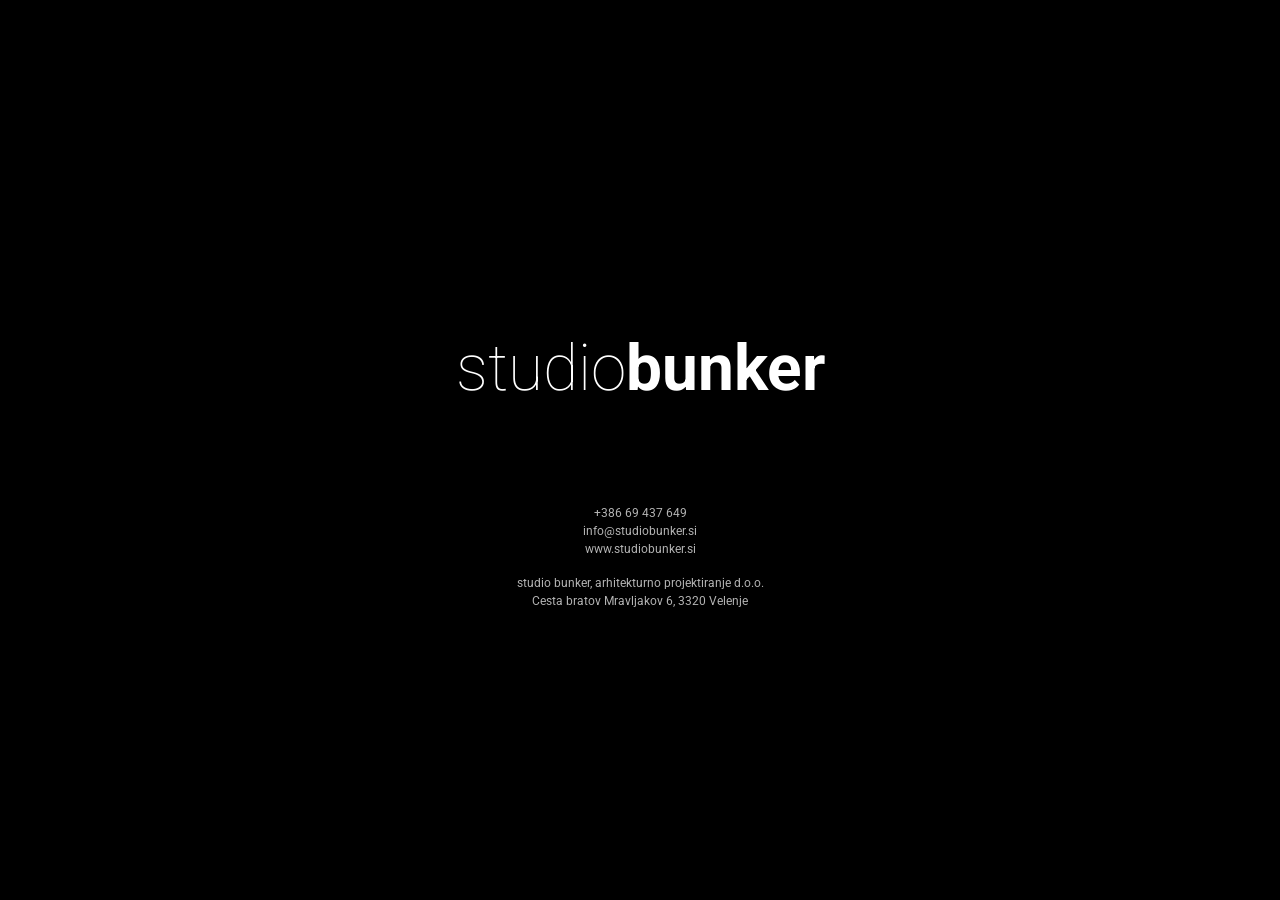
==== index.html @ 1db241db "Update index.html" ====
<!DOCTYPE html>
<html lang="en">
<head>
    <meta charset="UTF-8">
    <meta name="viewport" content="width=device-width, initial-scale=1.0">
    <title>Studio Bunker</title>
    <link href="https://fonts.googleapis.com/css2?family=Roboto:wght@100;400;700&display=swap" rel="stylesheet">
    <style>
        body {
            background-color: black;
            color: white;
            font-family: 'Roboto', sans-serif;
            font-size: 14px;
            margin: 0;
            padding: 0;
            display: flex;
            justify-content: center;
            align-items: center;
            height: 100vh;
            text-align: center;
        }

        .container {
            max-width: 400px;
        }

        h1 {
            font-weight: 100;
            font-size: 64px; /* Doubled in size */
            margin-bottom: 100px; /* Extra spacing */
        }

        .bunker {
            font-weight: 700;
        }

        .contact, .footer {
            font-weight: 400;
            font-size: 12px; /* Smaller text */
            opacity: 0.7; /* Subtle, uniform look */
        }

        .contact div, .footer div {
            margin: 4px 0;
        }
    </style>
</head>
<body>
    <div class="container">
        <h1>studio<span class="bunker">bunker</span></h1>

        <div class="contact">
            <div>+386 69 437 649</div>
            <div>info@studiobunker.si</div>
            <div>www.studiobunker.si</div>
        </div>

        <div class="footer" style="margin-top: 20px;">
            <div>studio bunker, arhitekturno projektiranje d.o.o.</div>
            <div>Cesta bratov Mravljakov 6, 3320 Velenje</div>
        </div>
    </div>
</body>
</html>
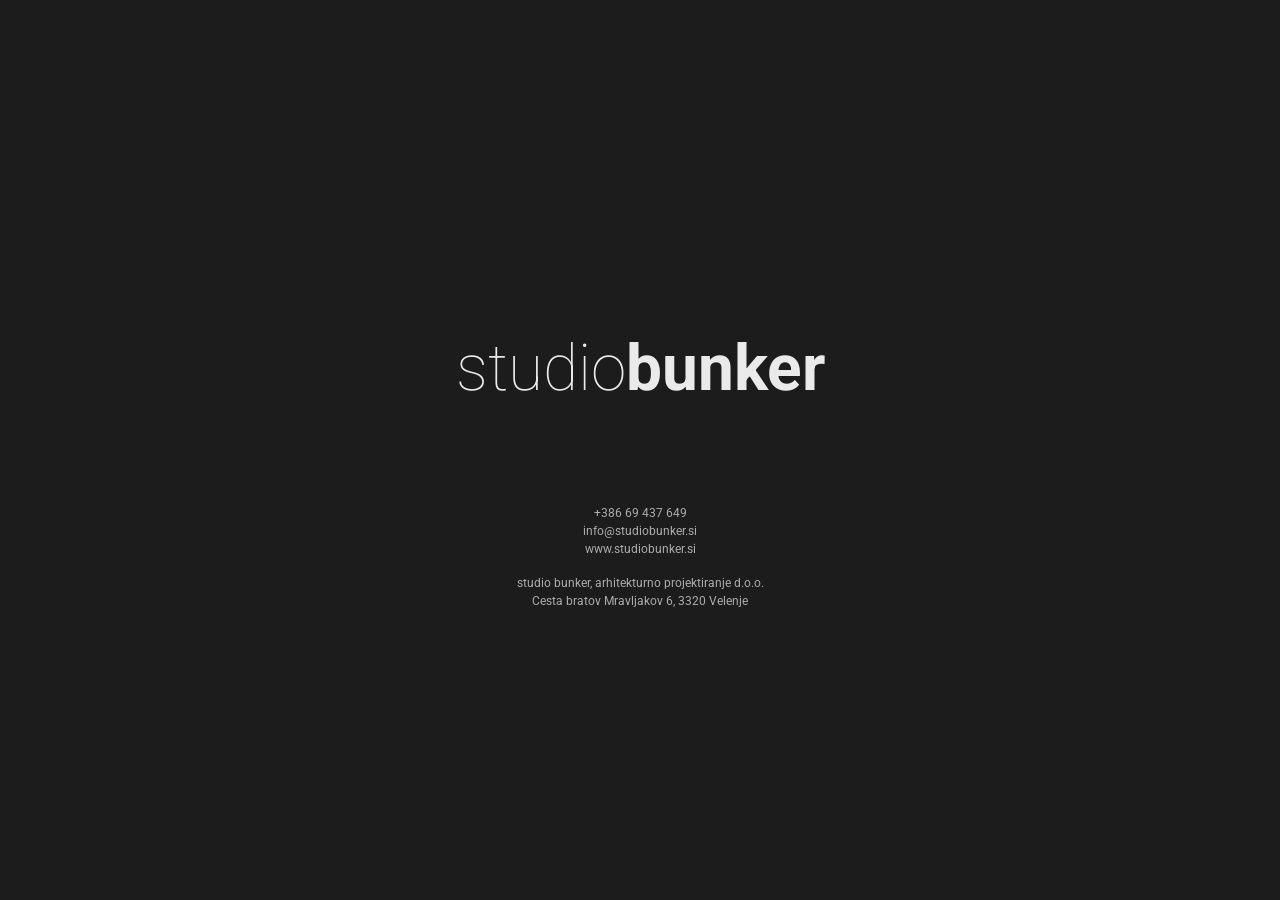
==== commit 1049d39c: "Update index.html" ====
--- a/index.html
+++ b/index.html
@@ -7,8 +7,6 @@
     <link href="https://fonts.googleapis.com/css2?family=Roboto:wght@100;400;700&display=swap" rel="stylesheet">
     <style>
         body {
-            background-color: black;
-            color: white;
             font-family: 'Roboto', sans-serif;
             font-size: 14px;
             margin: 0;
@@ -18,46 +16,95 @@
             align-items: center;
             height: 100vh;
             text-align: center;
+            animation: fadeIn 1.5s ease-in;
+        }
+
+        @keyframes fadeIn {
+            from { opacity: 0; }
+            to { opacity: 1; }
+        }
+
+        @keyframes fadeInDelayed {
+            from { opacity: 0; }
+            to { opacity: 1; }
         }
 
         .container {
+            max-width: 90vw;
             max-width: 400px;
         }
 
         h1 {
             font-weight: 100;
-            font-size: 64px; /* Doubled in size */
-            margin-bottom: 100px; /* Extra spacing */
+            font-size: 64px;
+            margin-bottom: 100px;
         }
 
         .bunker {
             font-weight: 700;
         }
 
+        .content {
+            animation: fadeInDelayed 1.5s ease-in;
+            animation-delay: 0.5s;
+            opacity: 0;
+            animation-fill-mode: forwards;
+        }
+
         .contact, .footer {
             font-weight: 400;
-            font-size: 12px; /* Smaller text */
-            opacity: 0.7; /* Subtle, uniform look */
+            font-size: 12px;
+            opacity: 0.7;
         }
 
         .contact div, .footer div {
             margin: 4px 0;
         }
+
+        a {
+            text-decoration: none;
+        }
+
+        a:hover {
+            text-decoration: underline;
+        }
     </style>
+    <script>
+        document.addEventListener("DOMContentLoaded", function() {
+            const colorPairs = [
+                { bg: "#31473A", text: "#EDF4F2" },
+                { bg: "#00246B", text: "#CADCFC" },
+                { bg: "#000000", text: "#ffffff" },
+                { bg: "#5BA683", text: "#F2F2F2" },
+                { bg: "#1C1C1C", text: "#EAEAEA" },
+                { bg: "#3A3A3A", text: "#D8C3A5" },
+                { bg: "#1E3D59", text: "#F5F0E1" },
+                { bg: "#A9BCD0", text: "#373F51" },
+                { bg: "#2D3142", text: "#BFC0C0" }
+            ];
+            
+            const selectedPair = colorPairs[Math.floor(Math.random() * colorPairs.length)];
+            document.body.style.backgroundColor = selectedPair.bg;
+            document.body.style.color = selectedPair.text;
+            document.querySelectorAll("a").forEach(link => link.style.color = selectedPair.text);
+        });
+    </script>
 </head>
 <body>
     <div class="container">
         <h1>studio<span class="bunker">bunker</span></h1>
 
-        <div class="contact">
-            <div>+386 69 437 649</div>
-            <div>info@studiobunker.si</div>
-            <div>www.studiobunker.si</div>
-        </div>
+        <div class="content">
+            <div class="contact">
+                <div><a href="tel:+38669437649">+386 69 437 649</a></div>
+                <div><a href="mailto:info@studiobunker.si">info@studiobunker.si</a></div>
+                <div><a href="https://www.studiobunker.si" target="_blank">www.studiobunker.si</a></div>
+            </div>
 
-        <div class="footer" style="margin-top: 20px;">
-            <div>studio bunker, arhitekturno projektiranje d.o.o.</div>
-            <div>Cesta bratov Mravljakov 6, 3320 Velenje</div>
+            <div class="footer" style="margin-top: 20px;">
+                <div>studio bunker, arhitekturno projektiranje d.o.o.</div>
+                <div>Cesta bratov Mravljakov 6, 3320 Velenje</div>
+            </div>
         </div>
     </div>
 </body>
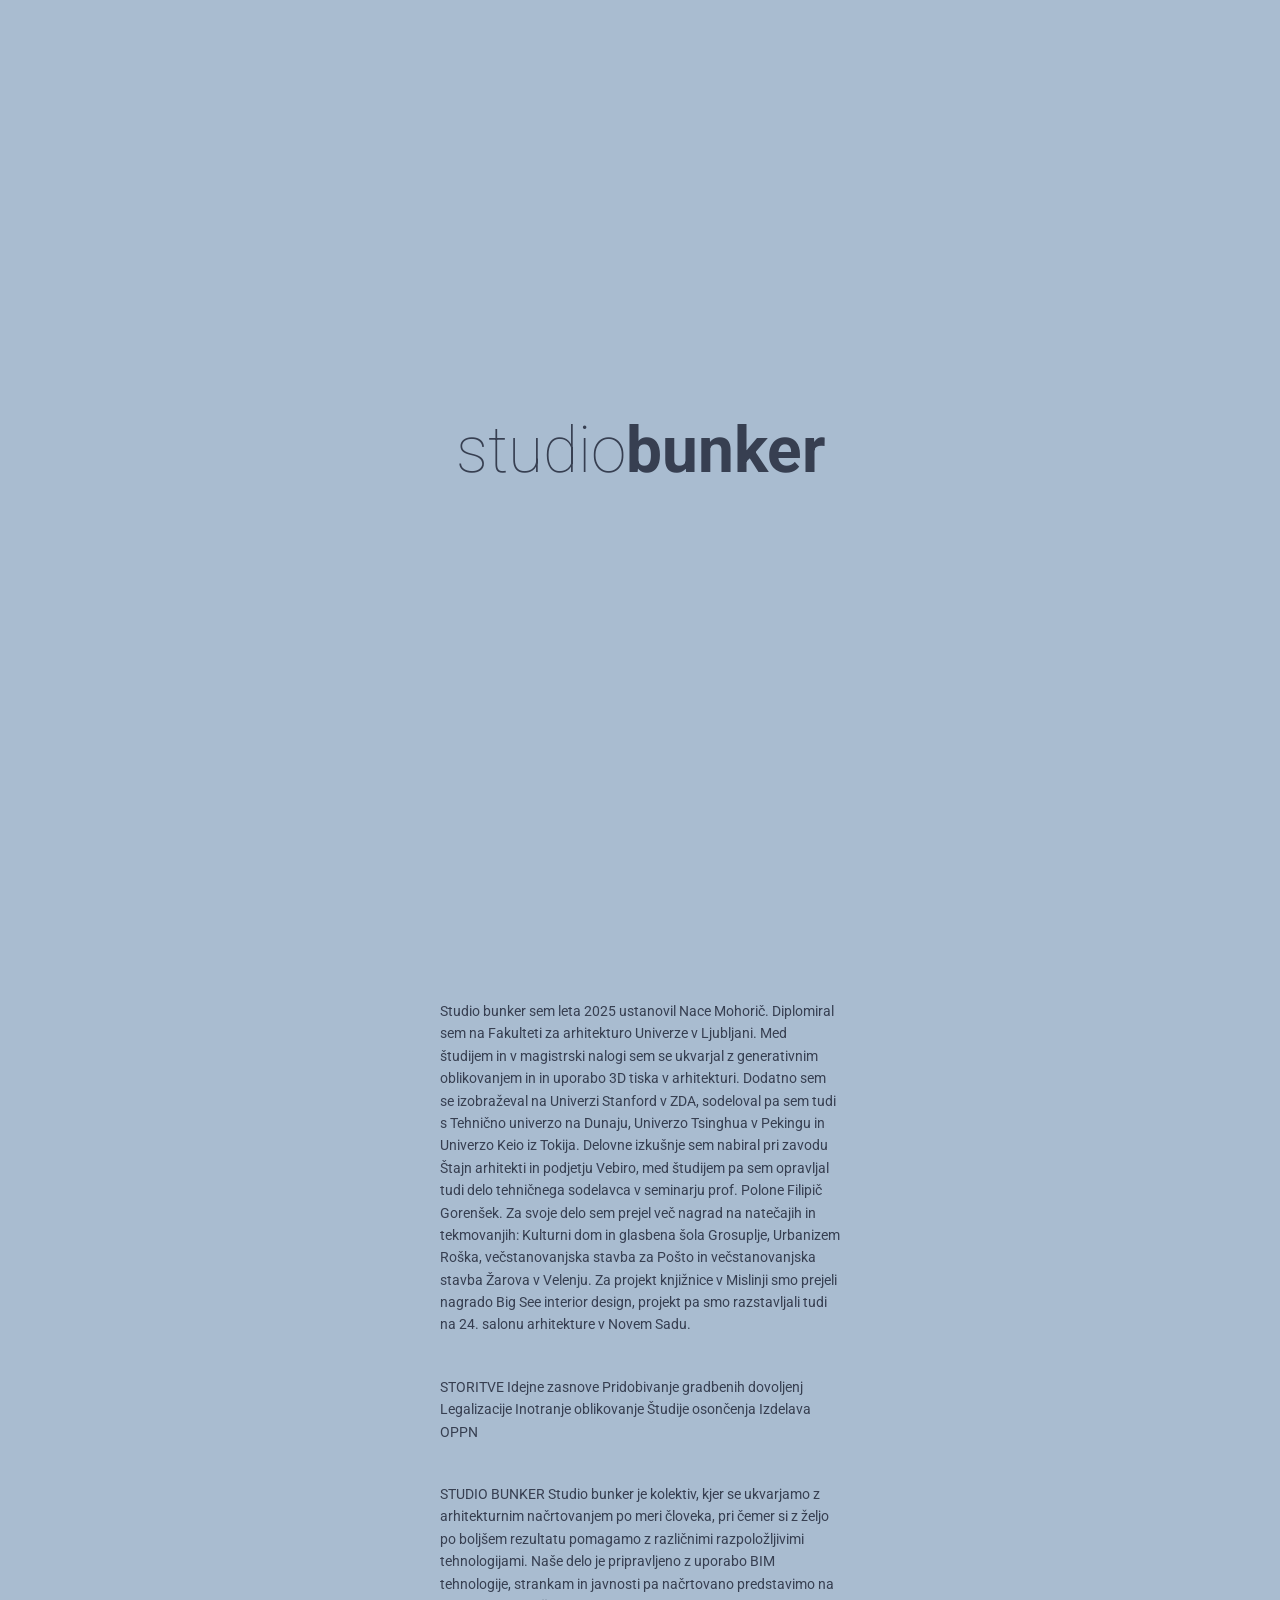
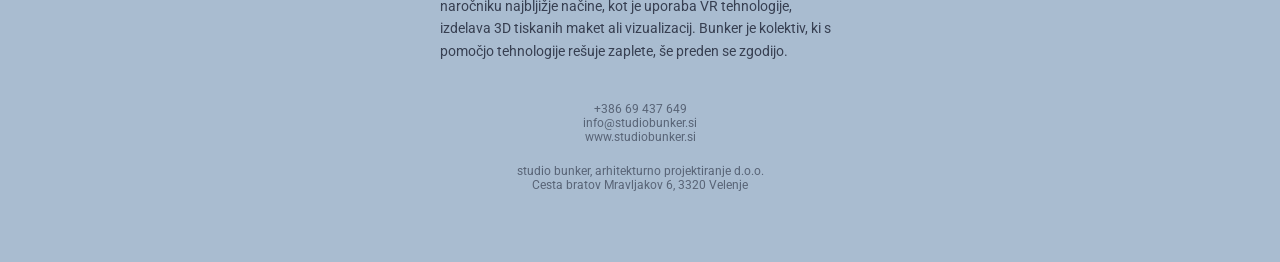
==== commit b7b352ef: "Update index.html" ====
--- a/index.html
+++ b/index.html
@@ -1,111 +1,183 @@
 <!DOCTYPE html>
 <html lang="en">
 <head>
-    <meta charset="UTF-8">
-    <meta name="viewport" content="width=device-width, initial-scale=1.0">
-    <title>Studio Bunker</title>
-    <link href="https://fonts.googleapis.com/css2?family=Roboto:wght@100;400;700&display=swap" rel="stylesheet">
-    <style>
-        body {
-            font-family: 'Roboto', sans-serif;
-            font-size: 14px;
-            margin: 0;
-            padding: 0;
-            display: flex;
-            justify-content: center;
-            align-items: center;
-            height: 100vh;
-            text-align: center;
-            animation: fadeIn 1.5s ease-in;
-        }
+  <meta charset="UTF-8" />
+  <meta name="viewport" content="width=device-width, initial-scale=1.0"/>
+  <title>Studio Bunker</title>
+  <link href="https://fonts.googleapis.com/css2?family=Roboto:wght@100;400;700&display=swap" rel="stylesheet">
+  <style>
+    body {
+      font-family: 'Roboto', sans-serif;
+      font-size: 14px;
+      margin: 0;
+      padding: 0;
+      background: #000;
+      color: #fff;
+    }
 
-        @keyframes fadeIn {
-            from { opacity: 0; }
-            to { opacity: 1; }
-        }
+    .hero {
+      height: 100vh;
+      display: flex;
+      justify-content: center;
+      align-items: center;
+      text-align: center;
+      animation: fadeIn 1.5s ease-in;
+    }
 
-        @keyframes fadeInDelayed {
-            from { opacity: 0; }
-            to { opacity: 1; }
-        }
+    @keyframes fadeIn {
+      from { opacity: 0; }
+      to { opacity: 1; }
+    }
 
-        .container {
-            max-width: 90vw;
-            max-width: 400px;
-        }
+    h1 {
+      font-weight: 100;
+      font-size: 64px;
+      margin: 0;
+    }
 
-        h1 {
-            font-weight: 100;
-            font-size: 64px;
-            margin-bottom: 100px;
-        }
+    .bunker {
+      font-weight: 700;
+    }
 
-        .bunker {
-            font-weight: 700;
-        }
+    .content {
+      padding: 60px 20px;
+      text-align: center;
+      animation: fadeInDelayed 1.5s ease-in;
+      animation-delay: 0.5s;
+      opacity: 0;
+      animation-fill-mode: forwards;
+    }
 
-        .content {
-            animation: fadeInDelayed 1.5s ease-in;
-            animation-delay: 0.5s;
-            opacity: 0;
-            animation-fill-mode: forwards;
-        }
+    @keyframes fadeInDelayed {
+      from { opacity: 0; }
+      to { opacity: 1; }
+    }
 
-        .contact, .footer {
-            font-weight: 400;
-            font-size: 12px;
-            opacity: 0.7;
-        }
+    .paragraph-container {
+      max-width: 400px;
+      margin: 40px auto;
+      text-align: left;
+      color: inherit;
+      line-height: 1.6;
+    }
 
-        .contact div, .footer div {
-            margin: 4px 0;
-        }
+    .contact, .footer {
+      font-weight: 400;
+      font-size: 12px;
+      opacity: 0.7;
+      margin: 10px 0;
+    }
 
-        a {
-            text-decoration: none;
-        }
+    a {
+      text-decoration: none;
+    }
 
-        a:hover {
-            text-decoration: underline;
-        }
-    </style>
-    <script>
-        document.addEventListener("DOMContentLoaded", function() {
-            const colorPairs = [
-                { bg: "#31473A", text: "#EDF4F2" },
-                { bg: "#00246B", text: "#CADCFC" },
-                { bg: "#000000", text: "#ffffff" },
-                { bg: "#5BA683", text: "#F2F2F2" },
-                { bg: "#1C1C1C", text: "#EAEAEA" },
-                { bg: "#3A3A3A", text: "#D8C3A5" },
-                { bg: "#1E3D59", text: "#F5F0E1" },
-                { bg: "#A9BCD0", text: "#373F51" },
-                { bg: "#2D3142", text: "#BFC0C0" }
-            ];
-            
-            const selectedPair = colorPairs[Math.floor(Math.random() * colorPairs.length)];
-            document.body.style.backgroundColor = selectedPair.bg;
-            document.body.style.color = selectedPair.text;
-            document.querySelectorAll("a").forEach(link => link.style.color = selectedPair.text);
-        });
-    </script>
+    a:hover {
+      text-decoration: underline;
+    }
+
+    /* Scroll-to-top button */
+    .scroll-top {
+      position: fixed;
+      top: 20px;
+      right: 20px;
+      width: 20px;
+      height: 20px;
+      background-color: white;
+      border-radius: 50%;
+      cursor: pointer;
+      display: none;
+      z-index: 1000;
+    }
+  </style>
+  <script>
+    document.addEventListener("DOMContentLoaded", function() {
+      const colorPairs = [
+        { bg: "#31473A", text: "#EDF4F2" },
+        { bg: "#00246B", text: "#CADCFC" },
+        { bg: "#000000", text: "#ffffff" },
+        { bg: "#5BA683", text: "#F2F2F2" },
+        { bg: "#1C1C1C", text: "#EAEAEA" },
+        { bg: "#3A3A3A", text: "#D8C3A5" },
+        { bg: "#1E3D59", text: "#F5F0E1" },
+        { bg: "#A9BCD0", text: "#373F51" },
+        { bg: "#2D3142", text: "#BFC0C0" }
+      ];
+
+      const selectedPair = colorPairs[Math.floor(Math.random() * colorPairs.length)];
+      document.body.style.backgroundColor = selectedPair.bg;
+      document.body.style.color = selectedPair.text;
+      document.querySelectorAll("a").forEach(link => link.style.color = selectedPair.text);
+    });
+
+    window.addEventListener('scroll', function () {
+      const scrollBtn = document.querySelector('.scroll-top');
+      if (window.scrollY > 100) {
+        scrollBtn.style.display = 'block';
+      } else {
+        scrollBtn.style.display = 'none';
+      }
+    });
+
+    function scrollToTop() {
+      window.scrollTo({ top: 0, behavior: 'smooth' });
+    }
+  </script>
 </head>
 <body>
-    <div class="container">
-        <h1>studio<span class="bunker">bunker</span></h1>
+  <section class="hero">
+    <h1>studio<span class="bunker">bunker</span></h1>
+  </section>
 
-        <div class="content">
-            <div class="contact">
-                <div><a href="tel:+38669437649">+386 69 437 649</a></div>
-                <div><a href="mailto:info@studiobunker.si">info@studiobunker.si</a></div>
-                <div><a href="https://www.studiobunker.si" target="_blank">www.studiobunker.si</a></div>
-            </div>
+  <section class="content">
+    <div class="paragraph-container">
+      <p>
+        Studio bunker sem leta 2025 ustanovil Nace Mohorič. Diplomiral sem na Fakulteti za arhitekturo Univerze v Ljubljani. Med študijem in v magistrski nalogi sem se ukvarjal z generativnim oblikovanjem in in uporabo 3D tiska v arhitekturi. Dodatno sem se izobraževal na Univerzi Stanford v ZDA, sodeloval pa sem tudi s Tehnično univerzo na Dunaju, Univerzo Tsinghua v Pekingu in Univerzo Keio iz Tokija.
+Delovne izkušnje sem nabiral pri zavodu Štajn arhitekti in podjetju Vebiro, med študijem pa sem opravljal tudi delo tehničnega sodelavca v seminarju prof. Polone Filipič Gorenšek.
 
-            <div class="footer" style="margin-top: 20px;">
-                <div>studio bunker, arhitekturno projektiranje d.o.o.</div>
-                <div>Cesta bratov Mravljakov 6, 3320 Velenje</div>
-            </div>
-        </div>
+Za svoje delo sem prejel več nagrad na natečajih in tekmovanjih: Kulturni dom in glasbena šola Grosuplje, Urbanizem Roška, večstanovanjska stavba za Pošto in večstanovanjska stavba Žarova v Velenju. Za projekt knjižnice v Mislinji smo prejeli nagrado Big See interior design, projekt pa smo  razstavljali tudi na 24. salonu arhitekture v Novem Sadu.
+
+      </p>
     </div>
+      
+ <div class="paragraph-container">
+      <p>
+        STORITVE
+Idejne zasnove
+Pridobivanje gradbenih dovoljenj
+Legalizacije
+Inotranje oblikovanje
+Študije osončenja
+Izdelava OPPN
+
+        
+      </p>
+    </div>
+    <div class="paragraph-container">
+      <p>
+        STUDIO BUNKER
+
+Studio bunker je kolektiv, kjer se ukvarjamo z arhitekturnim načrtovanjem po meri človeka, pri čemer si z željo po boljšem rezultatu pomagamo z različnimi razpoložljivimi tehnologijami.
+
+Naše delo je pripravljeno z uporabo BIM tehnologije, strankam in javnosti pa načrtovano predstavimo na naročniku najbljižje načine, kot je uporaba VR tehnologije, izdelava 3D tiskanih maket ali vizualizacij.
+Bunker je kolektiv, ki s pomočjo tehnologije rešuje zaplete, še preden se zgodijo.
+
+      </p>
+    </div>
+
+    <div class="contact">
+      <div><a href="tel:+38669437649">+386 69 437 649</a></div>
+      <div><a href="mailto:info@studiobunker.si">info@studiobunker.si</a></div>
+      <div><a href="https://www.studiobunker.si" target="_blank">www.studiobunker.si</a></div>
+    </div>
+
+    <div class="footer" style="margin-top: 20px;">
+      <div>studio bunker, arhitekturno projektiranje d.o.o.</div>
+      <div>Cesta bratov Mravljakov 6, 3320 Velenje</div>
+    </div>
+  </section>
+
+  <div class="scroll-top" onclick="scrollToTop()"></div>
 </body>
 </html>
+
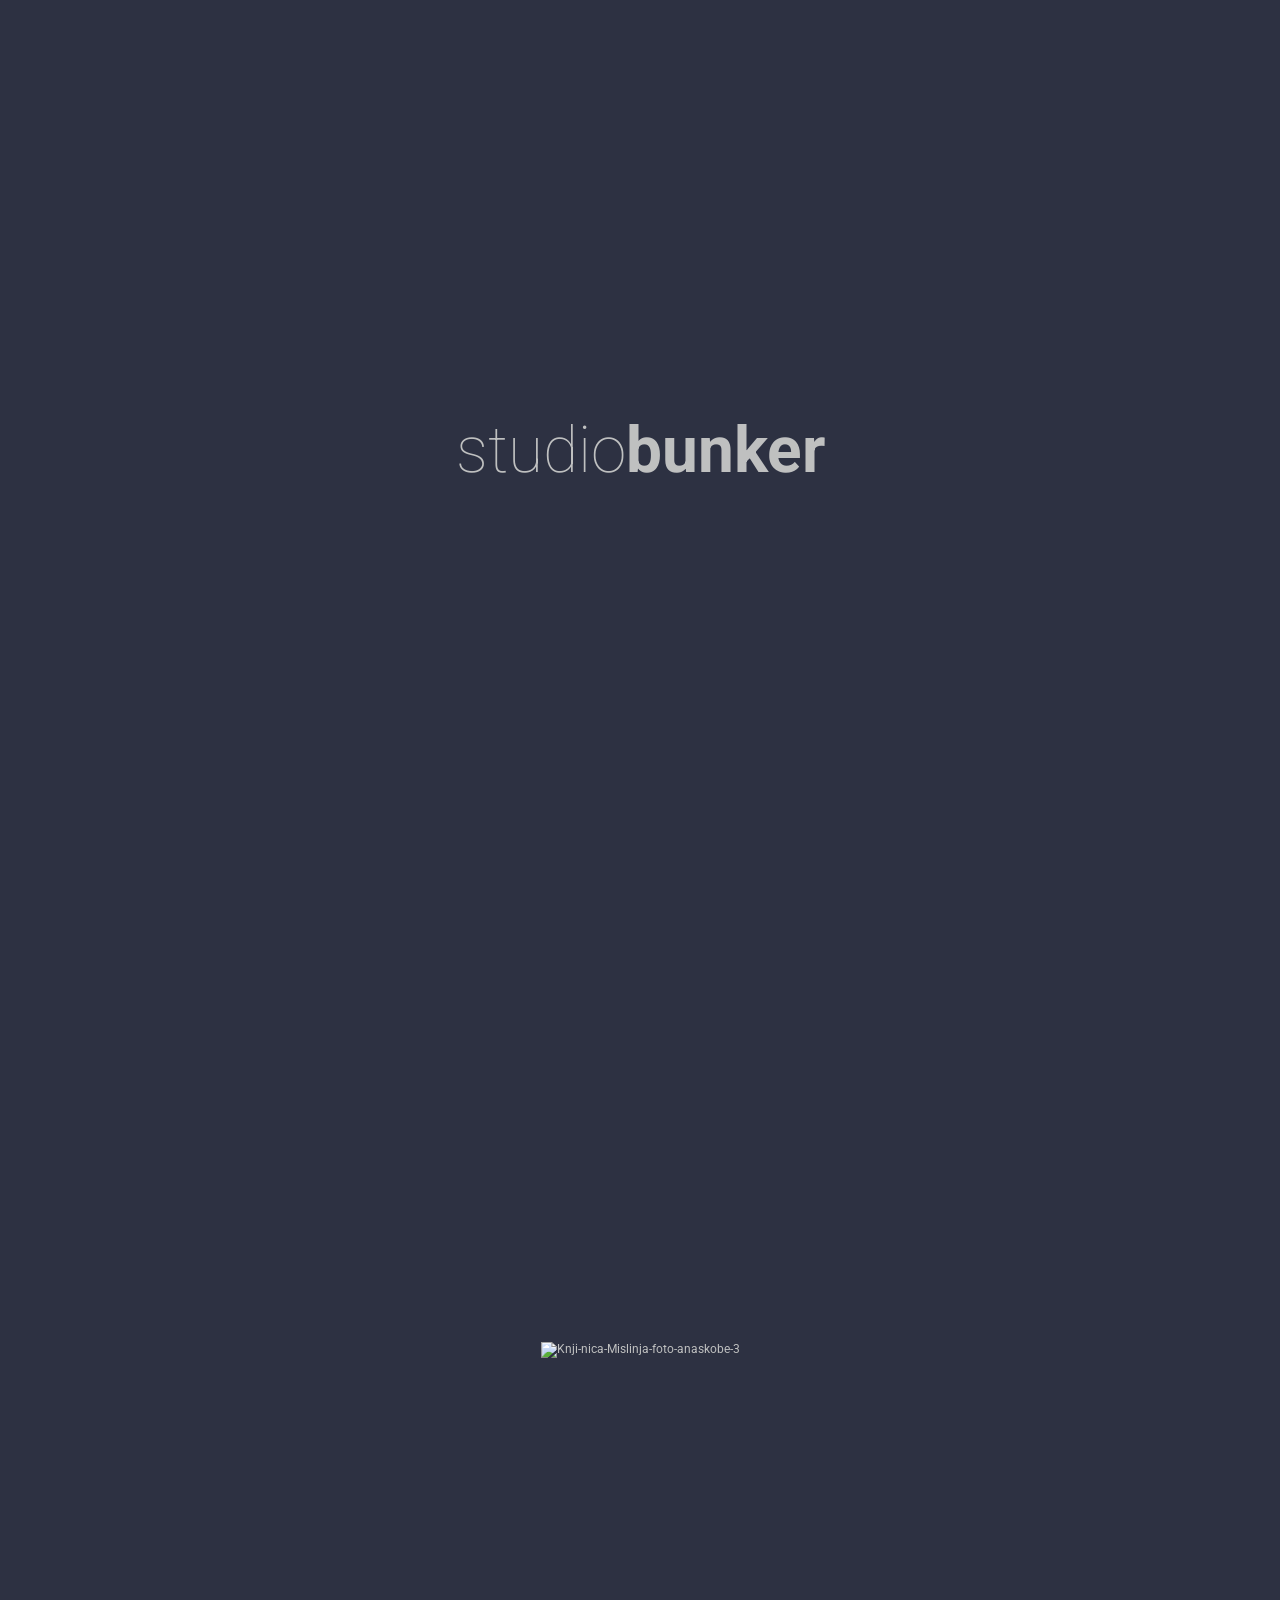
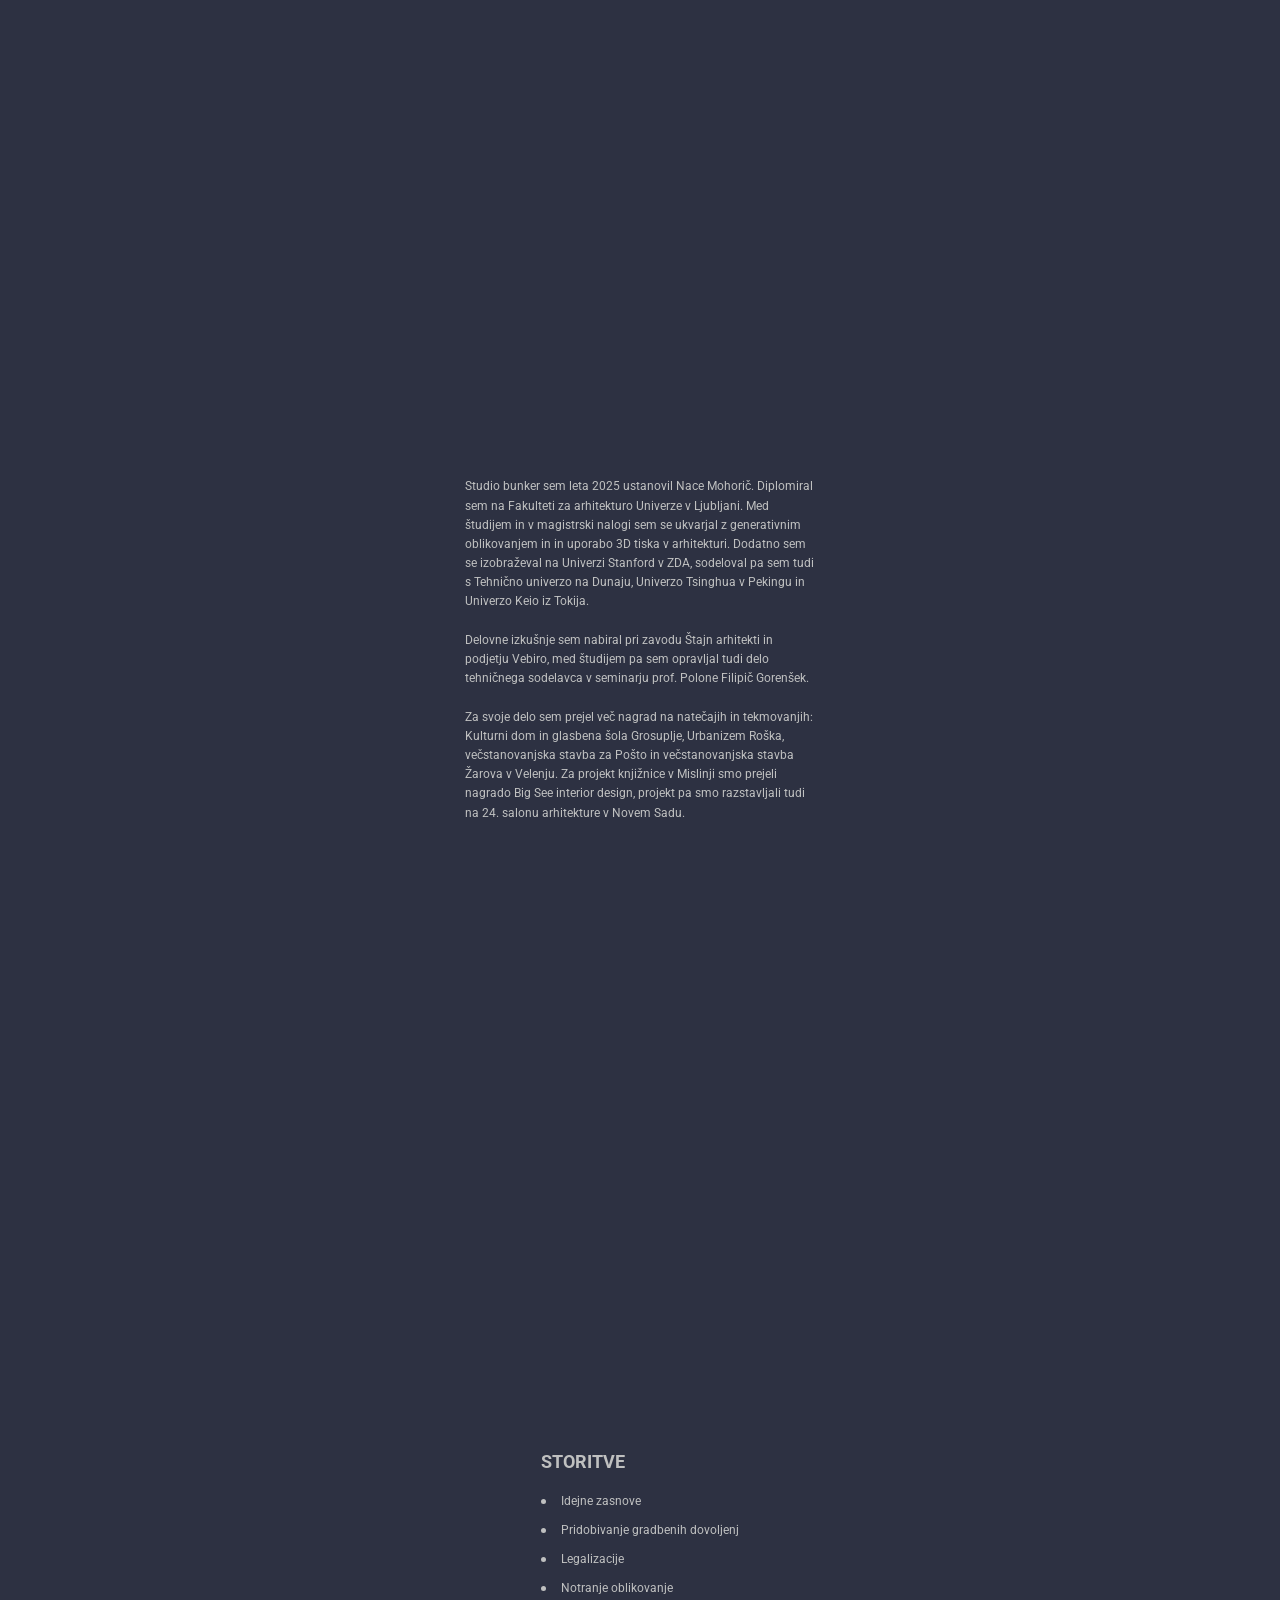
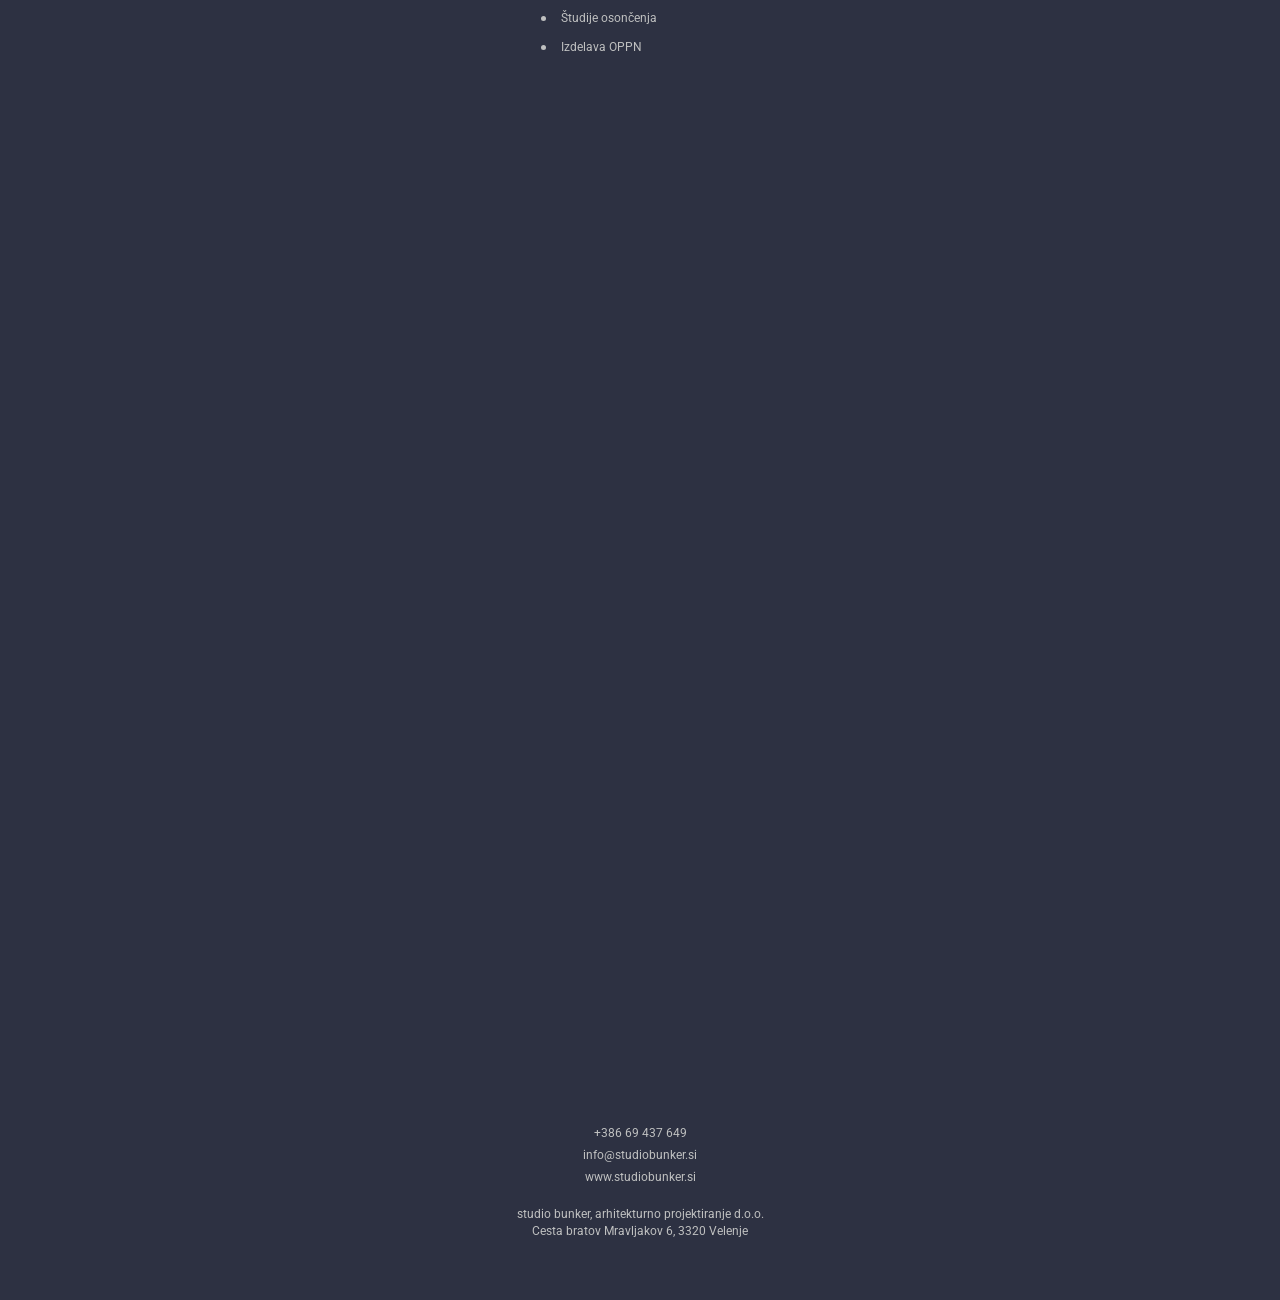
==== commit afbdeb9e: "Update index.html" ====
--- a/index.html
+++ b/index.html
@@ -2,13 +2,13 @@
 <html lang="en">
 <head>
   <meta charset="UTF-8" />
-  <meta name="viewport" content="width=device-width, initial-scale=1.0"/>
+  <meta name="viewport" content="width=device-width, initial-scale=1" />
   <title>Studio Bunker</title>
-  <link href="https://fonts.googleapis.com/css2?family=Roboto:wght@100;400;700&display=swap" rel="stylesheet">
+  <link href="https://fonts.googleapis.com/css2?family=Roboto:wght@100;400;700&display=swap" rel="stylesheet" />
   <style>
     body {
       font-family: 'Roboto', sans-serif;
-      font-size: 14px;
+      font-size: 12px;
       margin: 0;
       padding: 0;
       background: #000;
@@ -39,12 +39,77 @@
       font-weight: 700;
     }
 
+    .paragraph-section {
+      height: 100vh;
+      display: flex;
+      justify-content: center;
+      align-items: center;
+      padding: 0 20px;
+      box-sizing: border-box;
+    }
+
+    .paragraph-container {
+      max-width: 350px;
+      text-align: left;
+      line-height: 1.6;
+      margin: 0 auto;
+    }
+
+    .services-list {
+      list-style: none;
+      padding-left: 0;
+      margin: 0;
+      color: inherit;
+      text-align: left;
+    }
+
+    .services-list li {
+      margin-bottom: 10px;
+      position: relative;
+      padding-left: 20px;
+    }
+
+    .services-list li::before {
+      content: "";
+      position: absolute;
+      left: 0;
+      top: 7px;
+      width: 5px;
+      height: 5px;
+      border-radius: 50%;
+      background-color: currentColor;
+    }
+
+    .image-container {
+      height: 100vh;
+      display: flex;
+      justify-content: center;
+      align-items: center;
+      padding: 0 20px;
+      box-sizing: border-box;
+      text-align: center;
+    }
+
+    .image-container img {
+      max-width: 500px;
+      max-height: 60vh;
+      width: auto;
+      height: auto;
+      object-fit: contain;
+      border-radius: 0px;
+    }
+
+    /* Kontaktna sekcija v stilu iz tvoje datoteke */
     .content {
-      padding: 60px 20px;
+      padding: 60px 20px 40px;
       text-align: center;
+      max-width: 500px;
+      margin: 0 auto;
+      font-weight: 400;
+      font-size: 12px;
+      opacity: 0.7;
       animation: fadeInDelayed 1.5s ease-in;
       animation-delay: 0.5s;
-      opacity: 0;
       animation-fill-mode: forwards;
     }
 
@@ -53,23 +118,30 @@
       to { opacity: 1; }
     }
 
-    .paragraph-container {
-      max-width: 400px;
-      margin: 40px auto;
-      text-align: left;
+    .contact {
+      margin: 20px 0 10px;
+      line-height: 1.5;
+    }
+
+    .contact a {
       color: inherit;
-      line-height: 1.6;
-    }
-
-    .contact, .footer {
-      font-weight: 400;
-      font-size: 12px;
-      opacity: 0.7;
-      margin: 10px 0;
+      text-decoration: none;
+      display: block;
+      margin: 4px 0;
+    }
+
+    .contact a:hover {
+      text-decoration: underline;
+    }
+
+    .footer {
+      margin-top: 20px;
+      line-height: 1.4;
     }
 
     a {
       text-decoration: none;
+      color: inherit;
     }
 
     a:hover {
@@ -83,7 +155,7 @@
       right: 20px;
       width: 20px;
       height: 20px;
-      background-color: white;
+      background-color: currentColor;
       border-radius: 50%;
       cursor: pointer;
       display: none;
@@ -129,53 +201,56 @@
     <h1>studio<span class="bunker">bunker</span></h1>
   </section>
 
-  <section class="content">
+
+ <section class="image-container">
+    <img src="https://i.ibb.co/cGPVMd1/Knji-nica-Mislinja-foto-anaskobe-3.jpg" alt="Knji-nica-Mislinja-foto-anaskobe-3" border="0">
+  </section>
+
+  <section class="paragraph-section">
     <div class="paragraph-container">
       <p>
-        Studio bunker sem leta 2025 ustanovil Nace Mohorič. Diplomiral sem na Fakulteti za arhitekturo Univerze v Ljubljani. Med študijem in v magistrski nalogi sem se ukvarjal z generativnim oblikovanjem in in uporabo 3D tiska v arhitekturi. Dodatno sem se izobraževal na Univerzi Stanford v ZDA, sodeloval pa sem tudi s Tehnično univerzo na Dunaju, Univerzo Tsinghua v Pekingu in Univerzo Keio iz Tokija.
-Delovne izkušnje sem nabiral pri zavodu Štajn arhitekti in podjetju Vebiro, med študijem pa sem opravljal tudi delo tehničnega sodelavca v seminarju prof. Polone Filipič Gorenšek.
-
-Za svoje delo sem prejel več nagrad na natečajih in tekmovanjih: Kulturni dom in glasbena šola Grosuplje, Urbanizem Roška, večstanovanjska stavba za Pošto in večstanovanjska stavba Žarova v Velenju. Za projekt knjižnice v Mislinji smo prejeli nagrado Big See interior design, projekt pa smo  razstavljali tudi na 24. salonu arhitekture v Novem Sadu.
-
+        Studio bunker sem leta 2025 ustanovil Nace Mohorič. Diplomiral sem na Fakulteti za arhitekturo Univerze v Ljubljani. Med študijem in v magistrski nalogi sem se ukvarjal z generativnim oblikovanjem in in uporabo 3D tiska v arhitekturi. Dodatno sem se izobraževal na Univerzi Stanford v ZDA, sodeloval pa sem tudi s Tehnično univerzo na Dunaju, Univerzo Tsinghua v Pekingu in Univerzo Keio iz Tokija.<br><br>
+        Delovne izkušnje sem nabiral pri zavodu Štajn arhitekti in podjetju Vebiro, med študijem pa sem opravljal tudi delo tehničnega sodelavca v seminarju prof. Polone Filipič Gorenšek.<br><br>
+        Za svoje delo sem prejel več nagrad na natečajih in tekmovanjih: Kulturni dom in glasbena šola Grosuplje, Urbanizem Roška, večstanovanjska stavba za Pošto in večstanovanjska stavba Žarova v Velenju. Za projekt knjižnice v Mislinji smo prejeli nagrado Big See interior design, projekt pa smo razstavljali tudi na 24. salonu arhitekture v Novem Sadu.
       </p>
     </div>
-      
- <div class="paragraph-container">
-      <p>
-        STORITVE
-Idejne zasnove
-Pridobivanje gradbenih dovoljenj
-Legalizacije
-Inotranje oblikovanje
-Študije osončenja
-Izdelava OPPN
-
-        
-      </p>
+  </section>
+
+
+  <section class="paragraph-section">
+    <div class="paragraph-container">
+      <h2>STORITVE</h2>
+      <ul class="services-list">
+        <li>Idejne zasnove</li>
+        <li>Pridobivanje gradbenih dovoljenj</li>
+        <li>Legalizacije</li>
+        <li>Notranje oblikovanje</li>
+        <li>Študije osončenja</li>
+        <li>Izdelava OPPN</li>
+      </ul>
     </div>
-    <div class="paragraph-container">
-      <p>
-        STUDIO BUNKER
-
-Studio bunker je kolektiv, kjer se ukvarjamo z arhitekturnim načrtovanjem po meri človeka, pri čemer si z željo po boljšem rezultatu pomagamo z različnimi razpoložljivimi tehnologijami.
-
-Naše delo je pripravljeno z uporabo BIM tehnologije, strankam in javnosti pa načrtovano predstavimo na naročniku najbljižje načine, kot je uporaba VR tehnologije, izdelava 3D tiskanih maket ali vizualizacij.
-Bunker je kolektiv, ki s pomočjo tehnologije rešuje zaplete, še preden se zgodijo.
-
-      </p>
+  </section>
+
+ 
+
+ 
+
+<section class="paragraph-section contact-section" style="display: flex; justify-content: center; align-items: flex-end; padding: 0 20px 20px; height: 100vh; box-sizing: border-box; text-align: center;">
+  <div class="paragraph-container">
+    <div class="content">
+      <div class="contact">
+        <a href="tel:+38669437649">+386 69 437 649</a>
+        <a href="mailto:info@studiobunker.si">info@studiobunker.si</a>
+        <a href="https://www.studiobunker.si" target="_blank" rel="noopener noreferrer">www.studiobunker.si</a>
+      </div>
+      <div class="footer">
+        <div>studio bunker, arhitekturno projektiranje d.o.o.</div>
+        <div>Cesta bratov Mravljakov 6, 3320 Velenje</div>
+      </div>
     </div>
-
-    <div class="contact">
-      <div><a href="tel:+38669437649">+386 69 437 649</a></div>
-      <div><a href="mailto:info@studiobunker.si">info@studiobunker.si</a></div>
-      <div><a href="https://www.studiobunker.si" target="_blank">www.studiobunker.si</a></div>
-    </div>
-
-    <div class="footer" style="margin-top: 20px;">
-      <div>studio bunker, arhitekturno projektiranje d.o.o.</div>
-      <div>Cesta bratov Mravljakov 6, 3320 Velenje</div>
-    </div>
-  </section>
+  </div>
+</section>
+
 
   <div class="scroll-top" onclick="scrollToTop()"></div>
 </body>
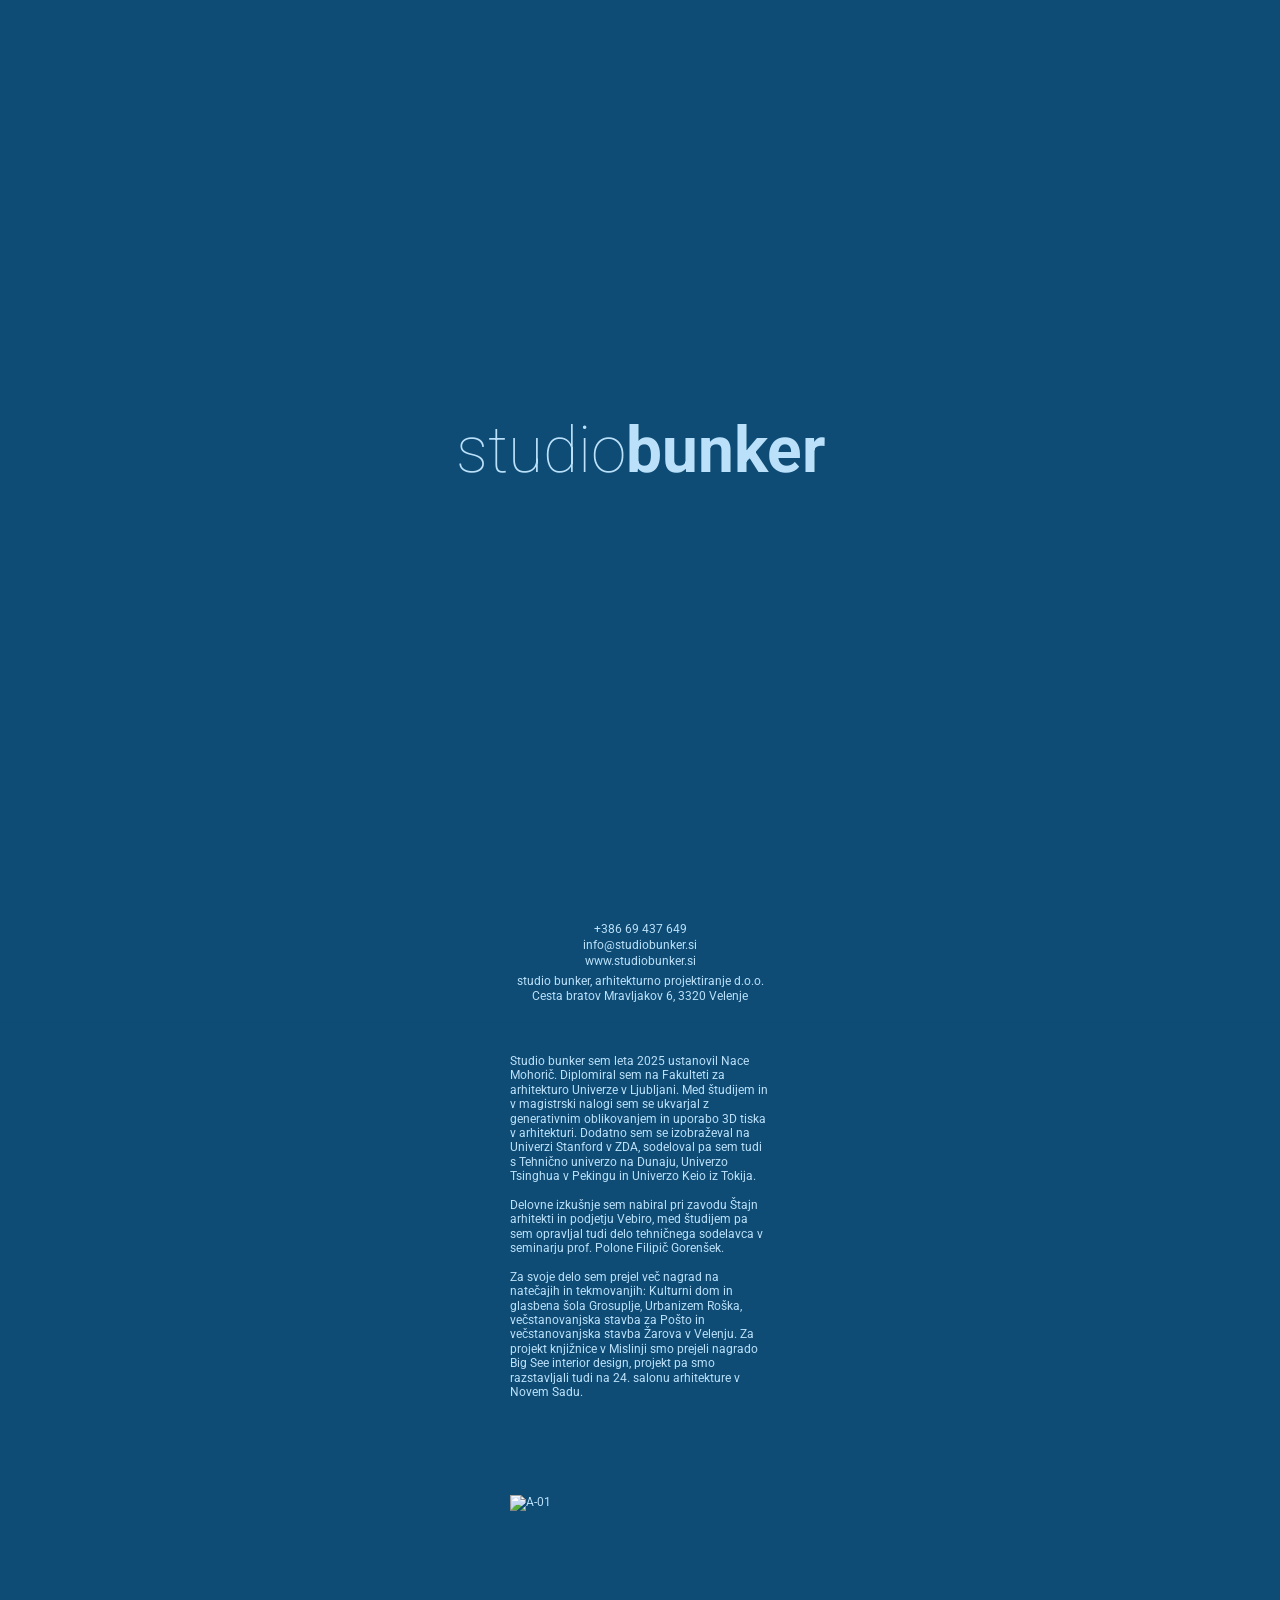
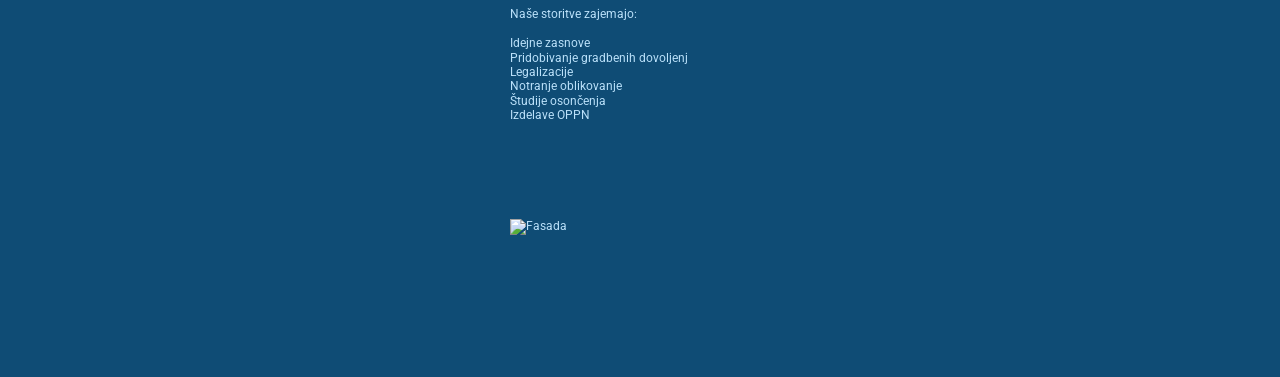
==== commit 557e3f78: "Update index.html" ====
--- a/index.html
+++ b/index.html
@@ -10,7 +10,7 @@
       font-family: 'Roboto', sans-serif;
       font-size: 12px;
       margin: 0;
-      padding: 0;
+      padding: 0 0 100px;
       background: #000;
       color: #fff;
     }
@@ -39,20 +39,21 @@
       font-weight: 700;
     }
 
-    .paragraph-section {
-      height: 100vh;
+    /* Updated content-section and image-section */
+    .content-section,
+    .image-section {
       display: flex;
-      justify-content: center;
-      align-items: center;
-      padding: 0 20px;
+      flex-direction: column;
+      padding: 42px 20px; /* 30% less than 60px */
       box-sizing: border-box;
-    }
-
-    .paragraph-container {
-      max-width: 350px;
+      max-width: 300px;
+      margin: 0 auto;
+    }
+
+    .content-box {
+      max-width: 100%;
       text-align: left;
-      line-height: 1.6;
-      margin: 0 auto;
+      line-height: 1.2;
     }
 
     .services-list {
@@ -80,54 +81,38 @@
       background-color: currentColor;
     }
 
-    .image-container {
-      height: 100vh;
-      display: flex;
-      justify-content: center;
-      align-items: center;
-      padding: 0 20px;
-      box-sizing: border-box;
-      text-align: center;
-    }
-
-    .image-container img {
-      max-width: 500px;
-      max-height: 60vh;
-      width: auto;
+    .image-section img {
+      max-width: 300px;
       height: auto;
       object-fit: contain;
-      border-radius: 0px;
-    }
-
-    /* Kontaktna sekcija v stilu iz tvoje datoteke */
-    .content {
-      padding: 60px 20px 40px;
+      display: block;
+      margin: 0;
+    }
+
+    .contact-bar {
+      position: fixed;
+      bottom: 0;
+      left: 0;
+      right: 0;
+      padding: 20px;
       text-align: center;
-      max-width: 500px;
-      margin: 0 auto;
       font-weight: 400;
       font-size: 12px;
-      opacity: 0.7;
-      animation: fadeInDelayed 1.5s ease-in;
-      animation-delay: 0.5s;
-      animation-fill-mode: forwards;
-    }
-
-    @keyframes fadeInDelayed {
-      from { opacity: 0; }
-      to { opacity: 1; }
-    }
-
-    .contact {
-      margin: 20px 0 10px;
-      line-height: 1.5;
+      transform: translateY(100%);
+      transition: transform 0.4s ease-out;
+      z-index: 100;
+      color: inherit;
+    }
+
+    .contact-bar.visible {
+      transform: translateY(0%);
     }
 
     .contact a {
       color: inherit;
       text-decoration: none;
       display: block;
-      margin: 4px 0;
+      margin: 2px 0;
     }
 
     .contact a:hover {
@@ -135,20 +120,10 @@
     }
 
     .footer {
-      margin-top: 20px;
-      line-height: 1.4;
-    }
-
-    a {
-      text-decoration: none;
-      color: inherit;
-    }
-
-    a:hover {
-      text-decoration: underline;
-    }
-
-    /* Scroll-to-top button */
+      margin-top: 6px;
+      line-height: 1.2;
+    }
+
     .scroll-top {
       position: fixed;
       top: 20px;
@@ -161,34 +136,61 @@
       display: none;
       z-index: 1000;
     }
+
+    a {
+      text-decoration: none;
+      color: inherit;
+    }
+
+    a:hover {
+      text-decoration: underline;
+    }
   </style>
   <script>
-    document.addEventListener("DOMContentLoaded", function() {
+    document.addEventListener("DOMContentLoaded", function () {
       const colorPairs = [
         { bg: "#31473A", text: "#EDF4F2" },
-        { bg: "#00246B", text: "#CADCFC" },
-        { bg: "#000000", text: "#ffffff" },
-        { bg: "#5BA683", text: "#F2F2F2" },
-        { bg: "#1C1C1C", text: "#EAEAEA" },
-        { bg: "#3A3A3A", text: "#D8C3A5" },
-        { bg: "#1E3D59", text: "#F5F0E1" },
-        { bg: "#A9BCD0", text: "#373F51" },
-        { bg: "#2D3142", text: "#BFC0C0" }
+  { bg: "#00246B", text: "#CADCFC" },
+  { bg: "#000000", text: "#ffffff" },
+  { bg: "#5BA683", text: "#F2F2F2" },
+  { bg: "#1C1C1C", text: "#EAEAEA" },
+  { bg: "#3A3A3A", text: "#D8C3A5" },
+  { bg: "#1E3D59", text: "#F5F0E1" },
+  { bg: "#A9BCD0", text: "#373F51" },
+  { bg: "#2D3142", text: "#BFC0C0" },
+
+  // New modern 2025 color combos:
+  { bg: "#1B1B2F", text: "#E0E1DD" },       // Deep Indigo + Off-white
+  { bg: "#FF6F61", text: "#2B2D42" },       // Coral Red + Dark Slate
+  { bg: "#0F4C75", text: "#BBE1FA" },       // Rich Blue + Soft Sky Blue
+  { bg: "#F0EDEE", text: "#6B4226" },       // Soft Pinkish White + Warm Brown
+  { bg: "#0B3954", text: "#FFD662" },       // Dark Teal + Vibrant Yellow
+  { bg: "#222831", text: "#00ADB5" },       // Charcoal Black + Bright Cyan
+  { bg: "#F2A365", text: "#16213E" },       // Warm Orange + Navy Blue
+  { bg: "#121212", text: "#BB86FC" },       // Almost Black + Lavender Purple
+  { bg: "#264653", text: "#E9C46A" },       // Deep Teal Blue + Soft Gold
+  { bg: "#FFE156", text: "#6A0572" }
       ];
 
       const selectedPair = colorPairs[Math.floor(Math.random() * colorPairs.length)];
       document.body.style.backgroundColor = selectedPair.bg;
       document.body.style.color = selectedPair.text;
       document.querySelectorAll("a").forEach(link => link.style.color = selectedPair.text);
+      document.querySelector('.contact-bar').style.backgroundColor = selectedPair.bg;
     });
 
     window.addEventListener('scroll', function () {
       const scrollBtn = document.querySelector('.scroll-top');
-      if (window.scrollY > 100) {
-        scrollBtn.style.display = 'block';
+      const contactBar = document.querySelector('.contact-bar');
+      const heroSection = document.querySelector('.hero');
+
+      if (window.scrollY > heroSection.offsetHeight) {
+        contactBar.classList.add('visible');
       } else {
-        scrollBtn.style.display = 'none';
+        contactBar.classList.remove('visible');
       }
+
+      scrollBtn.style.display = window.scrollY > 100 ? 'block' : 'none';
     });
 
     function scrollToTop() {
@@ -197,62 +199,60 @@
   </script>
 </head>
 <body>
+
   <section class="hero">
     <h1>studio<span class="bunker">bunker</span></h1>
   </section>
 
-
- <section class="image-container">
-    <img src="https://i.ibb.co/cGPVMd1/Knji-nica-Mislinja-foto-anaskobe-3.jpg" alt="Knji-nica-Mislinja-foto-anaskobe-3" border="0">
-  </section>
-
-  <section class="paragraph-section">
-    <div class="paragraph-container">
+  <section class="image-section">
+    <img src="https://i.ibb.co/cGPVMd1/Knji-nica-Mislinja-foto-anaskobe-3.jpg" alt="Knjižnica Mislinja">
+  </section>
+
+  <section class="content-section">
+    <div class="content-box">
       <p>
-        Studio bunker sem leta 2025 ustanovil Nace Mohorič. Diplomiral sem na Fakulteti za arhitekturo Univerze v Ljubljani. Med študijem in v magistrski nalogi sem se ukvarjal z generativnim oblikovanjem in in uporabo 3D tiska v arhitekturi. Dodatno sem se izobraževal na Univerzi Stanford v ZDA, sodeloval pa sem tudi s Tehnično univerzo na Dunaju, Univerzo Tsinghua v Pekingu in Univerzo Keio iz Tokija.<br><br>
+        Studio bunker sem leta 2025 ustanovil Nace Mohorič. Diplomiral sem na Fakulteti za arhitekturo Univerze v Ljubljani. Med študijem in v magistrski nalogi sem se ukvarjal z generativnim oblikovanjem in uporabo 3D tiska v arhitekturi. Dodatno sem se izobraževal na Univerzi Stanford v ZDA, sodeloval pa sem tudi s Tehnično univerzo na Dunaju, Univerzo Tsinghua v Pekingu in Univerzo Keio iz Tokija.<br><br>
         Delovne izkušnje sem nabiral pri zavodu Štajn arhitekti in podjetju Vebiro, med študijem pa sem opravljal tudi delo tehničnega sodelavca v seminarju prof. Polone Filipič Gorenšek.<br><br>
         Za svoje delo sem prejel več nagrad na natečajih in tekmovanjih: Kulturni dom in glasbena šola Grosuplje, Urbanizem Roška, večstanovanjska stavba za Pošto in večstanovanjska stavba Žarova v Velenju. Za projekt knjižnice v Mislinji smo prejeli nagrado Big See interior design, projekt pa smo razstavljali tudi na 24. salonu arhitekture v Novem Sadu.
       </p>
     </div>
   </section>
 
-
-  <section class="paragraph-section">
-    <div class="paragraph-container">
-      <h2>STORITVE</h2>
-      <ul class="services-list">
-        <li>Idejne zasnove</li>
-        <li>Pridobivanje gradbenih dovoljenj</li>
-        <li>Legalizacije</li>
-        <li>Notranje oblikovanje</li>
-        <li>Študije osončenja</li>
-        <li>Izdelava OPPN</li>
-      </ul>
-    </div>
-  </section>
-
- 
-
- 
-
-<section class="paragraph-section contact-section" style="display: flex; justify-content: center; align-items: flex-end; padding: 0 20px 20px; height: 100vh; box-sizing: border-box; text-align: center;">
-  <div class="paragraph-container">
-    <div class="content">
-      <div class="contact">
-        <a href="tel:+38669437649">+386 69 437 649</a>
-        <a href="mailto:info@studiobunker.si">info@studiobunker.si</a>
-        <a href="https://www.studiobunker.si" target="_blank" rel="noopener noreferrer">www.studiobunker.si</a>
-      </div>
-      <div class="footer">
-        <div>studio bunker, arhitekturno projektiranje d.o.o.</div>
-        <div>Cesta bratov Mravljakov 6, 3320 Velenje</div>
-      </div>
+  <section class="image-section">
+   <img src="https://i.ibb.co/4gZYRWDD/A-01.jpg" alt="A-01" border="0">
+  </section>
+
+  <section class="content-section">
+    <div class="content-box">
+      <p>
+        Naše storitve zajemajo: <br><br>
+        Idejne zasnove<br>
+        Pridobivanje gradbenih dovoljenj <br>
+        Legalizacije <br>
+        Notranje oblikovanje <br>
+        Študije osončenja<br>
+        Izdelave OPPN
+      </p>
+    </div>
+  </section>
+
+  <section class="image-section">
+   <img src="https://i.ibb.co/mVqNq0rZ/Fasada.jpg" alt="Fasada" border="0">
+  </section>
+
+  <div class="contact-bar">
+    <div class="contact">
+      <a href="tel:+38669437649">+386 69 437 649</a>
+      <a href="mailto:info@studiobunker.si">info@studiobunker.si</a>
+      <a href="https://www.studiobunker.si" target="_blank" rel="noopener noreferrer">www.studiobunker.si</a>
+    </div>
+    <div class="footer">
+      <div>studio bunker, arhitekturno projektiranje d.o.o.</div>
+      <div>Cesta bratov Mravljakov 6, 3320 Velenje</div>
     </div>
   </div>
-</section>
-
 
   <div class="scroll-top" onclick="scrollToTop()"></div>
+
 </body>
 </html>
-
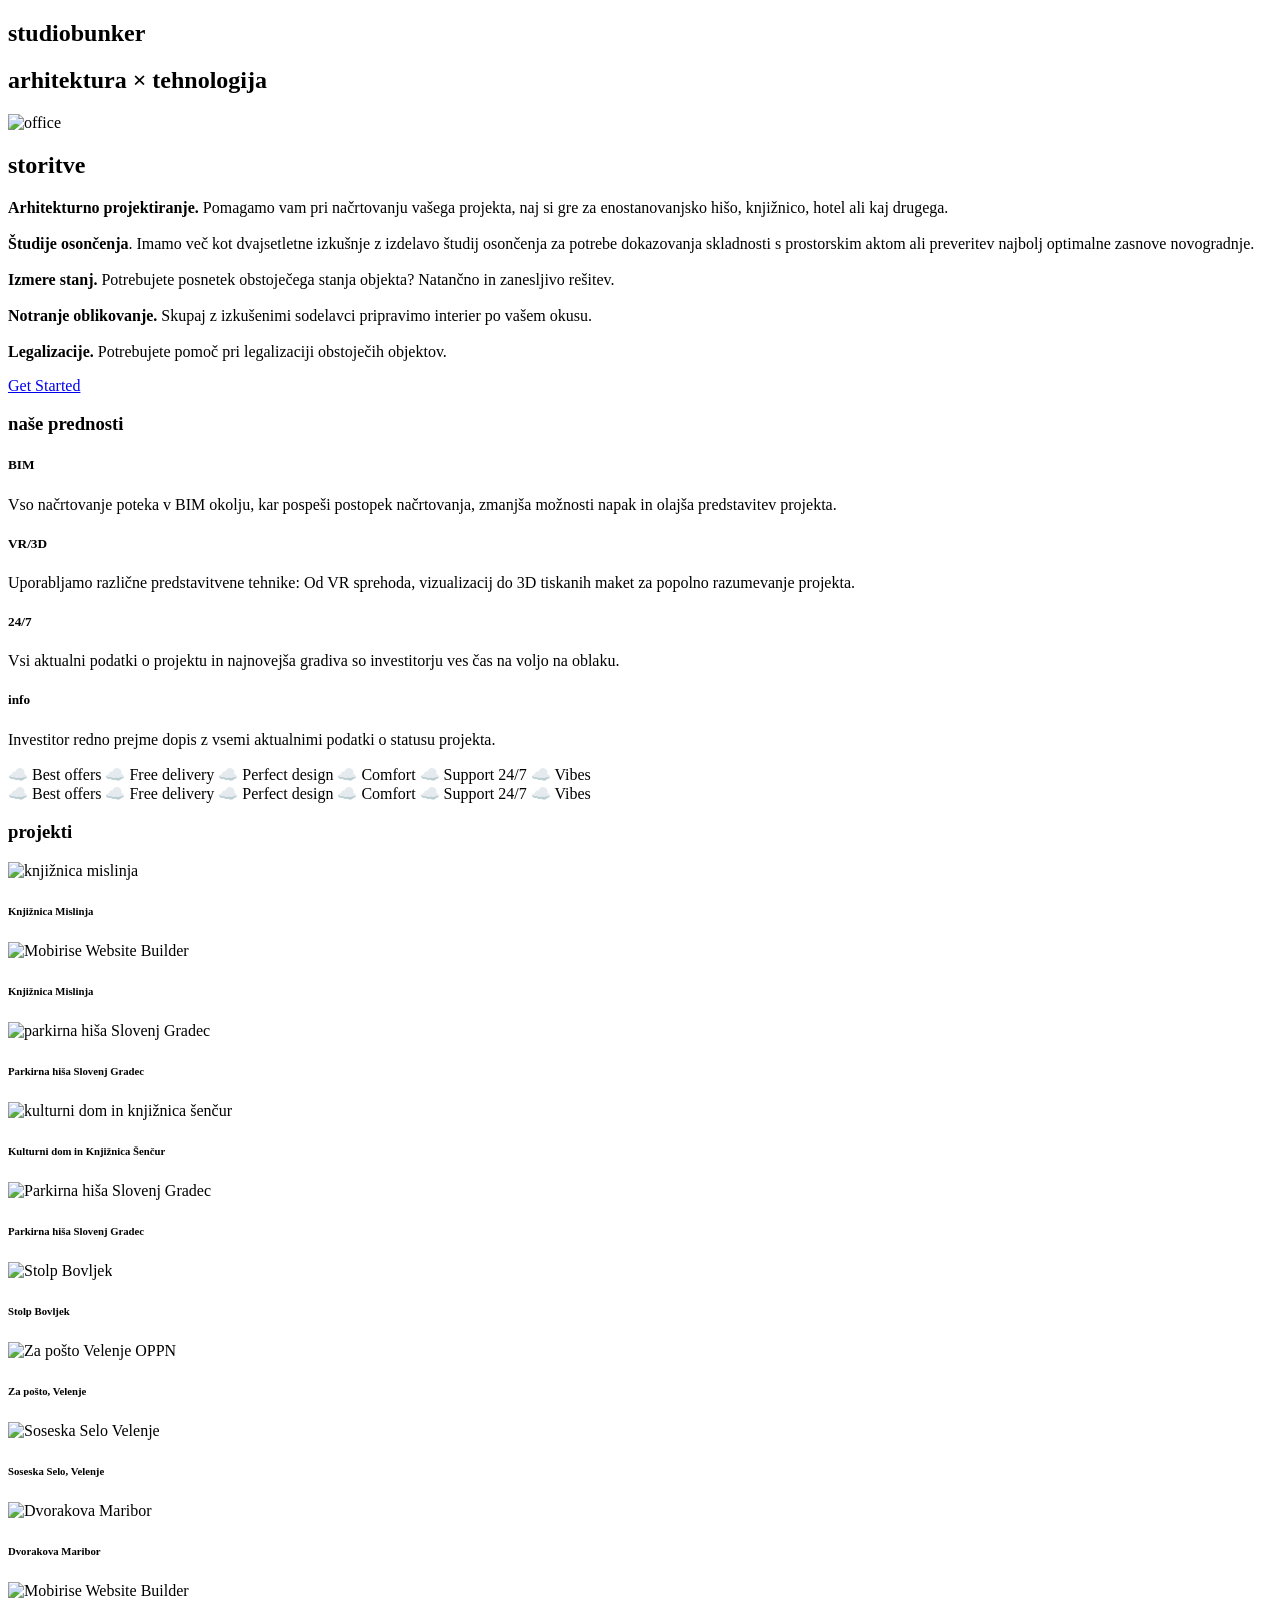
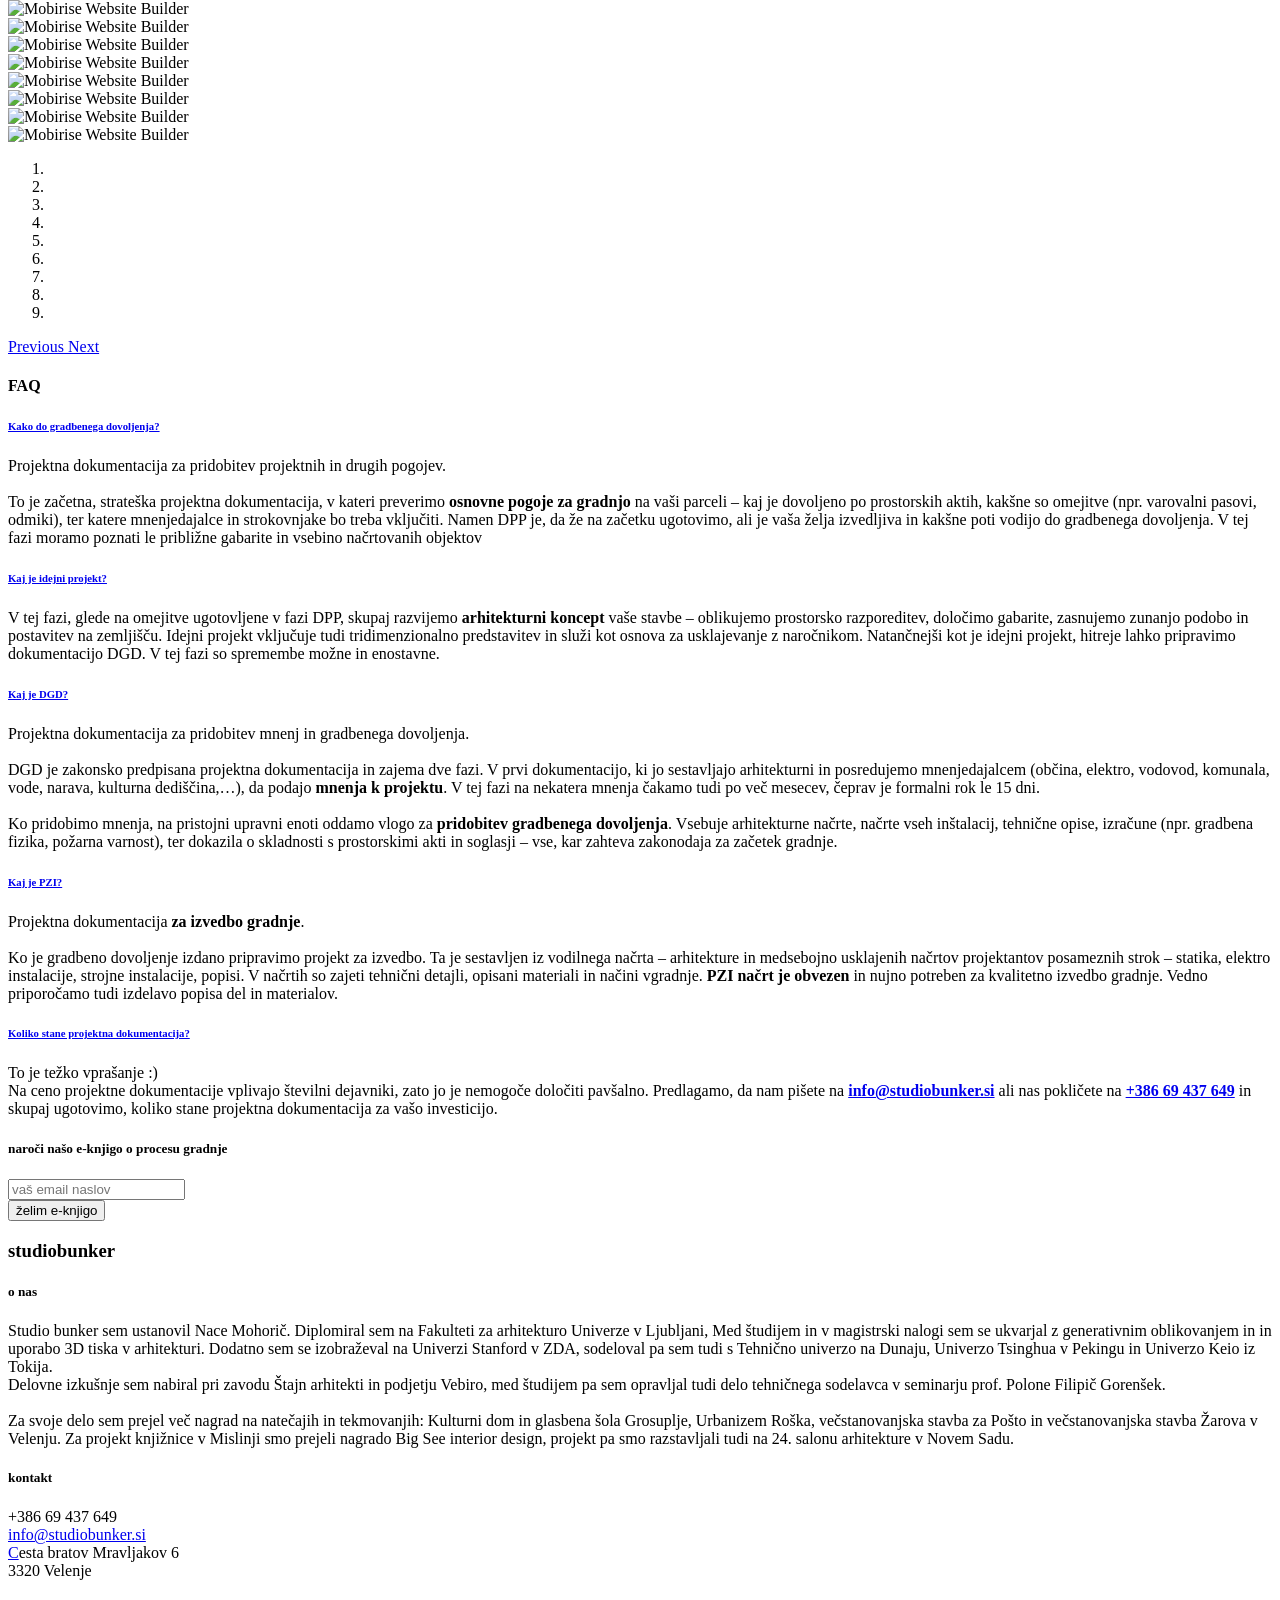
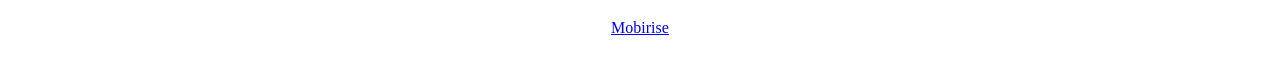
==== commit e7a74a59: "Add files via upload" ====
--- a/index.html
+++ b/index.html
@@ -1,258 +1,488 @@
 <!DOCTYPE html>
-<html lang="en">
+<html  >
 <head>
-  <meta charset="UTF-8" />
-  <meta name="viewport" content="width=device-width, initial-scale=1" />
-  <title>Studio Bunker</title>
-  <link href="https://fonts.googleapis.com/css2?family=Roboto:wght@100;400;700&display=swap" rel="stylesheet" />
-  <style>
-    body {
-      font-family: 'Roboto', sans-serif;
-      font-size: 12px;
-      margin: 0;
-      padding: 0 0 100px;
-      background: #000;
-      color: #fff;
-    }
-
-    .hero {
-      height: 100vh;
-      display: flex;
-      justify-content: center;
-      align-items: center;
-      text-align: center;
-      animation: fadeIn 1.5s ease-in;
-    }
-
-    @keyframes fadeIn {
-      from { opacity: 0; }
-      to { opacity: 1; }
-    }
-
-    h1 {
-      font-weight: 100;
-      font-size: 64px;
-      margin: 0;
-    }
-
-    .bunker {
-      font-weight: 700;
-    }
-
-    /* Updated content-section and image-section */
-    .content-section,
-    .image-section {
-      display: flex;
-      flex-direction: column;
-      padding: 42px 20px; /* 30% less than 60px */
-      box-sizing: border-box;
-      max-width: 300px;
-      margin: 0 auto;
-    }
-
-    .content-box {
-      max-width: 100%;
-      text-align: left;
-      line-height: 1.2;
-    }
-
-    .services-list {
-      list-style: none;
-      padding-left: 0;
-      margin: 0;
-      color: inherit;
-      text-align: left;
-    }
-
-    .services-list li {
-      margin-bottom: 10px;
-      position: relative;
-      padding-left: 20px;
-    }
-
-    .services-list li::before {
-      content: "";
-      position: absolute;
-      left: 0;
-      top: 7px;
-      width: 5px;
-      height: 5px;
-      border-radius: 50%;
-      background-color: currentColor;
-    }
-
-    .image-section img {
-      max-width: 300px;
-      height: auto;
-      object-fit: contain;
-      display: block;
-      margin: 0;
-    }
-
-    .contact-bar {
-      position: fixed;
-      bottom: 0;
-      left: 0;
-      right: 0;
-      padding: 20px;
-      text-align: center;
-      font-weight: 400;
-      font-size: 12px;
-      transform: translateY(100%);
-      transition: transform 0.4s ease-out;
-      z-index: 100;
-      color: inherit;
-    }
-
-    .contact-bar.visible {
-      transform: translateY(0%);
-    }
-
-    .contact a {
-      color: inherit;
-      text-decoration: none;
-      display: block;
-      margin: 2px 0;
-    }
-
-    .contact a:hover {
-      text-decoration: underline;
-    }
-
-    .footer {
-      margin-top: 6px;
-      line-height: 1.2;
-    }
-
-    .scroll-top {
-      position: fixed;
-      top: 20px;
-      right: 20px;
-      width: 20px;
-      height: 20px;
-      background-color: currentColor;
-      border-radius: 50%;
-      cursor: pointer;
-      display: none;
-      z-index: 1000;
-    }
-
-    a {
-      text-decoration: none;
-      color: inherit;
-    }
-
-    a:hover {
-      text-decoration: underline;
-    }
-  </style>
-  <script>
-    document.addEventListener("DOMContentLoaded", function () {
-      const colorPairs = [
-        { bg: "#31473A", text: "#EDF4F2" },
-  { bg: "#00246B", text: "#CADCFC" },
-  { bg: "#000000", text: "#ffffff" },
-  { bg: "#5BA683", text: "#F2F2F2" },
-  { bg: "#1C1C1C", text: "#EAEAEA" },
-  { bg: "#3A3A3A", text: "#D8C3A5" },
-  { bg: "#1E3D59", text: "#F5F0E1" },
-  { bg: "#A9BCD0", text: "#373F51" },
-  { bg: "#2D3142", text: "#BFC0C0" },
-
-  // New modern 2025 color combos:
-  { bg: "#1B1B2F", text: "#E0E1DD" },       // Deep Indigo + Off-white
-  { bg: "#FF6F61", text: "#2B2D42" },       // Coral Red + Dark Slate
-  { bg: "#0F4C75", text: "#BBE1FA" },       // Rich Blue + Soft Sky Blue
-  { bg: "#F0EDEE", text: "#6B4226" },       // Soft Pinkish White + Warm Brown
-  { bg: "#0B3954", text: "#FFD662" },       // Dark Teal + Vibrant Yellow
-  { bg: "#222831", text: "#00ADB5" },       // Charcoal Black + Bright Cyan
-  { bg: "#F2A365", text: "#16213E" },       // Warm Orange + Navy Blue
-  { bg: "#121212", text: "#BB86FC" },       // Almost Black + Lavender Purple
-  { bg: "#264653", text: "#E9C46A" },       // Deep Teal Blue + Soft Gold
-  { bg: "#FFE156", text: "#6A0572" }
-      ];
-
-      const selectedPair = colorPairs[Math.floor(Math.random() * colorPairs.length)];
-      document.body.style.backgroundColor = selectedPair.bg;
-      document.body.style.color = selectedPair.text;
-      document.querySelectorAll("a").forEach(link => link.style.color = selectedPair.text);
-      document.querySelector('.contact-bar').style.backgroundColor = selectedPair.bg;
-    });
-
-    window.addEventListener('scroll', function () {
-      const scrollBtn = document.querySelector('.scroll-top');
-      const contactBar = document.querySelector('.contact-bar');
-      const heroSection = document.querySelector('.hero');
-
-      if (window.scrollY > heroSection.offsetHeight) {
-        contactBar.classList.add('visible');
-      } else {
-        contactBar.classList.remove('visible');
-      }
-
-      scrollBtn.style.display = window.scrollY > 100 ? 'block' : 'none';
-    });
-
-    function scrollToTop() {
-      window.scrollTo({ top: 0, behavior: 'smooth' });
-    }
-  </script>
+  <!-- Site made with Mobirise Website Builder v6.0.5, https://mobirise.com -->
+  <meta charset="UTF-8">
+  <meta http-equiv="X-UA-Compatible" content="IE=edge">
+  <meta name="generator" content="Mobirise v6.0.5, mobirise.com">
+  <meta name="viewport" content="width=device-width, initial-scale=1, minimum-scale=1">
+  <link rel="shortcut icon" href="assets/images/modra.png" type="image/x-icon">
+  <meta name="description" content="">
+  
+  
+  <title>Home</title>
+  <link rel="stylesheet" href="assets/web/assets/mobirise-icons2/mobirise2.css">
+  <link rel="stylesheet" href="assets/bootstrap/css/bootstrap.min.css">
+  <link rel="stylesheet" href="assets/bootstrap/css/bootstrap-grid.min.css">
+  <link rel="stylesheet" href="assets/bootstrap/css/bootstrap-reboot.min.css">
+  <link rel="stylesheet" href="assets/animatecss/animate.css">
+  <link rel="stylesheet" href="assets/theme/css/style.css">
+  <link rel="stylesheet" href="assets/gallery/style.css">
+  <link rel="preload" href="https://fonts.googleapis.com/css?family=Roboto:100,200,300,400,500,600,700,800,900,100i,200i,300i,400i,500i,600i,700i,800i,900i&display=swap" as="style" onload="this.onload=null;this.rel='stylesheet'">
+  <noscript><link rel="stylesheet" href="https://fonts.googleapis.com/css?family=Roboto:100,200,300,400,500,600,700,800,900,100i,200i,300i,400i,500i,600i,700i,800i,900i&display=swap"></noscript>
+  <link rel="preload" as="style" href="assets/mobirise/css/mbr-additional.css?v=5nTvOt"><link rel="stylesheet" href="assets/mobirise/css/mbr-additional.css?v=5nTvOt" type="text/css">
+
+  
+  
+  
 </head>
 <body>
-
-  <section class="hero">
-    <h1>studio<span class="bunker">bunker</span></h1>
-  </section>
-
-  <section class="image-section">
-    <img src="https://i.ibb.co/cGPVMd1/Knji-nica-Mislinja-foto-anaskobe-3.jpg" alt="Knjižnica Mislinja">
-  </section>
-
-  <section class="content-section">
-    <div class="content-box">
-      <p>
-        Studio bunker sem leta 2025 ustanovil Nace Mohorič. Diplomiral sem na Fakulteti za arhitekturo Univerze v Ljubljani. Med študijem in v magistrski nalogi sem se ukvarjal z generativnim oblikovanjem in uporabo 3D tiska v arhitekturi. Dodatno sem se izobraževal na Univerzi Stanford v ZDA, sodeloval pa sem tudi s Tehnično univerzo na Dunaju, Univerzo Tsinghua v Pekingu in Univerzo Keio iz Tokija.<br><br>
-        Delovne izkušnje sem nabiral pri zavodu Štajn arhitekti in podjetju Vebiro, med študijem pa sem opravljal tudi delo tehničnega sodelavca v seminarju prof. Polone Filipič Gorenšek.<br><br>
-        Za svoje delo sem prejel več nagrad na natečajih in tekmovanjih: Kulturni dom in glasbena šola Grosuplje, Urbanizem Roška, večstanovanjska stavba za Pošto in večstanovanjska stavba Žarova v Velenju. Za projekt knjižnice v Mislinji smo prejeli nagrado Big See interior design, projekt pa smo razstavljali tudi na 24. salonu arhitekture v Novem Sadu.
-      </p>
-    </div>
-  </section>
-
-  <section class="image-section">
-   <img src="https://i.ibb.co/4gZYRWDD/A-01.jpg" alt="A-01" border="0">
-  </section>
-
-  <section class="content-section">
-    <div class="content-box">
-      <p>
-        Naše storitve zajemajo: <br><br>
-        Idejne zasnove<br>
-        Pridobivanje gradbenih dovoljenj <br>
-        Legalizacije <br>
-        Notranje oblikovanje <br>
-        Študije osončenja<br>
-        Izdelave OPPN
-      </p>
-    </div>
-  </section>
-
-  <section class="image-section">
-   <img src="https://i.ibb.co/mVqNq0rZ/Fasada.jpg" alt="Fasada" border="0">
-  </section>
-
-  <div class="contact-bar">
-    <div class="contact">
-      <a href="tel:+38669437649">+386 69 437 649</a>
-      <a href="mailto:info@studiobunker.si">info@studiobunker.si</a>
-      <a href="https://www.studiobunker.si" target="_blank" rel="noopener noreferrer">www.studiobunker.si</a>
-    </div>
-    <div class="footer">
-      <div>studio bunker, arhitekturno projektiranje d.o.o.</div>
-      <div>Cesta bratov Mravljakov 6, 3320 Velenje</div>
+  
+  <section data-bs-version="5.1" class="header09 startm5 cid-v2naPAvtfB mbr-fullscreen" id="header09-0">	
+    
+	
+	
+	<div class="container-fluid">
+		<div class="row">
+			<div class="content-wrap col-12 col-md-8">
+				<h1 class="mbr-section-title mbr-fonts-style mbr-white mb-4 display-1">studio<strong>bunker</strong></h1>
+				<h2 class="mbr-section-title mbr-fonts-style mbr-white mb-4 display-7">
+					arhitektura × tehnologija</h2>
+				
+				
+			</div>
+		</div>
+	</div>
+</section>
+
+<section data-bs-version="5.1" class="start article4 cid-v2QM1m1Ras mbr-fullscreen" id="article04-p">
+	
+
+	
+	
+
+	<div class="container">
+		<div class="row justify-content-center">
+			<div class="col-12 col-md-12 col-lg-6 image-wrapper">
+				<img class="w-100" src="assets/images/pexels-thirdman-5584052.jpg" alt="office">
+			</div>
+			<div class="col-12 col-md-12 col-lg">
+				<div class="text-wrapper align-left">
+					<h1 class="mbr-section-title mbr-fonts-style mb-4 display-2"><strong>storitve</strong></h1>
+					<p class="mbr-text mbr-fonts-style mb-4 display-7"><strong>
+						Arhitekturno projektiranje.</strong> Pomagamo vam pri načrtovanju vašega projekta, naj si gre za enostanovanjsko hišo, knjižnico, hotel ali kaj drugega.<br><br><strong>Študije osončenja</strong>. Imamo več kot dvajsetletne izkušnje z izdelavo študij osončenja za potrebe dokazovanja skladnosti s prostorskim aktom ali preveritev najbolj optimalne zasnove novogradnje.<br><br><strong>Izmere stanj.</strong> Potrebujete posnetek obstoječega stanja objekta? Natančno in zanesljivo rešitev.<br><br><strong>Notranje oblikovanje.</strong> Skupaj z izkušenimi sodelavci pripravimo interier po vašem okusu.<br><br><strong>Legalizacije.</strong> Potrebujete pomoč pri legalizaciji obstoječih objektov.&nbsp;<br>
+					</p>
+					<div class="mbr-section-btn mt-3">
+						<a class="btn btn-lg btn-success-outline display-7" href="https://mobiri.se">Get Started</a>
+					</div>
+				</div>
+			</div>
+		</div>
+	</div>
+</section>
+
+<section data-bs-version="5.1" class="features10 cid-v2PXae1UaM" id="features010-6">
+  
+
+  
+  
+  <div class="container">
+    <div class="row justify-content-center mb-5">
+      <div class="col-12 mb-0 content-head">
+        <h3 class="mbr-section-title mbr-fonts-style align-center display-2"><strong>naše prednosti</strong></h3>
+        
+      </div>
+    </div>
+    <div class="row">
+      <div class="item features-without-image col-12 col-md-6 col-lg-3">
+        <div class="item-wrapper">
+          <div class="card-box align-left">
+            <div class="iconfont-wrapper mb-3">
+              <span class="mbr-iconfont mobi-mbri-home mobi-mbri"></span>
+            </div>
+            <h5 class="card-title mbr-fonts-style display-5"><strong>BIM</strong></h5>
+            <p class="card-text mbr-fonts-style mb-3 display-7">
+              Vso načrtovanje poteka v BIM okolju, kar pospeši postopek načrtovanja, zmanjša možnosti napak in olajša predstavitev projekta.</p>
+            
+          </div>
+        </div>
+      </div>
+      <div class="item features-without-image col-12 col-md-6 col-lg-3">
+        <div class="item-wrapper">
+          <div class="card-box align-left">
+            <div class="iconfont-wrapper mb-3">
+              <span class="mbr-iconfont mobi-mbri-preview mobi-mbri"></span>
+            </div>
+            <h5 class="card-title mbr-fonts-style display-5">
+              <strong>VR/3D</strong></h5>
+            <p class="card-text mbr-fonts-style mb-3 display-7">
+              Uporabljamo različne predstavitvene tehnike: Od VR sprehoda, vizualizacij do 3D tiskanih maket za popolno razumevanje projekta.</p>
+            
+          </div>
+        </div>
+      </div>
+      <div class="item features-without-image col-12 col-md-6 col-lg-3">
+        <div class="item-wrapper">
+          <div class="card-box align-left">
+            <div class="iconfont-wrapper mb-3">
+              <span class="mbr-iconfont mobi-mbri-cloud mobi-mbri"></span>
+            </div>
+            <h5 class="card-title mbr-fonts-style display-5"><strong>24/7</strong></h5>
+            <p class="card-text mbr-fonts-style mb-3 display-7">
+              Vsi aktualni podatki o projektu in najnovejša gradiva so investitorju ves čas na voljo na oblaku.</p>
+            
+          </div>
+        </div>
+      </div><div class="item features-without-image col-12 col-md-6 col-lg-3">
+        <div class="item-wrapper">
+          <div class="card-box align-left">
+            <div class="iconfont-wrapper mb-3">
+              <span class="mbr-iconfont mobi-mbri-bulleted-list mobi-mbri"></span>
+            </div>
+            <h5 class="card-title mbr-fonts-style display-5"><strong>info</strong></h5>
+            <p class="card-text mbr-fonts-style mb-3 display-7">
+              Investitor redno prejme dopis z vsemi aktualnimi podatki o statusu projekta.</p>
+            
+          </div>
+        </div>
+      </div>
     </div>
   </div>
-
-  <div class="scroll-top" onclick="scrollToTop()"></div>
-
-</body>
-</html>
+</section>
+
+<section data-bs-version="5.1" class="gallery10 cid-v2Q709KH3J" id="gallery10-e">
+  
+
+
+  <div class="container-fluid">
+
+      <div class="loop-container">
+        <div class="item display-2" data-linewords="BIM × VR × 3D × 24/7 × BIM × VR × 3D × 24/7 × BIM × VR × 3D × 24/7 × BIM × VR × 3D × 24/7 × BIM × VR × 3D × 24/7 × BIM × VR × 3D × 24/7 ×" data-direction="1" data-speed="0.09">☁️ Best offers ☁️ Free delivery ☁️ Perfect design ☁️ Comfort ☁️ Support 24/7 ☁️ Vibes</div>
+        <div class="item display-2" data-linewords="BIM × VR × 3D × 24/7 × BIM × VR × 3D × 24/7 × BIM × VR × 3D × 24/7 × BIM × VR × 3D × 24/7 × BIM × VR × 3D × 24/7 × BIM × VR × 3D × 24/7 ×" data-direction="1" data-speed="0.09">☁️ Best offers ☁️ Free delivery ☁️ Perfect design ☁️ Comfort ☁️ Support 24/7 ☁️ Vibes</div>
+      </div>
+    
+  </div>
+</section>
+
+<section data-bs-version="5.1" class="gallery1 mbr-gallery cid-v2Q4SMvjcx" id="gallery02-d">   
+    
+    
+
+    <div class="container">
+        <div class="row justify-content-center">
+            <div class="col-12 content-head">
+                <div class="mbr-section-head mb-5">
+                    <h3 class="mbr-section-title mbr-fonts-style align-center m-0 display-2"><strong>projekti</strong></h3>
+                    
+                </div>
+            </div>
+        </div>
+        <div class="row mbr-gallery mbr-masonry" data-masonry="{&quot;percentPosition&quot;: true }">
+            <div class="col-12 col-md-6 col-lg-6 item gallery-image active">
+                <div class="item-wrapper" data-toggle="modal" data-bs-toggle="modal" data-target="#v2QQ7N3ENE-modal" data-bs-target="#v2QQ7N3ENE-modal">
+                    <img class="w-100" src="assets/images/library20mislinja20-20biro20bunker20204-1920x1080.jpg" alt="knjižnica mislinja" data-slide-to="0" data-bs-slide-to="0" data-target="#lb-v2QQ7N3ENE" data-bs-target="#lb-v2QQ7N3ENE">
+                    <div class="icon-wrapper">
+                        <span class="mobi-mbri mobi-mbri-search mbr-iconfont mbr-iconfont-btn"></span>
+                    </div>
+                </div>
+                <h6 class="mbr-item-subtitle mbr-fonts-style align-center mb-0 mt-3 display-7">Knjižnica Mislinja</h6>
+            </div>
+            
+            <div class="col-12 col-md-6 col-lg-6 item gallery-image">
+                <div class="item-wrapper" data-toggle="modal" data-bs-toggle="modal" data-target="#v2QQ7N3ENE-modal" data-bs-target="#v2QQ7N3ENE-modal">
+                    <img class="w-100" src="assets/images/library20mislinja20-20biro20bunker20206-1158x651.jpeg" alt="Mobirise Website Builder" data-slide-to="1" data-bs-slide-to="1" data-target="#lb-v2QQ7N3ENE" data-bs-target="#lb-v2QQ7N3ENE">
+                    <div class="icon-wrapper">
+                        <span class="mobi-mbri mobi-mbri-search mbr-iconfont mbr-iconfont-btn"></span>
+                    </div>
+                </div>
+                <h6 class="mbr-item-subtitle mbr-fonts-style align-center mb-0 mt-3 display-7">Knjižnica Mislinja</h6>
+            </div><div class="col-12 col-md-6 col-lg-6 item gallery-image">
+                <div class="item-wrapper" data-toggle="modal" data-bs-toggle="modal" data-target="#v2QQ7N3ENE-modal" data-bs-target="#v2QQ7N3ENE-modal">
+                    <img class="w-100" src="assets/images/vhod-1920x1080.jpg" alt="parkirna hiša Slovenj Gradec" data-slide-to="2" data-bs-slide-to="2" data-target="#lb-v2QQ7N3ENE" data-bs-target="#lb-v2QQ7N3ENE">
+                    <div class="icon-wrapper">
+                        <span class="mobi-mbri mobi-mbri-search mbr-iconfont mbr-iconfont-btn"></span>
+                    </div>
+                </div>
+                <h6 class="mbr-item-subtitle mbr-fonts-style align-center mb-0 mt-3 display-7">Parkirna hiša Slovenj Gradec</h6>
+            </div>
+            <div class="col-12 col-md-6 col-lg-6 item gallery-image">
+                <div class="item-wrapper" data-toggle="modal" data-bs-toggle="modal" data-target="#v2QQ7N3ENE-modal" data-bs-target="#v2QQ7N3ENE-modal">
+                    <img class="w-100" src="assets/images/aks-1158x651.png" alt="kulturni dom in knjižnica šenčur" data-slide-to="3" data-bs-slide-to="3" data-target="#lb-v2QQ7N3ENE" data-bs-target="#lb-v2QQ7N3ENE">
+                    <div class="icon-wrapper">
+                        <span class="mobi-mbri mobi-mbri-search mbr-iconfont mbr-iconfont-btn"></span>
+                    </div>
+                </div>
+                <h6 class="mbr-item-subtitle mbr-fonts-style align-center mb-0 mt-3 display-7">Kulturni dom in Knjižnica Šenčur</h6>
+            </div><div class="col-12 col-md-6 col-lg-6 item gallery-image">
+                <div class="item-wrapper" data-toggle="modal" data-bs-toggle="modal" data-target="#v2QQ7N3ENE-modal" data-bs-target="#v2QQ7N3ENE-modal">
+                    <img class="w-100" src="assets/images/fasada-1920x1080.jpeg" alt="Parkirna hiša Slovenj Gradec" data-slide-to="4" data-bs-slide-to="4" data-target="#lb-v2QQ7N3ENE" data-bs-target="#lb-v2QQ7N3ENE">
+                    <div class="icon-wrapper">
+                        <span class="mobi-mbri mobi-mbri-search mbr-iconfont mbr-iconfont-btn"></span>
+                    </div>
+                </div>
+                <h6 class="mbr-item-subtitle mbr-fonts-style align-center mb-0 mt-3 display-7">Parkirna hiša Slovenj Gradec</h6>
+            </div><div class="col-12 col-md-6 col-lg-6 item gallery-image">
+                <div class="item-wrapper" data-toggle="modal" data-bs-toggle="modal" data-target="#v2QQ7N3ENE-modal" data-bs-target="#v2QQ7N3ENE-modal">
+                    <img class="w-100" src="assets/images/aks-1920x1080.jpeg" alt="Stolp Bovljek" data-slide-to="5" data-bs-slide-to="5" data-target="#lb-v2QQ7N3ENE" data-bs-target="#lb-v2QQ7N3ENE">
+                    <div class="icon-wrapper">
+                        <span class="mobi-mbri mobi-mbri-search mbr-iconfont mbr-iconfont-btn"></span>
+                    </div>
+                </div>
+                <h6 class="mbr-item-subtitle mbr-fonts-style align-center mb-0 mt-3 display-7">Stolp Bovljek</h6>
+            </div><div class="col-12 col-md-6 col-lg-6 item gallery-image">
+                <div class="item-wrapper" data-toggle="modal" data-bs-toggle="modal" data-target="#v2QQ7N3ENE-modal" data-bs-target="#v2QQ7N3ENE-modal">
+                    <img class="w-100" src="assets/images/a-1-1158x651.jpg" alt="Za pošto Velenje OPPN" data-slide-to="6" data-bs-slide-to="6" data-target="#lb-v2QQ7N3ENE" data-bs-target="#lb-v2QQ7N3ENE">
+                    <div class="icon-wrapper">
+                        <span class="mobi-mbri mobi-mbri-search mbr-iconfont mbr-iconfont-btn"></span>
+                    </div>
+                </div>
+                <h6 class="mbr-item-subtitle mbr-fonts-style align-center mb-0 mt-3 display-7">Za pošto, Velenje</h6>
+            </div><div class="col-12 col-md-6 col-lg-6 item gallery-image">
+                <div class="item-wrapper" data-toggle="modal" data-bs-toggle="modal" data-target="#v2QQ7N3ENE-modal" data-bs-target="#v2QQ7N3ENE-modal">
+                    <img class="w-100" src="assets/images/pogled20dron-1-2000x1125.jpg" alt="Soseska Selo Velenje" data-slide-to="7" data-bs-slide-to="7" data-target="#lb-v2QQ7N3ENE" data-bs-target="#lb-v2QQ7N3ENE">
+                    <div class="icon-wrapper">
+                        <span class="mobi-mbri mobi-mbri-search mbr-iconfont mbr-iconfont-btn"></span>
+                    </div>
+                </div>
+                <h6 class="mbr-item-subtitle mbr-fonts-style align-center mb-0 mt-3 display-7">Soseska Selo, Velenje</h6>
+            </div>
+            
+            <div class="col-12 col-md-6 col-lg-6 item gallery-image">
+                <div class="item-wrapper" data-toggle="modal" data-bs-toggle="modal" data-target="#v2QQ7N3ENE-modal" data-bs-target="#v2QQ7N3ENE-modal">
+                    <img class="w-100" src="assets/images/f5-2-1158x651.jpg" alt="Dvorakova Maribor" data-slide-to="8" data-bs-slide-to="8" data-target="#lb-v2QQ7N3ENE" data-bs-target="#lb-v2QQ7N3ENE">
+                    <div class="icon-wrapper">
+                        <span class="mobi-mbri mobi-mbri-search mbr-iconfont mbr-iconfont-btn"></span>
+                    </div>
+                </div>
+                <h6 class="mbr-item-subtitle mbr-fonts-style align-center mb-0 mt-3 display-7">Dvorakova Maribor</h6>
+            </div>
+            
+        </div>
+
+        <div class="modal mbr-slider" tabindex="-1" role="dialog" aria-hidden="true" id="v2QQ7N3ENE-modal">
+            <div class="modal-dialog" role="document">
+                <div class="modal-content">
+                    <div class="modal-body">
+                        <div class="carousel slide carousel-fade" id="lb-v2QQ7N3ENE" data-interval="8000" data-bs-interval="8000">
+                            <div class="carousel-inner">
+                                <div class="carousel-item active">
+                                    <img class="d-block w-100" src="assets/images/library20mislinja20-20biro20bunker20204-1920x1080.jpg" alt="Mobirise Website Builder">
+                                </div>
+                                
+                                <div class="carousel-item">
+                                    <img class="d-block w-100" src="assets/images/library20mislinja20-20biro20bunker20206-1158x651.jpeg" alt="Mobirise Website Builder">
+                                </div><div class="carousel-item">
+                                    <img class="d-block w-100" src="assets/images/vhod-1920x1080.jpg" alt="Mobirise Website Builder">
+                                </div>
+                                <div class="carousel-item">
+                                    <img class="d-block w-100" src="assets/images/aks-1158x651.png" alt="Mobirise Website Builder">
+                                </div><div class="carousel-item">
+                                    <img class="d-block w-100" src="assets/images/fasada-1920x1080.jpeg" alt="Mobirise Website Builder">
+                                </div><div class="carousel-item">
+                                    <img class="d-block w-100" src="assets/images/aks-1920x1080.jpeg" alt="Mobirise Website Builder">
+                                </div><div class="carousel-item">
+                                    <img class="d-block w-100" src="assets/images/a-1-1158x651.jpg" alt="Mobirise Website Builder">
+                                </div><div class="carousel-item">
+                                    <img class="d-block w-100" src="assets/images/pogled20dron-1-2000x1125.jpg" alt="Mobirise Website Builder">
+                                </div>
+                                
+                                <div class="carousel-item">
+                                    <img class="d-block w-100" src="assets/images/f5-2-1158x651.jpg" alt="Mobirise Website Builder">
+                                </div>
+                                
+                            </div>
+                            <ol class="carousel-indicators">
+                                <li data-slide-to="0" data-bs-slide-to="0" class="active" data-target="#lb-v2QQ7N3ENE" data-bs-target="#lb-v2QQ7N3ENE"></li>
+                                <li data-slide-to="1" data-bs-slide-to="1" data-target="#lb-v2QQ7N3ENE" data-bs-target="#lb-v2QQ7N3ENE"></li>
+                                <li data-slide-to="2" data-bs-slide-to="2" data-target="#lb-v2QQ7N3ENE" data-bs-target="#lb-v2QQ7N3ENE"></li>
+                                <li data-slide-to="3" data-bs-slide-to="3" data-target="#lb-v2QQ7N3ENE" data-bs-target="#lb-v2QQ7N3ENE"></li>
+                                <li data-slide-to="4" data-bs-slide-to="4" data-target="#lb-v2QQ7N3ENE" data-bs-target="#lb-v2QQ7N3ENE"></li><li data-slide-to="5" data-bs-slide-to="5" data-target="#lb-v2QQ7N3ENE" data-bs-target="#lb-v2QQ7N3ENE"></li><li data-slide-to="6" data-bs-slide-to="6" data-target="#lb-v2QQ7N3ENE" data-bs-target="#lb-v2QQ7N3ENE"></li>
+                                <li data-slide-to="7" data-bs-slide-to="7" data-target="#lb-v2QQ7N3ENE" data-bs-target="#lb-v2QQ7N3ENE"></li><li data-slide-to="8" data-bs-slide-to="8" data-target="#lb-v2QQ7N3ENE" data-bs-target="#lb-v2QQ7N3ENE"></li>
+                                
+                            </ol>
+                            <a role="button" href="" class="close" data-dismiss="modal" data-bs-dismiss="modal" aria-label="Close">
+                            </a>
+                            <a class="carousel-control-prev carousel-control" role="button" data-slide="prev" data-bs-slide="prev" href="#lb-v2QQ7N3ENE">
+                                <span class="mobi-mbri mobi-mbri-arrow-prev" aria-hidden="true"></span>
+                                <span class="sr-only visually-hidden">Previous</span>
+                            </a>
+                            <a class="carousel-control-next carousel-control" role="button" data-slide="next" data-bs-slide="next" href="#lb-v2QQ7N3ENE">
+                                <span class="mobi-mbri mobi-mbri-arrow-next" aria-hidden="true"></span>
+                                <span class="sr-only visually-hidden">Next</span>
+                            </a>
+                        </div>
+                    </div>
+                </div>
+            </div>
+        </div>
+    </div>
+</section>
+
+<section data-bs-version="5.1" class="list1 cid-v2Qd37RrFx" id="list01-i">	
+    
+	
+	<div class="container">
+		<div class="row justify-content-center">
+			<div class="col-12 col-md-12 col-lg-10 m-auto">
+				<div class="content">
+					<div class="row justify-content-center mb-5">
+						<div class="col-12 content-head">
+							<div class="mbr-section-head">
+								<h4 class="mbr-section-title mbr-fonts-style align-center mb-0 display-2">
+									<strong>FAQ</strong></h4>
+								
+							</div>
+						</div>
+					</div>
+					<div id="bootstrap-accordion_6" class="panel-group accordionStyles accordion" role="tablist" aria-multiselectable="true">
+						<div class="card">
+							<div class="card-header" role="tab" id="headingOne">
+								<a role="button" class="panel-title collapsed" data-toggle="collapse" data-bs-toggle="collapse" data-core="" href="#collapse1_6" aria-expanded="false" aria-controls="collapse1">
+									<h6 class="panel-title-edit mbr-semibold mbr-fonts-style mb-0 display-5">
+										Kako do gradbenega dovoljenja?</h6>
+									<span class="sign mbr-iconfont mobi-mbri-arrow-down"></span>
+								</a>
+							</div>
+							<div id="collapse1_6" class="panel-collapse noScroll collapse" role="tabpanel" aria-labelledby="headingOne" data-parent="#accordion" data-bs-parent="#bootstrap-accordion_6">
+								<div class="panel-body">
+									<p class="mbr-fonts-style panel-text display-7">Projektna dokumentacija  za pridobitev projektnih in drugih pogojev.<br>
+<br>To je začetna, strateška projektna dokumentacija, v kateri preverimo <strong>osnovne pogoje za gradnjo</strong> na vaši parceli – kaj je dovoljeno po prostorskih aktih, kakšne so omejitve (npr. varovalni pasovi, odmiki), ter katere mnenjedajalce in strokovnjake bo treba vključiti. Namen DPP je, da že na začetku ugotovimo, ali je vaša želja izvedljiva in kakšne poti vodijo do gradbenega dovoljenja. V tej fazi moramo poznati le približne gabarite in vsebino načrtovanih objektov&nbsp;<br></p>
+								</div>
+							</div>
+						</div>
+						<div class="card">
+							<div class="card-header" role="tab" id="headingOne">
+								<a role="button" class="panel-title collapsed" data-toggle="collapse" data-bs-toggle="collapse" data-core="" href="#collapse2_6" aria-expanded="false" aria-controls="collapse2">
+									<h6 class="panel-title-edit mbr-semibold mbr-fonts-style mb-0 display-5">Kaj je idejni projekt?</h6>
+									<span class="sign mbr-iconfont mobi-mbri-arrow-down"></span>
+								</a>
+							</div>
+							<div id="collapse2_6" class="panel-collapse noScroll collapse" role="tabpanel" aria-labelledby="headingOne" data-parent="#accordion" data-bs-parent="#bootstrap-accordion_6">
+								<div class="panel-body">
+									<p class="mbr-fonts-style panel-text display-7">V tej fazi, glede na omejitve ugotovljene v fazi DPP, skupaj razvijemo <strong>arhitekturni koncept</strong> vaše stavbe – oblikujemo prostorsko razporeditev, določimo gabarite, zasnujemo zunanjo podobo in postavitev na zemljišču. Idejni projekt vključuje tudi tridimenzionalno predstavitev in služi kot osnova za usklajevanje z naročnikom. Natančnejši kot je idejni projekt, hitreje lahko pripravimo dokumentacijo DGD. V tej fazi so spremembe možne in enostavne.<br></p>
+								</div>
+							</div>
+						</div>
+						<div class="card">
+							<div class="card-header" role="tab" id="headingOne">
+								<a role="button" class="panel-title collapsed" data-toggle="collapse" data-bs-toggle="collapse" data-core="" href="#collapse3_6" aria-expanded="false" aria-controls="collapse3">
+									<h6 class="panel-title-edit mbr-semibold mbr-fonts-style mb-0 display-5">
+										Kaj je DGD?</h6>
+									<span class="sign mbr-iconfont mobi-mbri-arrow-down"></span>
+								</a>
+							</div>
+							<div id="collapse3_6" class="panel-collapse noScroll collapse" role="tabpanel" aria-labelledby="headingOne" data-parent="#accordion" data-bs-parent="#bootstrap-accordion_6">
+								<div class="panel-body">
+									<p class="mbr-fonts-style panel-text display-7">Projektna dokumentacija za pridobitev mnenj in gradbenega dovoljenja.<br>
+<br>DGD je zakonsko predpisana projektna dokumentacija in zajema dve fazi. V prvi dokumentacijo, ki jo sestavljajo arhitekturni in  posredujemo mnenjedajalcem (občina, elektro, vodovod, komunala, vode, narava, kulturna dediščina,…), da podajo <strong>mnenja k projektu</strong>. V tej fazi na nekatera mnenja čakamo tudi po več mesecev, čeprav je formalni rok le 15 dni.
+<br>
+<br>Ko pridobimo mnenja, na pristojni upravni enoti oddamo vlogo za <strong>pridobitev gradbenega dovoljenja</strong>. Vsebuje arhitekturne načrte, načrte vseh inštalacij, tehnične opise, izračune (npr. gradbena fizika, požarna varnost), ter dokazila o skladnosti s prostorskimi akti in soglasji – vse, kar zahteva zakonodaja za začetek gradnje.&nbsp;&nbsp;<br></p>
+								</div>
+							</div>
+						</div>
+						<div class="card">
+							<div class="card-header" role="tab" id="headingOne">
+								<a role="button" class="panel-title collapsed" data-toggle="collapse" data-bs-toggle="collapse" data-core="" href="#collapse4_6" aria-expanded="false" aria-controls="collapse4">
+									<h6 class="panel-title-edit mbr-semibold mbr-fonts-style mb-0 display-5">
+										Kaj je PZI?</h6>
+									<span class="sign mbr-iconfont mobi-mbri-arrow-down"></span>
+								</a>
+							</div>
+							<div id="collapse4_6" class="panel-collapse noScroll collapse" role="tabpanel" aria-labelledby="headingOne" data-parent="#accordion" data-bs-parent="#bootstrap-accordion_6">
+								<div class="panel-body">
+									<p class="mbr-fonts-style panel-text display-7">Projektna dokumentacija  <strong>za izvedbo gradnje</strong>.<br><br>Ko je gradbeno dovoljenje izdano pripravimo projekt za izvedbo. Ta je sestavljen iz vodilnega načrta – arhitekture in medsebojno usklajenih načrtov projektantov posameznih strok – statika, elektro instalacije, strojne instalacije, popisi. V načrtih so zajeti tehnični detajli, opisani materiali in načini vgradnje. <strong>PZI načrt je obvezen</strong> in nujno potreben za kvalitetno izvedbo gradnje. Vedno priporočamo tudi izdelavo popisa del in materialov.&nbsp;<br></p>
+								</div>
+							</div>
+						</div>
+						<div class="card">
+							<div class="card-header" role="tab" id="headingOne">
+								<a role="button" class="panel-title collapsed" data-toggle="collapse" data-bs-toggle="collapse" data-core="" href="#collapse5_6" aria-expanded="false" aria-controls="collapse5">
+									<h6 class="panel-title-edit mbr-semibold mbr-fonts-style mb-0 display-5">
+										Koliko stane projektna dokumentacija?</h6>
+									<span class="sign mbr-iconfont mobi-mbri-arrow-down"></span>
+								</a>
+							</div>
+							<div id="collapse5_6" class="panel-collapse noScroll collapse" role="tabpanel" aria-labelledby="headingOne" data-parent="#accordion" data-bs-parent="#bootstrap-accordion_6">
+								<div class="panel-body">
+									<p class="mbr-fonts-style panel-text display-7">To je težko vprašanje :)<br>Na ceno projektne dokumentacije vplivajo številni dejavniki, zato jo je nemogoče določiti pavšalno. Predlagamo, da nam pišete na <a href="mailto:info@studiobunker.si" class="text-primary"><strong>info@studiobunker.si</strong></a> ali nas pokličete na <a href="tel:+386 69 437 649" class="text-primary"><strong>+386 69 437 649</strong></a> in skupaj ugotovimo, koliko stane projektna dokumentacija za vašo investicijo.</p>
+								</div>
+							</div>
+						</div>
+						
+					</div>
+				</div>
+			</div>
+		</div>
+	</div>
+</section>
+
+<section data-bs-version="5.1" class="form1 cid-v2Q9fExVTx" id="form01-g">
+	
+
+	
+
+	<div class="container">
+		<div class="row content-wrapper justify-content-center">
+			<div class="col-lg-7 mbr-form">
+				<div class="col-lg-12 col-md-12 col-sm-12">
+					<h5 class="mbr-section-title mbr-fonts-style mb-5 display-2">
+						<strong>naroči našo e-knjigo o procesu gradnje</strong></h5>
+				</div>
+
+				<div class="text-wrapper align-left" data-form-type="formoid">
+					<!--Formbuilder Form-->
+					<form action="https://mobirise.eu/" method="POST" class="mbr-form form-with-styler" data-form-title="Form Name"><input type="hidden" name="email" data-form-email="true" value="iPgGxo8dcnTJIYTRbEOiO/2C9jw/X7GSPHPBNMwQOyCSSygvUF1jNZOtgzzzSXJiGpczw6jjp+1D7wSp9epZ4VfoZKt3eD5RxhZmwh6yy/XhS+oU/Fv1/6d0EBjmX/GS">
+						<div class="row">
+							<div hidden="hidden" data-form-alert="" class="alert alert-success col-12">Hvala. Kmalu boste na vaš mail prejeli e-knjigo.</div>
+							<div hidden="hidden" data-form-alert-danger="" class="alert alert-danger col-12">
+								Oops...! some problem!
+							</div>
+						</div>
+						<div class="dragArea row">
+							<div data-for="email" class="col-lg-6 col-md-6 col-sm-12 form-group">
+								<input type="email" name="email" placeholder="vaš email naslov" data-form-field="email" class="form-control display-7" value="" id="email-form01-g">
+							</div>
+							<div class="col-auto mbr-section-btn"><button type="submit" class="w-100 w-100 w-100 w-100 w-100 w-100 btn btn-secondary display-7">želim e-knjigo</button></div>
+						</div>
+					</form>
+					<!--Formbuilder Form-->
+				</div>
+			</div>
+		</div>
+	</div>
+</section>
+
+<section data-bs-version="5.1" class="list03 cid-v2Q9nivumf" id="list03-h">
+  
+  <div class="container">
+    <div class="row justify-content-center">
+      <div class="col-12 mb-5 content-head">
+        <h3 class="mbr-section-title mbr-fonts-style align-center mb-0 display-2">
+          studio<strong>bunker</strong></h3>
+        
+      </div>
+    </div>
+
+    <div class="row justify-content-left item features-without-image mt-0 mb-5 active">
+      <div class="col-12 col-md-12 col-lg-3">
+        <h5 class="mbr-card-title mbr-fonts-style mt-0 mb-3 display-7">
+          <strong>o nas</strong></h5>
+      </div>
+      <div class="col-md-12 col-lg-8 item-wrapper">
+        <p class="mbr-text mbr-fonts-style mt-0 mb-0 display-7">Studio bunker sem ustanovil Nace Mohorič. Diplomiral sem na Fakulteti za arhitekturo Univerze v Ljubljani, Med študijem in v magistrski nalogi sem se ukvarjal z generativnim oblikovanjem in in uporabo 3D tiska v arhitekturi. Dodatno sem se izobraževal na Univerzi Stanford v ZDA, sodeloval pa sem tudi s Tehnično univerzo na Dunaju, Univerzo Tsinghua v Pekingu in Univerzo Keio iz Tokija.
+<br>Delovne izkušnje sem nabiral pri zavodu Štajn arhitekti in podjetju Vebiro, med študijem pa sem opravljal tudi delo tehničnega sodelavca v seminarju prof. Polone Filipič Gorenšek.
+<br>
+<br>Za svoje delo sem prejel več nagrad na natečajih in tekmovanjih: Kulturni dom in glasbena šola Grosuplje, Urbanizem Roška, večstanovanjska stavba za Pošto in večstanovanjska stavba Žarova v Velenju. Za projekt knjižnice v Mislinji smo prejeli nagrado Big See interior design, projekt pa smo  razstavljali tudi na 24. salonu arhitekture v Novem Sadu.&nbsp;<br></p>
+      </div>
+    </div>
+    
+    <div class="row justify-content-left item features-without-image mt-0 mb-5">
+      <div class="col-12 col-md-12 col-lg-3">
+        <h5 class="mbr-card-title mbr-fonts-style mt-0 mb-3 display-7">
+          <strong>kontakt</strong>
+        </h5>
+      </div>
+      <div class="col-md-12 col-lg-8 item-wrapper">
+        <p class="mbr-text mbr-fonts-style mt-0 mb-0 display-7">+386 69 437 649<br><a href="mailto:info@studiobunker.si" class="text-primary">info@studiobunker.si</a><br><a href="http://mobiri.se" class="text-primary">C</a>esta bratov Mravljakov 6<br>3320 Velenje</p>
+      </div>
+    </div>
+
+  </div>
+</section><section class="display-7" style="padding: 0;align-items: center;justify-content: center;flex-wrap: wrap;    align-content: center;display: flex;position: relative;height: 4rem;"><a href="https://mobiri.se/3133961" style="flex: 1 1;height: 4rem;position: absolute;width: 100%;z-index: 1;"><img alt="" style="height: 4rem;" src="[data-uri]"></a><p style="margin: 0;text-align: center;" class="display-7">&#8204;</p><a style="z-index:1" href="https://mobirise.com">Mobirise </a></section><script src="assets/bootstrap/js/bootstrap.bundle.min.js"></script>  <script src="assets/web/assets/cookies-alert-plugin/cookies-alert-core.js"></script>  <script src="assets/web/assets/cookies-alert-plugin/cookies-alert-script.js"></script>  <script src="assets/smoothscroll/smooth-scroll.js"></script>  <script src="assets/ytplayer/index.js"></script>  <script src="assets/masonry/masonry.pkgd.min.js"></script>  <script src="assets/imagesloaded/imagesloaded.pkgd.min.js"></script>  <script src="assets/mbr-switch-arrow/mbr-switch-arrow.js"></script>  <script src="assets/theme/js/script.js"></script>  <script src="assets/gallery/player.min.js"></script>  <script src="assets/gallery/script.js"></script>  <script src="assets/formoid/formoid.min.js"></script>  
+  
+  
+<input name="cookieData" type="hidden" data-cookie-cookiesAlertType='false' data-cookie-customDialogSelector='null' data-cookie-colorText='#424a4d' data-cookie-colorBg='rgb(255, 255, 255)' data-cookie-opacityOverlay='0' data-cookie-bgOpacity='100' data-cookie-textButton='Sprejmem.' data-cookie-rejectText='REJECT' data-cookie-colorButton='#05164d' data-cookie-rejectColor='#ffffff' data-cookie-colorLink='#424a4d' data-cookie-underlineLink='true' data-cookie-text="Da vam lahko zagotovimo najboljšo izkušnjo uporabe, moramo zbrati nekaj piškotkov.">
+   <div id="scrollToTop" class="scrollToTop mbr-arrow-up"><a style="text-align: center;"><i class="mbr-arrow-up-icon mbr-arrow-up-icon-cm cm-icon cm-icon-smallarrow-up"></i></a></div>
+    <input name="animation" type="hidden">
+  </body>
+</html>
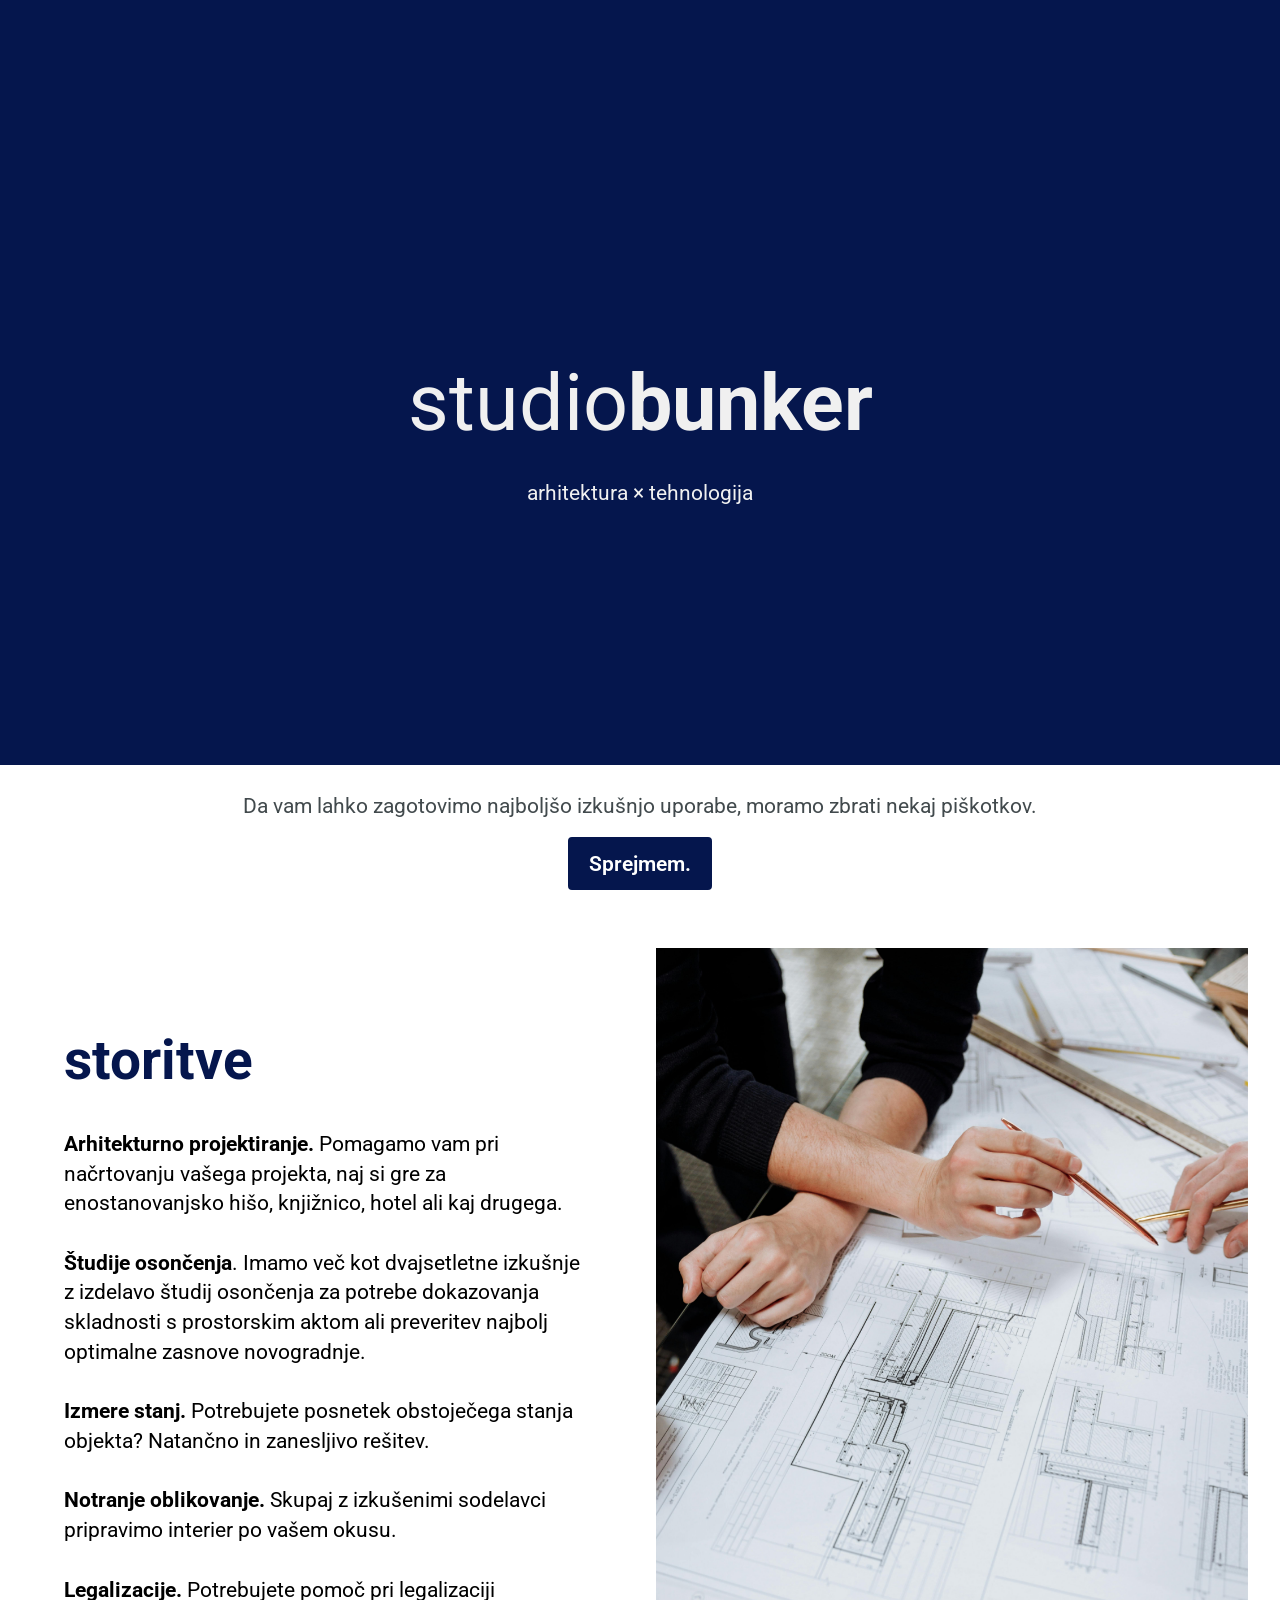
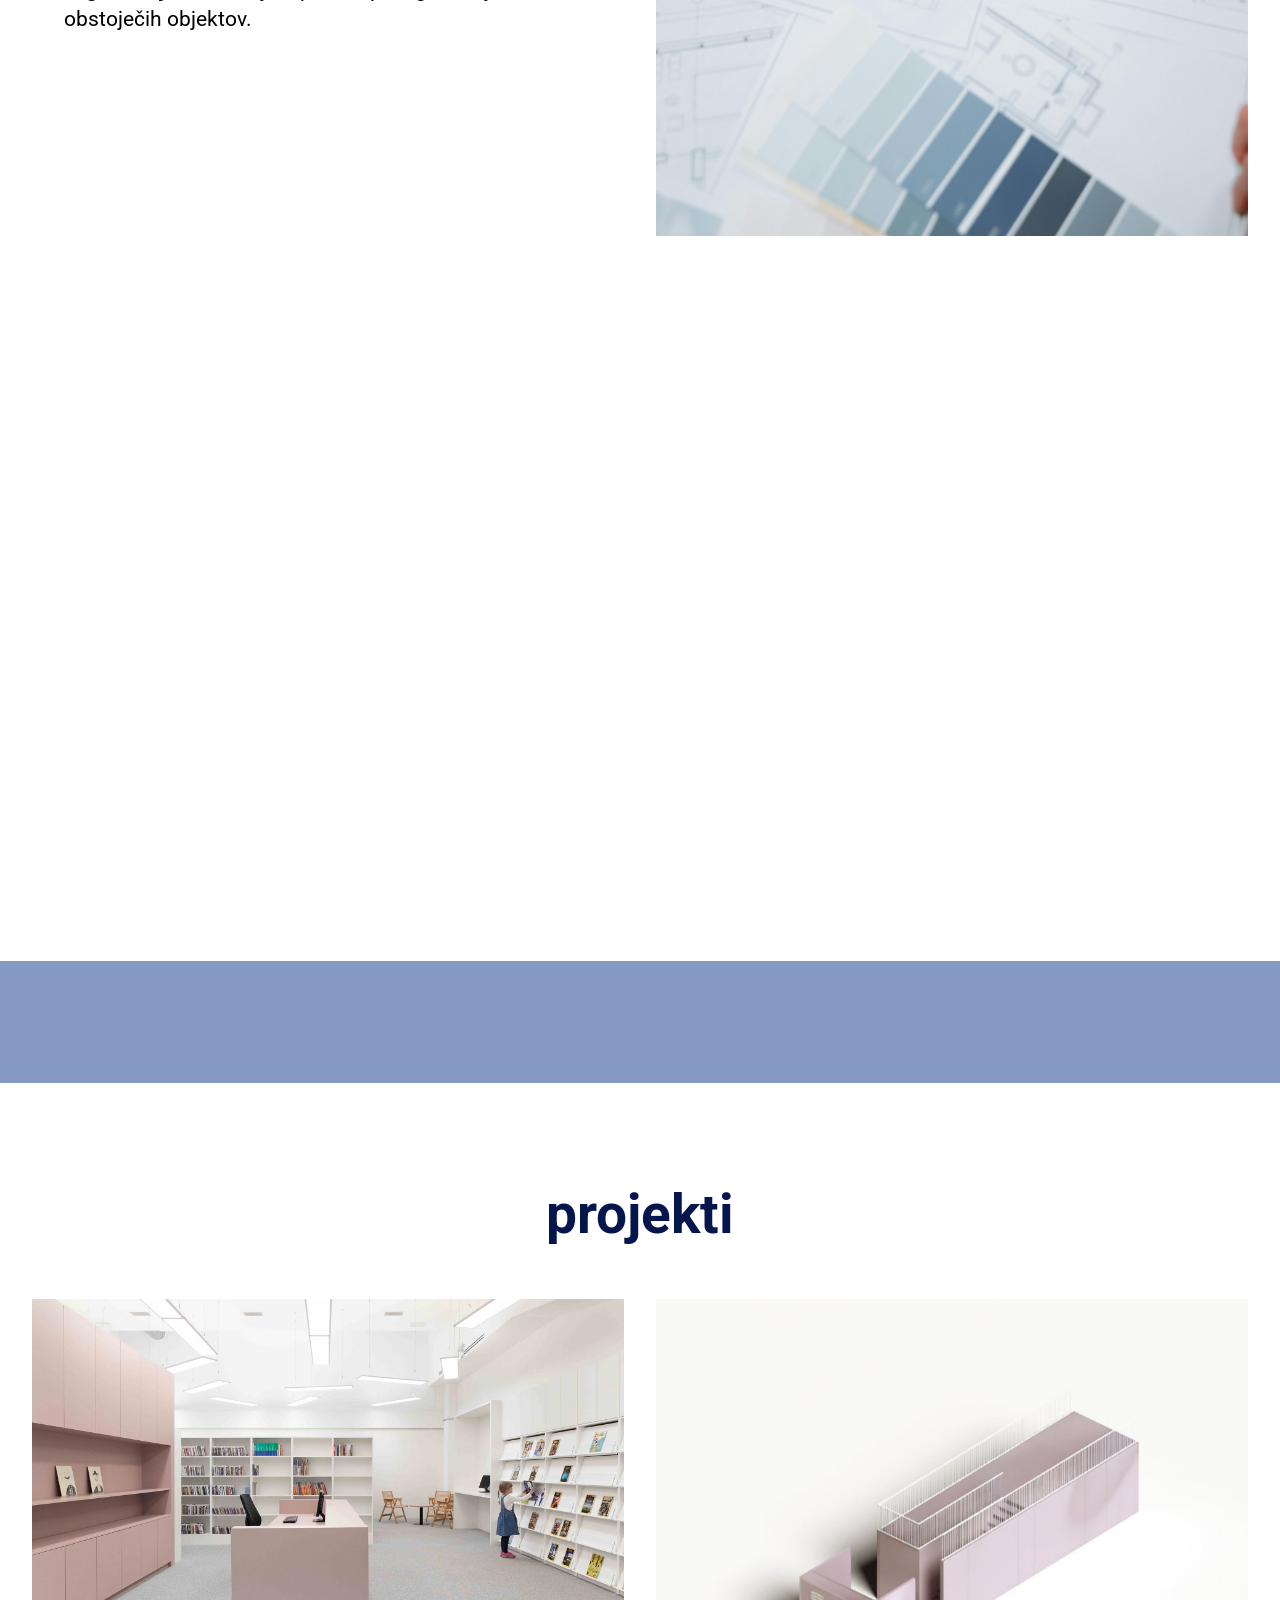
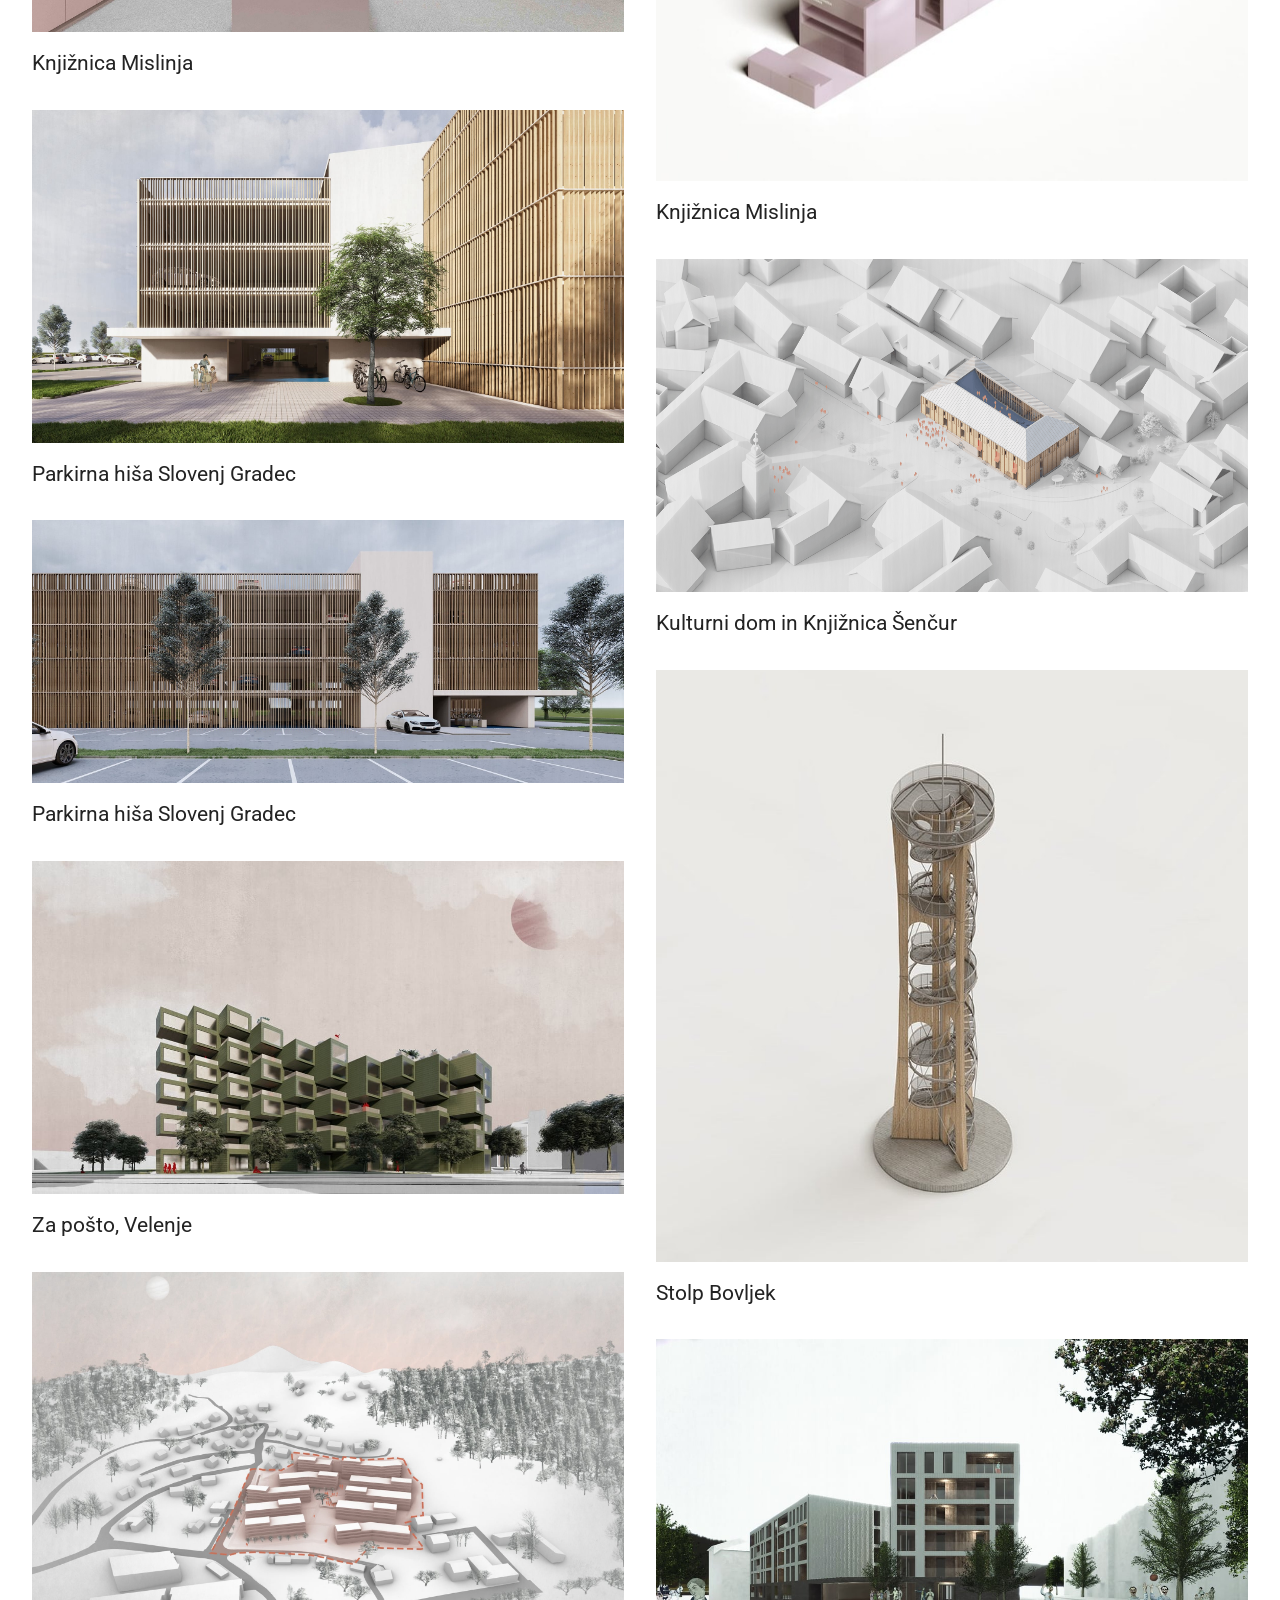
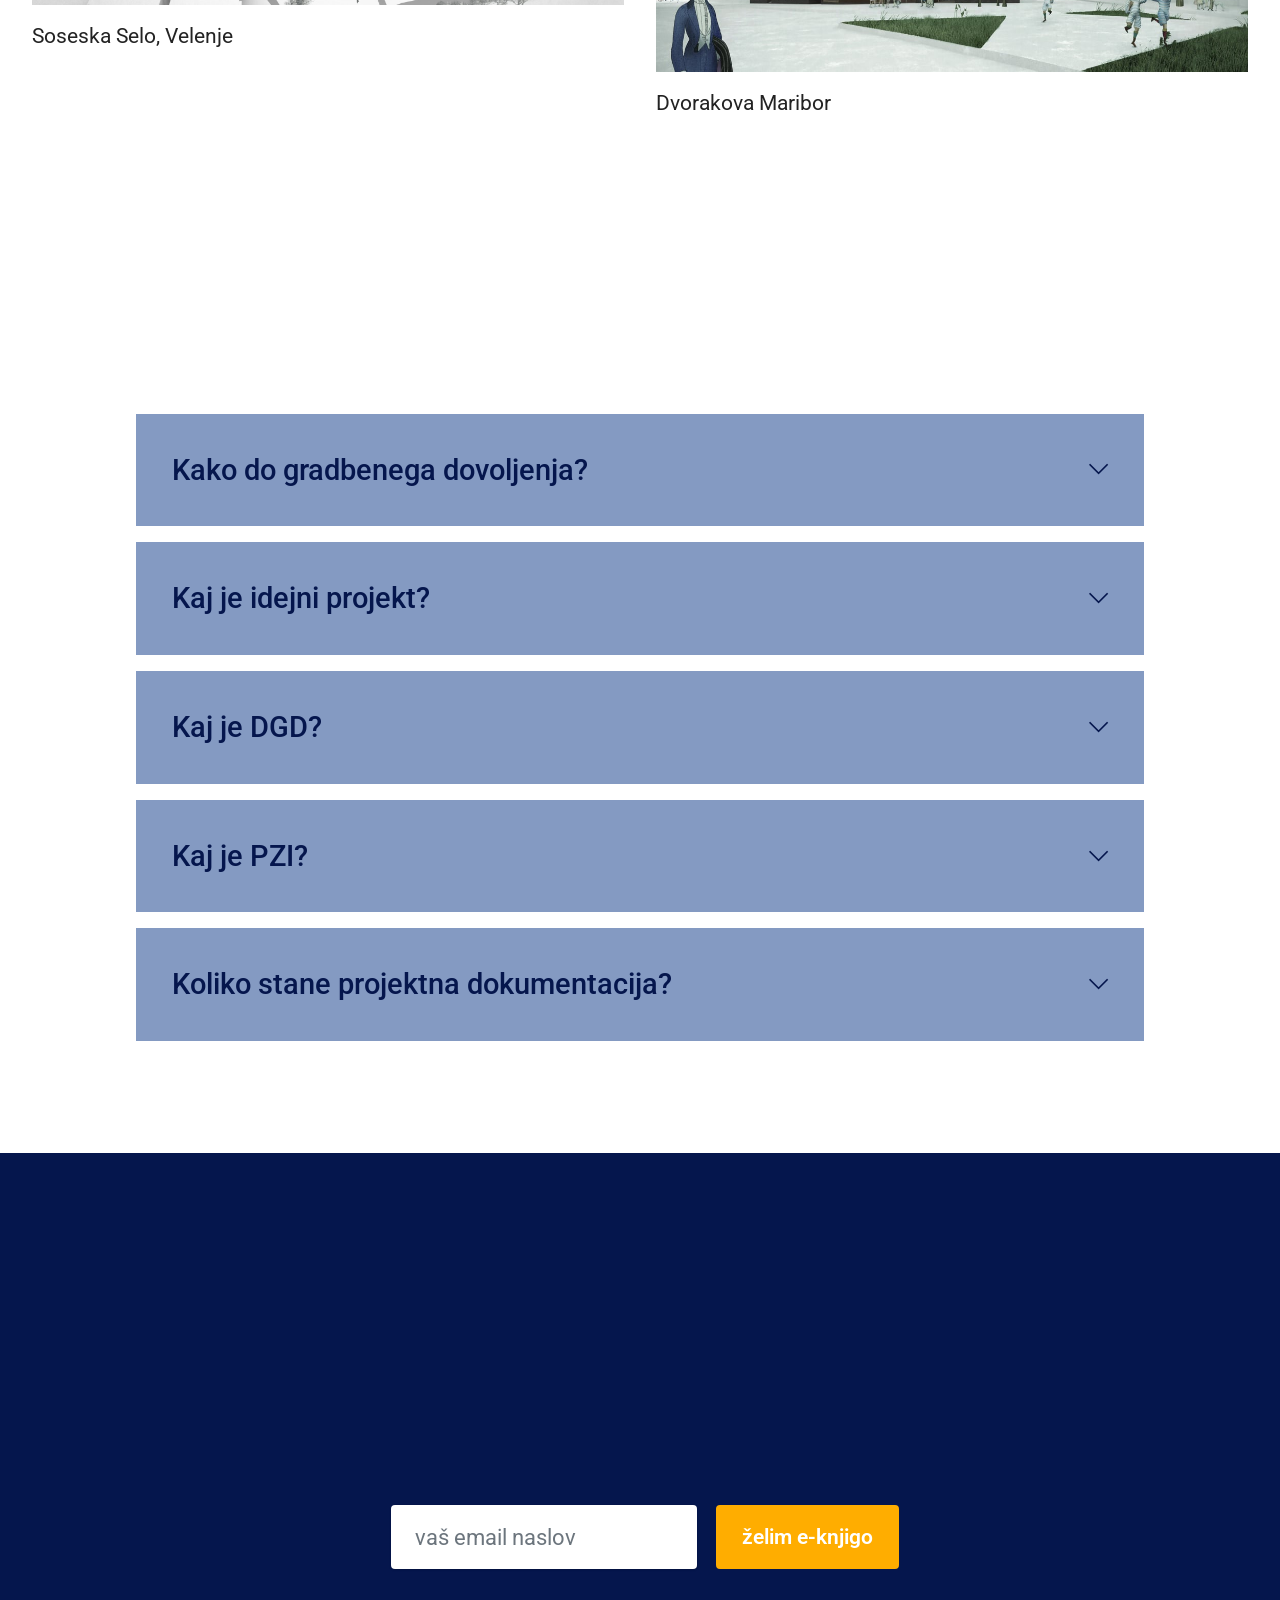
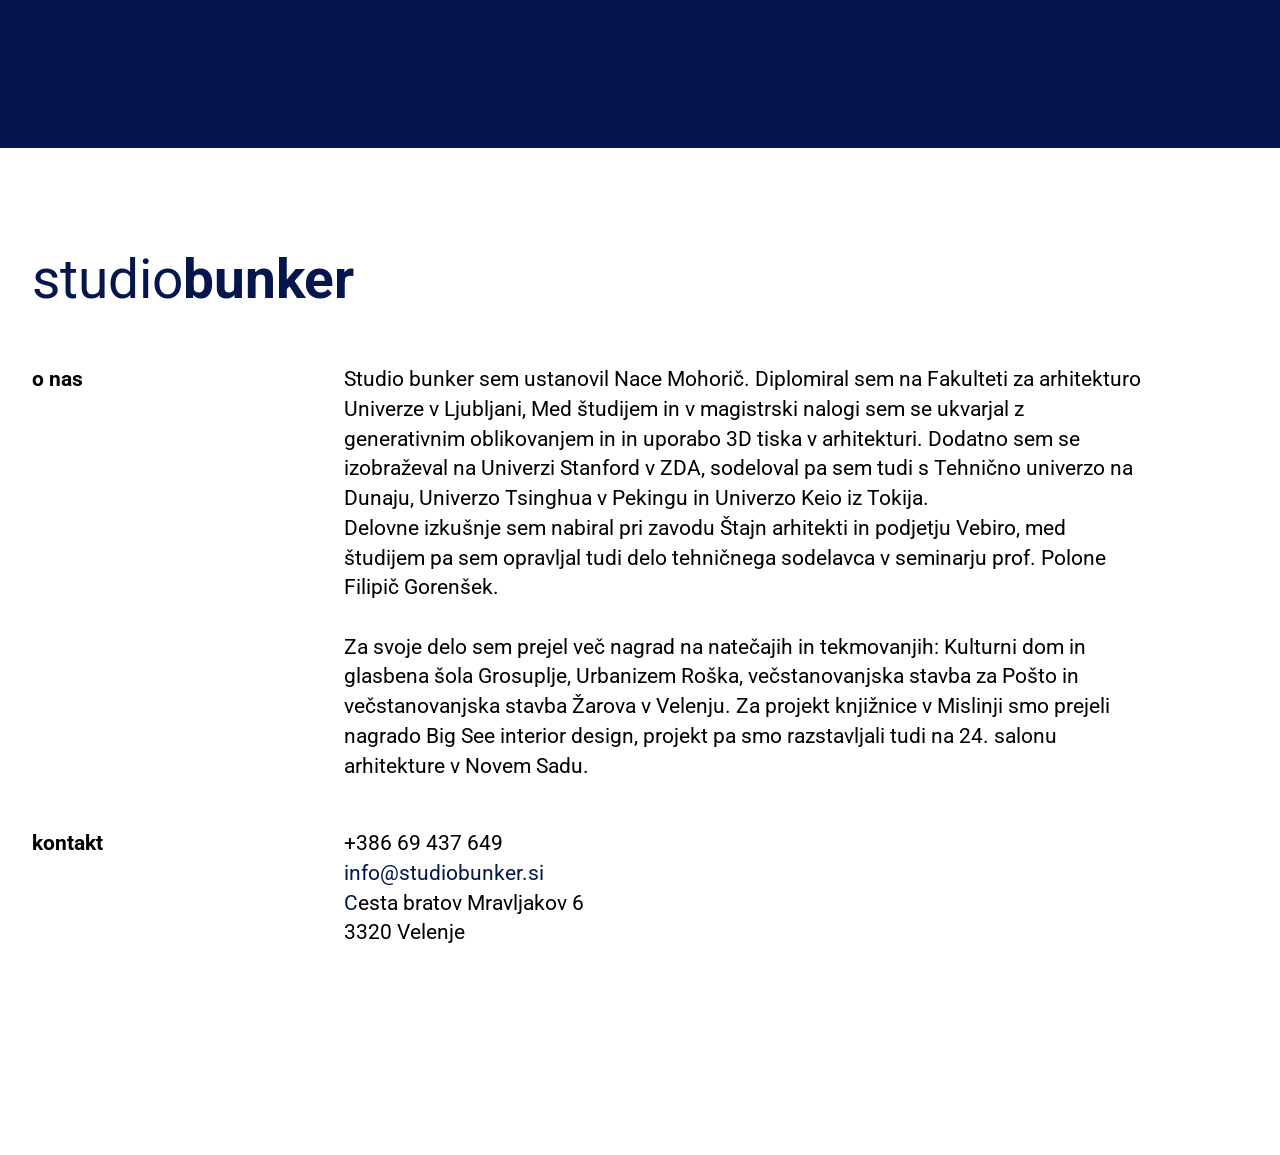
==== commit afb58534: "Add files via upload" ====
--- a/index.html
+++ b/index.html
@@ -20,7 +20,7 @@
   <link rel="stylesheet" href="assets/gallery/style.css">
   <link rel="preload" href="https://fonts.googleapis.com/css?family=Roboto:100,200,300,400,500,600,700,800,900,100i,200i,300i,400i,500i,600i,700i,800i,900i&display=swap" as="style" onload="this.onload=null;this.rel='stylesheet'">
   <noscript><link rel="stylesheet" href="https://fonts.googleapis.com/css?family=Roboto:100,200,300,400,500,600,700,800,900,100i,200i,300i,400i,500i,600i,700i,800i,900i&display=swap"></noscript>
-  <link rel="preload" as="style" href="assets/mobirise/css/mbr-additional.css?v=5nTvOt"><link rel="stylesheet" href="assets/mobirise/css/mbr-additional.css?v=5nTvOt" type="text/css">
+  <link rel="preload" as="style" href="assets/mobirise/css/mbr-additional.css?v=H1qC9D"><link rel="stylesheet" href="assets/mobirise/css/mbr-additional.css?v=H1qC9D" type="text/css">
 
   
   
@@ -169,8 +169,8 @@
         </div>
         <div class="row mbr-gallery mbr-masonry" data-masonry="{&quot;percentPosition&quot;: true }">
             <div class="col-12 col-md-6 col-lg-6 item gallery-image active">
-                <div class="item-wrapper" data-toggle="modal" data-bs-toggle="modal" data-target="#v2QQ7N3ENE-modal" data-bs-target="#v2QQ7N3ENE-modal">
-                    <img class="w-100" src="assets/images/library20mislinja20-20biro20bunker20204-1920x1080.jpg" alt="knjižnica mislinja" data-slide-to="0" data-bs-slide-to="0" data-target="#lb-v2QQ7N3ENE" data-bs-target="#lb-v2QQ7N3ENE">
+                <div class="item-wrapper" data-toggle="modal" data-bs-toggle="modal" data-target="#v2QSV79Eze-modal" data-bs-target="#v2QSV79Eze-modal">
+                    <img class="w-100" src="assets/images/library20mislinja20-20biro20bunker20204-1920x1080.jpg" alt="knjižnica mislinja" data-slide-to="0" data-bs-slide-to="0" data-target="#lb-v2QSV79Eze" data-bs-target="#lb-v2QSV79Eze">
                     <div class="icon-wrapper">
                         <span class="mobi-mbri mobi-mbri-search mbr-iconfont mbr-iconfont-btn"></span>
                     </div>
@@ -179,16 +179,16 @@
             </div>
             
             <div class="col-12 col-md-6 col-lg-6 item gallery-image">
-                <div class="item-wrapper" data-toggle="modal" data-bs-toggle="modal" data-target="#v2QQ7N3ENE-modal" data-bs-target="#v2QQ7N3ENE-modal">
-                    <img class="w-100" src="assets/images/library20mislinja20-20biro20bunker20206-1158x651.jpeg" alt="Mobirise Website Builder" data-slide-to="1" data-bs-slide-to="1" data-target="#lb-v2QQ7N3ENE" data-bs-target="#lb-v2QQ7N3ENE">
+                <div class="item-wrapper" data-toggle="modal" data-bs-toggle="modal" data-target="#v2QSV79Eze-modal" data-bs-target="#v2QSV79Eze-modal">
+                    <img class="w-100" src="assets/images/library20mislinja20-20biro20bunker20206-1158x651.jpeg" alt="Mobirise Website Builder" data-slide-to="1" data-bs-slide-to="1" data-target="#lb-v2QSV79Eze" data-bs-target="#lb-v2QSV79Eze">
                     <div class="icon-wrapper">
                         <span class="mobi-mbri mobi-mbri-search mbr-iconfont mbr-iconfont-btn"></span>
                     </div>
                 </div>
                 <h6 class="mbr-item-subtitle mbr-fonts-style align-center mb-0 mt-3 display-7">Knjižnica Mislinja</h6>
             </div><div class="col-12 col-md-6 col-lg-6 item gallery-image">
-                <div class="item-wrapper" data-toggle="modal" data-bs-toggle="modal" data-target="#v2QQ7N3ENE-modal" data-bs-target="#v2QQ7N3ENE-modal">
-                    <img class="w-100" src="assets/images/vhod-1920x1080.jpg" alt="parkirna hiša Slovenj Gradec" data-slide-to="2" data-bs-slide-to="2" data-target="#lb-v2QQ7N3ENE" data-bs-target="#lb-v2QQ7N3ENE">
+                <div class="item-wrapper" data-toggle="modal" data-bs-toggle="modal" data-target="#v2QSV79Eze-modal" data-bs-target="#v2QSV79Eze-modal">
+                    <img class="w-100" src="assets/images/vhod-1920x1080.jpg" alt="parkirna hiša Slovenj Gradec" data-slide-to="2" data-bs-slide-to="2" data-target="#lb-v2QSV79Eze" data-bs-target="#lb-v2QSV79Eze">
                     <div class="icon-wrapper">
                         <span class="mobi-mbri mobi-mbri-search mbr-iconfont mbr-iconfont-btn"></span>
                     </div>
@@ -196,40 +196,40 @@
                 <h6 class="mbr-item-subtitle mbr-fonts-style align-center mb-0 mt-3 display-7">Parkirna hiša Slovenj Gradec</h6>
             </div>
             <div class="col-12 col-md-6 col-lg-6 item gallery-image">
-                <div class="item-wrapper" data-toggle="modal" data-bs-toggle="modal" data-target="#v2QQ7N3ENE-modal" data-bs-target="#v2QQ7N3ENE-modal">
-                    <img class="w-100" src="assets/images/aks-1158x651.png" alt="kulturni dom in knjižnica šenčur" data-slide-to="3" data-bs-slide-to="3" data-target="#lb-v2QQ7N3ENE" data-bs-target="#lb-v2QQ7N3ENE">
+                <div class="item-wrapper" data-toggle="modal" data-bs-toggle="modal" data-target="#v2QSV79Eze-modal" data-bs-target="#v2QSV79Eze-modal">
+                    <img class="w-100" src="assets/images/aks-1158x651.png" alt="kulturni dom in knjižnica šenčur" data-slide-to="3" data-bs-slide-to="3" data-target="#lb-v2QSV79Eze" data-bs-target="#lb-v2QSV79Eze">
                     <div class="icon-wrapper">
                         <span class="mobi-mbri mobi-mbri-search mbr-iconfont mbr-iconfont-btn"></span>
                     </div>
                 </div>
                 <h6 class="mbr-item-subtitle mbr-fonts-style align-center mb-0 mt-3 display-7">Kulturni dom in Knjižnica Šenčur</h6>
             </div><div class="col-12 col-md-6 col-lg-6 item gallery-image">
-                <div class="item-wrapper" data-toggle="modal" data-bs-toggle="modal" data-target="#v2QQ7N3ENE-modal" data-bs-target="#v2QQ7N3ENE-modal">
-                    <img class="w-100" src="assets/images/fasada-1920x1080.jpeg" alt="Parkirna hiša Slovenj Gradec" data-slide-to="4" data-bs-slide-to="4" data-target="#lb-v2QQ7N3ENE" data-bs-target="#lb-v2QQ7N3ENE">
+                <div class="item-wrapper" data-toggle="modal" data-bs-toggle="modal" data-target="#v2QSV79Eze-modal" data-bs-target="#v2QSV79Eze-modal">
+                    <img class="w-100" src="assets/images/fasada-1920x1080.jpeg" alt="Parkirna hiša Slovenj Gradec" data-slide-to="4" data-bs-slide-to="4" data-target="#lb-v2QSV79Eze" data-bs-target="#lb-v2QSV79Eze">
                     <div class="icon-wrapper">
                         <span class="mobi-mbri mobi-mbri-search mbr-iconfont mbr-iconfont-btn"></span>
                     </div>
                 </div>
                 <h6 class="mbr-item-subtitle mbr-fonts-style align-center mb-0 mt-3 display-7">Parkirna hiša Slovenj Gradec</h6>
             </div><div class="col-12 col-md-6 col-lg-6 item gallery-image">
-                <div class="item-wrapper" data-toggle="modal" data-bs-toggle="modal" data-target="#v2QQ7N3ENE-modal" data-bs-target="#v2QQ7N3ENE-modal">
-                    <img class="w-100" src="assets/images/aks-1920x1080.jpeg" alt="Stolp Bovljek" data-slide-to="5" data-bs-slide-to="5" data-target="#lb-v2QQ7N3ENE" data-bs-target="#lb-v2QQ7N3ENE">
+                <div class="item-wrapper" data-toggle="modal" data-bs-toggle="modal" data-target="#v2QSV79Eze-modal" data-bs-target="#v2QSV79Eze-modal">
+                    <img class="w-100" src="assets/images/aks-1920x1080.jpeg" alt="Stolp Bovljek" data-slide-to="5" data-bs-slide-to="5" data-target="#lb-v2QSV79Eze" data-bs-target="#lb-v2QSV79Eze">
                     <div class="icon-wrapper">
                         <span class="mobi-mbri mobi-mbri-search mbr-iconfont mbr-iconfont-btn"></span>
                     </div>
                 </div>
                 <h6 class="mbr-item-subtitle mbr-fonts-style align-center mb-0 mt-3 display-7">Stolp Bovljek</h6>
             </div><div class="col-12 col-md-6 col-lg-6 item gallery-image">
-                <div class="item-wrapper" data-toggle="modal" data-bs-toggle="modal" data-target="#v2QQ7N3ENE-modal" data-bs-target="#v2QQ7N3ENE-modal">
-                    <img class="w-100" src="assets/images/a-1-1158x651.jpg" alt="Za pošto Velenje OPPN" data-slide-to="6" data-bs-slide-to="6" data-target="#lb-v2QQ7N3ENE" data-bs-target="#lb-v2QQ7N3ENE">
+                <div class="item-wrapper" data-toggle="modal" data-bs-toggle="modal" data-target="#v2QSV79Eze-modal" data-bs-target="#v2QSV79Eze-modal">
+                    <img class="w-100" src="assets/images/a-1-1158x651.jpg" alt="Za pošto Velenje OPPN" data-slide-to="6" data-bs-slide-to="6" data-target="#lb-v2QSV79Eze" data-bs-target="#lb-v2QSV79Eze">
                     <div class="icon-wrapper">
                         <span class="mobi-mbri mobi-mbri-search mbr-iconfont mbr-iconfont-btn"></span>
                     </div>
                 </div>
                 <h6 class="mbr-item-subtitle mbr-fonts-style align-center mb-0 mt-3 display-7">Za pošto, Velenje</h6>
             </div><div class="col-12 col-md-6 col-lg-6 item gallery-image">
-                <div class="item-wrapper" data-toggle="modal" data-bs-toggle="modal" data-target="#v2QQ7N3ENE-modal" data-bs-target="#v2QQ7N3ENE-modal">
-                    <img class="w-100" src="assets/images/pogled20dron-1-2000x1125.jpg" alt="Soseska Selo Velenje" data-slide-to="7" data-bs-slide-to="7" data-target="#lb-v2QQ7N3ENE" data-bs-target="#lb-v2QQ7N3ENE">
+                <div class="item-wrapper" data-toggle="modal" data-bs-toggle="modal" data-target="#v2QSV79Eze-modal" data-bs-target="#v2QSV79Eze-modal">
+                    <img class="w-100" src="assets/images/pogled20dron-1-2000x1125.jpg" alt="Soseska Selo Velenje" data-slide-to="7" data-bs-slide-to="7" data-target="#lb-v2QSV79Eze" data-bs-target="#lb-v2QSV79Eze">
                     <div class="icon-wrapper">
                         <span class="mobi-mbri mobi-mbri-search mbr-iconfont mbr-iconfont-btn"></span>
                     </div>
@@ -238,8 +238,8 @@
             </div>
             
             <div class="col-12 col-md-6 col-lg-6 item gallery-image">
-                <div class="item-wrapper" data-toggle="modal" data-bs-toggle="modal" data-target="#v2QQ7N3ENE-modal" data-bs-target="#v2QQ7N3ENE-modal">
-                    <img class="w-100" src="assets/images/f5-2-1158x651.jpg" alt="Dvorakova Maribor" data-slide-to="8" data-bs-slide-to="8" data-target="#lb-v2QQ7N3ENE" data-bs-target="#lb-v2QQ7N3ENE">
+                <div class="item-wrapper" data-toggle="modal" data-bs-toggle="modal" data-target="#v2QSV79Eze-modal" data-bs-target="#v2QSV79Eze-modal">
+                    <img class="w-100" src="assets/images/f5-2-1158x651.jpg" alt="Dvorakova Maribor" data-slide-to="8" data-bs-slide-to="8" data-target="#lb-v2QSV79Eze" data-bs-target="#lb-v2QSV79Eze">
                     <div class="icon-wrapper">
                         <span class="mobi-mbri mobi-mbri-search mbr-iconfont mbr-iconfont-btn"></span>
                     </div>
@@ -249,11 +249,11 @@
             
         </div>
 
-        <div class="modal mbr-slider" tabindex="-1" role="dialog" aria-hidden="true" id="v2QQ7N3ENE-modal">
+        <div class="modal mbr-slider" tabindex="-1" role="dialog" aria-hidden="true" id="v2QSV79Eze-modal">
             <div class="modal-dialog" role="document">
                 <div class="modal-content">
                     <div class="modal-body">
-                        <div class="carousel slide carousel-fade" id="lb-v2QQ7N3ENE" data-interval="8000" data-bs-interval="8000">
+                        <div class="carousel slide carousel-fade" id="lb-v2QSV79Eze" data-interval="8000" data-bs-interval="8000">
                             <div class="carousel-inner">
                                 <div class="carousel-item active">
                                     <img class="d-block w-100" src="assets/images/library20mislinja20-20biro20bunker20204-1920x1080.jpg" alt="Mobirise Website Builder">
@@ -282,21 +282,21 @@
                                 
                             </div>
                             <ol class="carousel-indicators">
-                                <li data-slide-to="0" data-bs-slide-to="0" class="active" data-target="#lb-v2QQ7N3ENE" data-bs-target="#lb-v2QQ7N3ENE"></li>
-                                <li data-slide-to="1" data-bs-slide-to="1" data-target="#lb-v2QQ7N3ENE" data-bs-target="#lb-v2QQ7N3ENE"></li>
-                                <li data-slide-to="2" data-bs-slide-to="2" data-target="#lb-v2QQ7N3ENE" data-bs-target="#lb-v2QQ7N3ENE"></li>
-                                <li data-slide-to="3" data-bs-slide-to="3" data-target="#lb-v2QQ7N3ENE" data-bs-target="#lb-v2QQ7N3ENE"></li>
-                                <li data-slide-to="4" data-bs-slide-to="4" data-target="#lb-v2QQ7N3ENE" data-bs-target="#lb-v2QQ7N3ENE"></li><li data-slide-to="5" data-bs-slide-to="5" data-target="#lb-v2QQ7N3ENE" data-bs-target="#lb-v2QQ7N3ENE"></li><li data-slide-to="6" data-bs-slide-to="6" data-target="#lb-v2QQ7N3ENE" data-bs-target="#lb-v2QQ7N3ENE"></li>
-                                <li data-slide-to="7" data-bs-slide-to="7" data-target="#lb-v2QQ7N3ENE" data-bs-target="#lb-v2QQ7N3ENE"></li><li data-slide-to="8" data-bs-slide-to="8" data-target="#lb-v2QQ7N3ENE" data-bs-target="#lb-v2QQ7N3ENE"></li>
+                                <li data-slide-to="0" data-bs-slide-to="0" class="active" data-target="#lb-v2QSV79Eze" data-bs-target="#lb-v2QSV79Eze"></li>
+                                <li data-slide-to="1" data-bs-slide-to="1" data-target="#lb-v2QSV79Eze" data-bs-target="#lb-v2QSV79Eze"></li>
+                                <li data-slide-to="2" data-bs-slide-to="2" data-target="#lb-v2QSV79Eze" data-bs-target="#lb-v2QSV79Eze"></li>
+                                <li data-slide-to="3" data-bs-slide-to="3" data-target="#lb-v2QSV79Eze" data-bs-target="#lb-v2QSV79Eze"></li>
+                                <li data-slide-to="4" data-bs-slide-to="4" data-target="#lb-v2QSV79Eze" data-bs-target="#lb-v2QSV79Eze"></li><li data-slide-to="5" data-bs-slide-to="5" data-target="#lb-v2QSV79Eze" data-bs-target="#lb-v2QSV79Eze"></li><li data-slide-to="6" data-bs-slide-to="6" data-target="#lb-v2QSV79Eze" data-bs-target="#lb-v2QSV79Eze"></li>
+                                <li data-slide-to="7" data-bs-slide-to="7" data-target="#lb-v2QSV79Eze" data-bs-target="#lb-v2QSV79Eze"></li><li data-slide-to="8" data-bs-slide-to="8" data-target="#lb-v2QSV79Eze" data-bs-target="#lb-v2QSV79Eze"></li>
                                 
                             </ol>
                             <a role="button" href="" class="close" data-dismiss="modal" data-bs-dismiss="modal" aria-label="Close">
                             </a>
-                            <a class="carousel-control-prev carousel-control" role="button" data-slide="prev" data-bs-slide="prev" href="#lb-v2QQ7N3ENE">
+                            <a class="carousel-control-prev carousel-control" role="button" data-slide="prev" data-bs-slide="prev" href="#lb-v2QSV79Eze">
                                 <span class="mobi-mbri mobi-mbri-arrow-prev" aria-hidden="true"></span>
                                 <span class="sr-only visually-hidden">Previous</span>
                             </a>
-                            <a class="carousel-control-next carousel-control" role="button" data-slide="next" data-bs-slide="next" href="#lb-v2QQ7N3ENE">
+                            <a class="carousel-control-next carousel-control" role="button" data-slide="next" data-bs-slide="next" href="#lb-v2QSV79Eze">
                                 <span class="mobi-mbri mobi-mbri-arrow-next" aria-hidden="true"></span>
                                 <span class="sr-only visually-hidden">Next</span>
                             </a>
@@ -421,7 +421,7 @@
 
 				<div class="text-wrapper align-left" data-form-type="formoid">
 					<!--Formbuilder Form-->
-					<form action="https://mobirise.eu/" method="POST" class="mbr-form form-with-styler" data-form-title="Form Name"><input type="hidden" name="email" data-form-email="true" value="iPgGxo8dcnTJIYTRbEOiO/2C9jw/X7GSPHPBNMwQOyCSSygvUF1jNZOtgzzzSXJiGpczw6jjp+1D7wSp9epZ4VfoZKt3eD5RxhZmwh6yy/XhS+oU/Fv1/6d0EBjmX/GS">
+					<form action="https://mobirise.eu/" method="POST" class="mbr-form form-with-styler" data-form-title="Form Name"><input type="hidden" name="email" data-form-email="true" value="JSV30sY578MYWvmOuqdGDWYa+ZL3vG+tu3GXoGjMh5lFHfMUQyqf27ksHes2soCneCCV4q8Wj+MkFkvUkb3m64/mpqzRHU3tWyt5bK+SRld+pfpMKOznvhMEma4sKW2e">
 						<div class="row">
 							<div hidden="hidden" data-form-alert="" class="alert alert-success col-12">Hvala. Kmalu boste na vaš mail prejeli e-knjigo.</div>
 							<div hidden="hidden" data-form-alert-danger="" class="alert alert-danger col-12">
@@ -478,7 +478,7 @@
     </div>
 
   </div>
-</section><section class="display-7" style="padding: 0;align-items: center;justify-content: center;flex-wrap: wrap;    align-content: center;display: flex;position: relative;height: 4rem;"><a href="https://mobiri.se/3133961" style="flex: 1 1;height: 4rem;position: absolute;width: 100%;z-index: 1;"><img alt="" style="height: 4rem;" src="[data-uri]"></a><p style="margin: 0;text-align: center;" class="display-7">&#8204;</p><a style="z-index:1" href="https://mobirise.com">Mobirise </a></section><script src="assets/bootstrap/js/bootstrap.bundle.min.js"></script>  <script src="assets/web/assets/cookies-alert-plugin/cookies-alert-core.js"></script>  <script src="assets/web/assets/cookies-alert-plugin/cookies-alert-script.js"></script>  <script src="assets/smoothscroll/smooth-scroll.js"></script>  <script src="assets/ytplayer/index.js"></script>  <script src="assets/masonry/masonry.pkgd.min.js"></script>  <script src="assets/imagesloaded/imagesloaded.pkgd.min.js"></script>  <script src="assets/mbr-switch-arrow/mbr-switch-arrow.js"></script>  <script src="assets/theme/js/script.js"></script>  <script src="assets/gallery/player.min.js"></script>  <script src="assets/gallery/script.js"></script>  <script src="assets/formoid/formoid.min.js"></script>  
+</section><section class="display-7" style="padding: 0;align-items: center;justify-content: center;flex-wrap: wrap;    align-content: center;display: flex;position: relative;height: 4rem;"><a href="https://mobiri.se/3133961" style="flex: 1 1;height: 4rem;position: absolute;width: 100%;z-index: 1;"><img alt="" style="height: 4rem;" src="[data-uri]"></a><p style="margin: 0;text-align: center;" class="display-7">&#8204;</p><a style="z-index:1" href="https://mobirise.com/drag-drop-website-builder.html">Drag & Drop Website Builder</a></section><script src="assets/bootstrap/js/bootstrap.bundle.min.js"></script>  <script src="assets/web/assets/cookies-alert-plugin/cookies-alert-core.js"></script>  <script src="assets/web/assets/cookies-alert-plugin/cookies-alert-script.js"></script>  <script src="assets/smoothscroll/smooth-scroll.js"></script>  <script src="assets/ytplayer/index.js"></script>  <script src="assets/masonry/masonry.pkgd.min.js"></script>  <script src="assets/imagesloaded/imagesloaded.pkgd.min.js"></script>  <script src="assets/mbr-switch-arrow/mbr-switch-arrow.js"></script>  <script src="assets/theme/js/script.js"></script>  <script src="assets/gallery/player.min.js"></script>  <script src="assets/gallery/script.js"></script>  <script src="assets/formoid/formoid.min.js"></script>  
   
   
 <input name="cookieData" type="hidden" data-cookie-cookiesAlertType='false' data-cookie-customDialogSelector='null' data-cookie-colorText='#424a4d' data-cookie-colorBg='rgb(255, 255, 255)' data-cookie-opacityOverlay='0' data-cookie-bgOpacity='100' data-cookie-textButton='Sprejmem.' data-cookie-rejectText='REJECT' data-cookie-colorButton='#05164d' data-cookie-rejectColor='#ffffff' data-cookie-colorLink='#424a4d' data-cookie-underlineLink='true' data-cookie-text="Da vam lahko zagotovimo najboljšo izkušnjo uporabe, moramo zbrati nekaj piškotkov.">
--- a/assets/web/assets/mobirise-icons2/mobirise2.css
+++ b/assets/web/assets/mobirise-icons2/mobirise2.css
@@ -0,0 +1,498 @@
+@font-face {
+  font-family: 'Moririse2';
+  font-display: swap;
+  src:  url('mobirise2.eot?f2bix4');
+  src:  url('mobirise2.eot?f2bix4#iefix') format('embedded-opentype'),
+    url('mobirise2.ttf?f2bix4') format('truetype'),
+    url('mobirise2.woff?f2bix4') format('woff'),
+    url('mobirise2.svg?f2bix4#mobirise2') format('svg');
+  font-weight: normal;
+  font-style: normal;
+}
+
+[class^="mobi-"], [class*=" mobi-"] {
+  /* use !important to prevent issues with browser extensions that change fonts */
+  font-family: 'Moririse2' !important;
+  speak: none;
+  font-style: normal;
+  font-weight: normal;
+  font-variant: normal;
+  text-transform: none;
+  line-height: 1;
+
+  /* Better Font Rendering =========== */
+  -webkit-font-smoothing: antialiased;
+  -moz-osx-font-smoothing: grayscale;
+}
+
+.mobi-mbri-add-submenu:before {
+  content: "\e900";
+}
+.mobi-mbri-alert:before {
+  content: "\e901";
+}
+.mobi-mbri-align-center:before {
+  content: "\e902";
+}
+.mobi-mbri-align-justify:before {
+  content: "\e903";
+}
+.mobi-mbri-align-left:before {
+  content: "\e904";
+}
+.mobi-mbri-align-right:before {
+  content: "\e905";
+}
+.mobi-mbri-android:before {
+  content: "\e906";
+}
+.mobi-mbri-apple:before {
+  content: "\e907";
+}
+.mobi-mbri-arrow-down:before {
+  content: "\e908";
+}
+.mobi-mbri-arrow-next:before {
+  content: "\e909";
+}
+.mobi-mbri-arrow-prev:before {
+  content: "\e90a";
+}
+.mobi-mbri-arrow-up:before {
+  content: "\e90b";
+}
+.mobi-mbri-bold:before {
+  content: "\e90c";
+}
+.mobi-mbri-bookmark:before {
+  content: "\e90d";
+}
+.mobi-mbri-bootstrap:before {
+  content: "\e90e";
+}
+.mobi-mbri-briefcase:before {
+  content: "\e90f";
+}
+.mobi-mbri-browse:before {
+  content: "\e910";
+}
+.mobi-mbri-bulleted-list:before {
+  content: "\e911";
+}
+.mobi-mbri-calendar:before {
+  content: "\e912";
+}
+.mobi-mbri-camera:before {
+  content: "\e913";
+}
+.mobi-mbri-cart-add:before {
+  content: "\e914";
+}
+.mobi-mbri-cart-full:before {
+  content: "\e915";
+}
+.mobi-mbri-cash:before {
+  content: "\e916";
+}
+.mobi-mbri-change-style:before {
+  content: "\e917";
+}
+.mobi-mbri-chat:before {
+  content: "\e918";
+}
+.mobi-mbri-clock:before {
+  content: "\e919";
+}
+.mobi-mbri-close:before {
+  content: "\e91a";
+}
+.mobi-mbri-cloud:before {
+  content: "\e91b";
+}
+.mobi-mbri-code:before {
+  content: "\e91c";
+}
+.mobi-mbri-contact-form:before {
+  content: "\e91d";
+}
+.mobi-mbri-credit-card:before {
+  content: "\e91e";
+}
+.mobi-mbri-cursor-click:before {
+  content: "\e91f";
+}
+.mobi-mbri-cust-feedback:before {
+  content: "\e920";
+}
+.mobi-mbri-database:before {
+  content: "\e921";
+}
+.mobi-mbri-delivery:before {
+  content: "\e922";
+}
+.mobi-mbri-desktop:before {
+  content: "\e923";
+}
+.mobi-mbri-devices:before {
+  content: "\e924";
+}
+.mobi-mbri-down:before {
+  content: "\e925";
+}
+.mobi-mbri-download-2:before {
+  content: "\e926";
+}
+.mobi-mbri-download:before {
+  content: "\e927";
+}
+.mobi-mbri-drag-n-drop-2:before {
+  content: "\e928";
+}
+.mobi-mbri-drag-n-drop:before {
+  content: "\e929";
+}
+.mobi-mbri-edit-2:before {
+  content: "\e92a";
+}
+.mobi-mbri-edit:before {
+  content: "\e92b";
+}
+.mobi-mbri-error:before {
+  content: "\e92c";
+}
+.mobi-mbri-extension:before {
+  content: "\e92d";
+}
+.mobi-mbri-features:before {
+  content: "\e92e";
+}
+.mobi-mbri-file:before {
+  content: "\e92f";
+}
+.mobi-mbri-flag:before {
+  content: "\e930";
+}
+.mobi-mbri-folder:before {
+  content: "\e931";
+}
+.mobi-mbri-gift:before {
+  content: "\e932";
+}
+.mobi-mbri-github:before {
+  content: "\e933";
+}
+.mobi-mbri-globe-2:before {
+  content: "\e934";
+}
+.mobi-mbri-globe:before {
+  content: "\e935";
+}
+.mobi-mbri-growing-chart:before {
+  content: "\e936";
+}
+.mobi-mbri-hearth:before {
+  content: "\e937";
+}
+.mobi-mbri-help:before {
+  content: "\e938";
+}
+.mobi-mbri-home:before {
+  content: "\e939";
+}
+.mobi-mbri-hot-cup:before {
+  content: "\e93a";
+}
+.mobi-mbri-idea:before {
+  content: "\e93b";
+}
+.mobi-mbri-image-gallery:before {
+  content: "\e93c";
+}
+.mobi-mbri-image-slider:before {
+  content: "\e93d";
+}
+.mobi-mbri-info:before {
+  content: "\e93e";
+}
+.mobi-mbri-italic:before {
+  content: "\e93f";
+}
+.mobi-mbri-key:before {
+  content: "\e940";
+}
+.mobi-mbri-laptop:before {
+  content: "\e941";
+}
+.mobi-mbri-layers:before {
+  content: "\e942";
+}
+.mobi-mbri-left-right:before {
+  content: "\e943";
+}
+.mobi-mbri-left:before {
+  content: "\e944";
+}
+.mobi-mbri-letter:before {
+  content: "\e945";
+}
+.mobi-mbri-like:before {
+  content: "\e946";
+}
+.mobi-mbri-link:before {
+  content: "\e947";
+}
+.mobi-mbri-lock:before {
+  content: "\e948";
+}
+.mobi-mbri-login:before {
+  content: "\e949";
+}
+.mobi-mbri-logout:before {
+  content: "\e94a";
+}
+.mobi-mbri-magic-stick:before {
+  content: "\e94b";
+}
+.mobi-mbri-map-pin:before {
+  content: "\e94c";
+}
+.mobi-mbri-menu:before {
+  content: "\e94d";
+}
+.mobi-mbri-mobile-2:before {
+  content: "\e94e";
+}
+.mobi-mbri-mobile-horizontal:before {
+  content: "\e94f";
+}
+.mobi-mbri-mobile:before {
+  content: "\e950";
+}
+.mobi-mbri-mobirise:before {
+  content: "\e951";
+}
+.mobi-mbri-more-horizontal:before {
+  content: "\e952";
+}
+.mobi-mbri-more-vertical:before {
+  content: "\e953";
+}
+.mobi-mbri-music:before {
+  content: "\e954";
+}
+.mobi-mbri-new-file:before {
+  content: "\e955";
+}
+.mobi-mbri-numbered-list:before {
+  content: "\e956";
+}
+.mobi-mbri-opened-folder:before {
+  content: "\e957";
+}
+.mobi-mbri-pages:before {
+  content: "\e958";
+}
+.mobi-mbri-paper-plane:before {
+  content: "\e959";
+}
+.mobi-mbri-paperclip:before {
+  content: "\e95a";
+}
+.mobi-mbri-phone:before {
+  content: "\e95b";
+}
+.mobi-mbri-photo:before {
+  content: "\e95c";
+}
+.mobi-mbri-photos:before {
+  content: "\e95d";
+}
+.mobi-mbri-pin:before {
+  content: "\e95e";
+}
+.mobi-mbri-play:before {
+  content: "\e95f";
+}
+.mobi-mbri-plus:before {
+  content: "\e960";
+}
+.mobi-mbri-preview:before {
+  content: "\e961";
+}
+.mobi-mbri-print:before {
+  content: "\e962";
+}
+.mobi-mbri-protect:before {
+  content: "\e963";
+}
+.mobi-mbri-question:before {
+  content: "\e964";
+}
+.mobi-mbri-quote-left:before {
+  content: "\e965";
+}
+.mobi-mbri-quote-right:before {
+  content: "\e966";
+}
+.mobi-mbri-redo:before {
+  content: "\e967";
+}
+.mobi-mbri-refresh:before {
+  content: "\e968";
+}
+.mobi-mbri-responsive-2:before {
+  content: "\e969";
+}
+.mobi-mbri-responsive:before {
+  content: "\e96a";
+}
+.mobi-mbri-right:before {
+  content: "\e96b";
+}
+.mobi-mbri-rocket:before {
+  content: "\e96c";
+}
+.mobi-mbri-sad-face:before {
+  content: "\e96d";
+}
+.mobi-mbri-sale:before {
+  content: "\e96e";
+}
+.mobi-mbri-save:before {
+  content: "\e96f";
+}
+.mobi-mbri-search:before {
+  content: "\e970";
+}
+.mobi-mbri-setting-2:before {
+  content: "\e971";
+}
+.mobi-mbri-setting-3:before {
+  content: "\e972";
+}
+.mobi-mbri-setting:before {
+  content: "\e973";
+}
+.mobi-mbri-share:before {
+  content: "\e974";
+}
+.mobi-mbri-shopping-bag:before {
+  content: "\e975";
+}
+.mobi-mbri-shopping-basket:before {
+  content: "\e976";
+}
+.mobi-mbri-shopping-cart:before {
+  content: "\e977";
+}
+.mobi-mbri-sites:before {
+  content: "\e978";
+}
+.mobi-mbri-smile-face:before {
+  content: "\e979";
+}
+.mobi-mbri-speed:before {
+  content: "\e97a";
+}
+.mobi-mbri-star:before {
+  content: "\e97b";
+}
+.mobi-mbri-success:before {
+  content: "\e97c";
+}
+.mobi-mbri-sun:before {
+  content: "\e97d";
+}
+.mobi-mbri-sun2:before {
+  content: "\e97e";
+}
+.mobi-mbri-tablet-vertical:before {
+  content: "\e97f";
+}
+.mobi-mbri-tablet:before {
+  content: "\e980";
+}
+.mobi-mbri-target:before {
+  content: "\e981";
+}
+.mobi-mbri-timer:before {
+  content: "\e982";
+}
+.mobi-mbri-to-ftp:before {
+  content: "\e983";
+}
+.mobi-mbri-to-local-drive:before {
+  content: "\e984";
+}
+.mobi-mbri-touch-swipe:before {
+  content: "\e985";
+}
+.mobi-mbri-touch:before {
+  content: "\e986";
+}
+.mobi-mbri-trash:before {
+  content: "\e987";
+}
+.mobi-mbri-underline:before {
+  content: "\e988";
+}
+.mobi-mbri-undo:before {
+  content: "\e989";
+}
+.mobi-mbri-unlink:before {
+  content: "\e98a";
+}
+.mobi-mbri-unlock:before {
+  content: "\e98b";
+}
+.mobi-mbri-up-down:before {
+  content: "\e98c";
+}
+.mobi-mbri-up:before {
+  content: "\e98d";
+}
+.mobi-mbri-update:before {
+  content: "\e98e";
+}
+.mobi-mbri-upload-2:before {
+  content: "\e98f";
+}
+.mobi-mbri-upload:before {
+  content: "\e990";
+}
+.mobi-mbri-user-2:before {
+  content: "\e991";
+}
+.mobi-mbri-user:before {
+  content: "\e992";
+}
+.mobi-mbri-users:before {
+  content: "\e993";
+}
+.mobi-mbri-video-play:before {
+  content: "\e994";
+}
+.mobi-mbri-video:before {
+  content: "\e995";
+}
+.mobi-mbri-watch:before {
+  content: "\e996";
+}
+.mobi-mbri-website-theme-2:before {
+  content: "\e997";
+}
+.mobi-mbri-website-theme:before {
+  content: "\e998";
+}
+.mobi-mbri-wifi:before {
+  content: "\e999";
+}
+.mobi-mbri-windows:before {
+  content: "\e99a";
+}
+.mobi-mbri-zoom-in:before {
+  content: "\e99b";
+}
+.mobi-mbri-zoom-out:before {
+  content: "\e99c";
+}
--- a/assets/theme/css/style.css
+++ b/assets/theme/css/style.css
@@ -0,0 +1,965 @@
+@charset "UTF-8";
+section {
+  background-color: #ffffff;
+}
+
+body {
+  font-style: normal;
+  line-height: 1.5;
+  font-weight: 400;
+  color: #232323;
+  position: relative;
+}
+
+button {
+  background-color: transparent;
+  border-color: transparent;
+}
+
+.embla__button,
+.carousel-control {
+  background-color: #edefea !important;
+  opacity: 0.8 !important;
+  color: #464845 !important;
+  border-color: #edefea !important;
+}
+
+.carousel .close,
+.modalWindow .close {
+  background-color: #edefea !important;
+  color: #464845 !important;
+  border-color: #edefea !important;
+  opacity: 0.8 !important;
+}
+
+.carousel .close:hover,
+.modalWindow .close:hover {
+  opacity: 1 !important;
+}
+
+.carousel-indicators li {
+  background-color: #edefea !important;
+  border: 2px solid #464845 !important;
+}
+
+.carousel-indicators li:hover,
+.carousel-indicators li:active {
+  opacity: 0.8 !important;
+}
+
+.embla__button:hover,
+.carousel-control:hover {
+  background-color: #edefea !important;
+  opacity: 1 !important;
+}
+
+.modalWindow-video-container {
+  height: 80%;
+}
+
+section,
+.container,
+.container-fluid {
+  position: relative;
+  word-wrap: break-word;
+}
+
+a.mbr-iconfont:hover {
+  text-decoration: none;
+}
+
+.article .lead p,
+.article .lead ul,
+.article .lead ol,
+.article .lead pre,
+.article .lead blockquote {
+  margin-bottom: 0;
+}
+
+a {
+  font-style: normal;
+  font-weight: 400;
+  cursor: pointer;
+}
+a, a:hover {
+  text-decoration: none;
+}
+
+.mbr-section-title {
+  font-style: normal;
+  line-height: 1.3;
+}
+
+.mbr-section-subtitle {
+  line-height: 1.3;
+}
+
+.mbr-text {
+  font-style: normal;
+  line-height: 1.7;
+}
+
+h1,
+h2,
+h3,
+h4,
+h5,
+h6,
+.display-1,
+.display-2,
+.display-4,
+.display-5,
+.display-7,
+span,
+p,
+a {
+  line-height: 1;
+  word-break: break-word;
+  word-wrap: break-word;
+  font-weight: 400;
+}
+
+b,
+strong {
+  font-weight: bold;
+}
+
+input:-webkit-autofill, input:-webkit-autofill:hover, input:-webkit-autofill:focus, input:-webkit-autofill:active {
+  transition-delay: 9999s;
+  -webkit-transition-property: background-color, color;
+  transition-property: background-color, color;
+}
+
+textarea[type=hidden] {
+  display: none;
+}
+
+section {
+  background-position: 50% 50%;
+  background-repeat: no-repeat;
+  background-size: cover;
+}
+section .mbr-background-video,
+section .mbr-background-video-preview {
+  position: absolute;
+  bottom: 0;
+  left: 0;
+  right: 0;
+  top: 0;
+}
+
+.hidden {
+  visibility: hidden;
+}
+
+.mbr-z-index20 {
+  z-index: 20;
+}
+
+/*! Base colors */
+.mbr-white {
+  color: #ffffff;
+}
+
+.mbr-black {
+  color: #111111;
+}
+
+.mbr-bg-white {
+  background-color: #ffffff;
+}
+
+.mbr-bg-black {
+  background-color: #000000;
+}
+
+/*! Text-aligns */
+.align-left {
+  text-align: left;
+}
+
+.align-center {
+  text-align: center;
+}
+
+.align-right {
+  text-align: right;
+}
+
+/*! Font-weight  */
+.mbr-light {
+  font-weight: 300;
+}
+
+.mbr-regular {
+  font-weight: 400;
+}
+
+.mbr-semibold {
+  font-weight: 500;
+}
+
+.mbr-bold {
+  font-weight: 700;
+}
+
+/*! Media  */
+.media-content {
+  flex-basis: 100%;
+}
+
+.media-container-row {
+  display: flex;
+  flex-direction: row;
+  flex-wrap: wrap;
+  justify-content: center;
+  align-content: center;
+  align-items: start;
+}
+.media-container-row .media-size-item {
+  width: 400px;
+}
+
+.media-container-column {
+  display: flex;
+  flex-direction: column;
+  flex-wrap: wrap;
+  justify-content: center;
+  align-content: center;
+  align-items: stretch;
+}
+.media-container-column > * {
+  width: 100%;
+}
+
+@media (min-width: 992px) {
+  .media-container-row {
+    flex-wrap: nowrap;
+  }
+}
+figure {
+  margin-bottom: 0;
+  overflow: hidden;
+}
+
+figure[mbr-media-size] {
+  transition: width 0.1s;
+}
+
+img,
+iframe {
+  display: block;
+  width: 100%;
+}
+
+.card {
+  background-color: transparent;
+  border: none;
+}
+
+.card-box {
+  width: 100%;
+}
+
+.card-img {
+  text-align: center;
+  flex-shrink: 0;
+  -webkit-flex-shrink: 0;
+}
+
+.media {
+  max-width: 100%;
+  margin: 0 auto;
+}
+
+.mbr-figure {
+  align-self: center;
+}
+
+.media-container > div {
+  max-width: 100%;
+}
+
+.mbr-figure img,
+.card-img img {
+  width: 100%;
+}
+
+@media (max-width: 991px) {
+  .media-size-item {
+    width: auto !important;
+  }
+  .media {
+    width: auto;
+  }
+  .mbr-figure {
+    width: 100% !important;
+  }
+}
+/*! Buttons */
+.mbr-section-btn {
+  margin-left: -0.6rem;
+  margin-right: -0.6rem;
+  font-size: 0;
+}
+
+.btn {
+  font-weight: 600;
+  border-width: 1px;
+  font-style: normal;
+  margin: 0.6rem 0.6rem;
+  white-space: normal;
+  transition: all 0.2s ease-in-out;
+  display: inline-flex;
+  align-items: center;
+  justify-content: center;
+  word-break: break-word;
+}
+
+.btn-sm {
+  font-weight: 600;
+  letter-spacing: 0px;
+  transition: all 0.3s ease-in-out;
+}
+
+.btn-md {
+  font-weight: 600;
+  letter-spacing: 0px;
+  transition: all 0.3s ease-in-out;
+}
+
+.btn-lg {
+  font-weight: 600;
+  letter-spacing: 0px;
+  transition: all 0.3s ease-in-out;
+}
+
+.btn-form {
+  margin: 0;
+}
+.btn-form:hover {
+  cursor: pointer;
+}
+
+nav .mbr-section-btn {
+  margin-left: 0rem;
+  margin-right: 0rem;
+}
+
+/*! Btn icon margin */
+.btn .mbr-iconfont,
+.btn.btn-sm .mbr-iconfont {
+  order: 1;
+  cursor: pointer;
+  margin-left: 0.5rem;
+  vertical-align: sub;
+}
+
+.btn.btn-md .mbr-iconfont,
+.btn.btn-md .mbr-iconfont {
+  margin-left: 0.8rem;
+}
+
+.mbr-regular {
+  font-weight: 400;
+}
+
+.mbr-semibold {
+  font-weight: 500;
+}
+
+.mbr-bold {
+  font-weight: 700;
+}
+
+[type=submit] {
+  -webkit-appearance: none;
+}
+
+/*! Full-screen */
+.mbr-fullscreen .mbr-overlay {
+  min-height: 100vh;
+}
+
+.mbr-fullscreen {
+  display: flex;
+  display: -moz-flex;
+  display: -ms-flex;
+  display: -o-flex;
+  align-items: center;
+  min-height: 100vh;
+  padding-top: 3rem;
+  padding-bottom: 3rem;
+}
+
+/*! Map */
+.map {
+  height: 25rem;
+  position: relative;
+}
+.map iframe {
+  width: 100%;
+  height: 100%;
+}
+
+/*! Scroll to top arrow */
+.mbr-arrow-up {
+  bottom: 25px;
+  right: 90px;
+  position: fixed;
+  text-align: right;
+  z-index: 5000;
+  color: #ffffff;
+  font-size: 22px;
+}
+
+.mbr-arrow-up a {
+  background: rgba(0, 0, 0, 0.2);
+  border-radius: 50%;
+  color: #fff;
+  display: inline-block;
+  height: 60px;
+  width: 60px;
+  border: 2px solid #fff;
+  outline-style: none !important;
+  position: relative;
+  text-decoration: none;
+  transition: all 0.3s ease-in-out;
+  cursor: pointer;
+  text-align: center;
+}
+.mbr-arrow-up a:hover {
+  background-color: rgba(0, 0, 0, 0.4);
+}
+.mbr-arrow-up a i {
+  line-height: 60px;
+}
+
+.mbr-arrow-up-icon {
+  display: block;
+  color: #fff;
+}
+
+.mbr-arrow-up-icon::before {
+  content: "›";
+  display: inline-block;
+  font-family: serif;
+  font-size: 22px;
+  line-height: 1;
+  font-style: normal;
+  position: relative;
+  top: 6px;
+  left: -4px;
+  transform: rotate(-90deg);
+}
+
+/*! Arrow Down */
+.mbr-arrow {
+  position: absolute;
+  bottom: 45px;
+  left: 50%;
+  width: 60px;
+  height: 60px;
+  cursor: pointer;
+  background-color: rgba(80, 80, 80, 0.5);
+  border-radius: 50%;
+  transform: translateX(-50%);
+}
+@media (max-width: 767px) {
+  .mbr-arrow {
+    display: none;
+  }
+}
+.mbr-arrow > a {
+  display: inline-block;
+  text-decoration: none;
+  outline-style: none;
+  animation: arrowdown 1.7s ease-in-out infinite;
+  color: #ffffff;
+}
+.mbr-arrow > a > i {
+  position: absolute;
+  top: -2px;
+  left: 15px;
+  font-size: 2rem;
+}
+
+#scrollToTop a i::before {
+  content: "";
+  position: absolute;
+  display: block;
+  border-bottom: 2.5px solid #fff;
+  border-left: 2.5px solid #fff;
+  width: 27.8%;
+  height: 27.8%;
+  left: 50%;
+  top: 51%;
+  transform: translateY(-30%) translateX(-50%) rotate(135deg);
+}
+
+@keyframes arrowdown {
+  0% {
+    transform: translateY(0px);
+  }
+  50% {
+    transform: translateY(-5px);
+  }
+  100% {
+    transform: translateY(0px);
+  }
+}
+@media (max-width: 500px) {
+  .mbr-arrow-up {
+    left: 0;
+    right: 0;
+    text-align: center;
+  }
+}
+/*Gradients animation*/
+@keyframes gradient-animation {
+  from {
+    background-position: 0% 100%;
+    animation-timing-function: ease-in-out;
+  }
+  to {
+    background-position: 100% 0%;
+    animation-timing-function: ease-in-out;
+  }
+}
+.bg-gradient {
+  background-size: 200% 200%;
+  animation: gradient-animation 5s infinite alternate;
+  -webkit-animation: gradient-animation 5s infinite alternate;
+}
+
+.menu .navbar-brand {
+  display: -webkit-flex;
+}
+.menu .navbar-brand span {
+  display: flex;
+  display: -webkit-flex;
+}
+.menu .navbar-brand .navbar-caption-wrap {
+  display: -webkit-flex;
+}
+.menu .navbar-brand .navbar-logo img {
+  display: -webkit-flex;
+  width: auto;
+}
+@media (min-width: 768px) and (max-width: 991px) {
+  .menu .navbar-toggleable-sm .navbar-nav {
+    display: -ms-flexbox;
+  }
+}
+@media (max-width: 991px) {
+  .menu .navbar-collapse {
+    max-height: 93.5vh;
+  }
+  .menu .navbar-collapse.show {
+    overflow: auto;
+  }
+}
+@media (min-width: 992px) {
+  .menu .navbar-nav.nav-dropdown {
+    display: -webkit-flex;
+  }
+  .menu .navbar-toggleable-sm .navbar-collapse {
+    display: -webkit-flex !important;
+  }
+  .menu .collapsed .navbar-collapse {
+    max-height: 93.5vh;
+  }
+  .menu .collapsed .navbar-collapse.show {
+    overflow: auto;
+  }
+}
+@media (max-width: 767px) {
+  .menu .navbar-collapse {
+    max-height: 80vh;
+  }
+}
+
+.nav-link .mbr-iconfont {
+  margin-right: 0.5rem;
+}
+
+.navbar {
+  display: -webkit-flex;
+  -webkit-flex-wrap: wrap;
+  -webkit-align-items: center;
+  -webkit-justify-content: space-between;
+}
+
+.navbar-collapse {
+  -webkit-flex-basis: 100%;
+  -webkit-flex-grow: 1;
+  -webkit-align-items: center;
+}
+
+.nav-dropdown .link {
+  padding: 0.667em 1.667em !important;
+  margin: 0 !important;
+}
+
+.nav {
+  display: -webkit-flex;
+  -webkit-flex-wrap: wrap;
+}
+
+.row {
+  display: -webkit-flex;
+  -webkit-flex-wrap: wrap;
+}
+
+.justify-content-center {
+  -webkit-justify-content: center;
+}
+
+.form-inline {
+  display: -webkit-flex;
+}
+
+.card-wrapper {
+  -webkit-flex: 1;
+}
+
+.carousel-control {
+  z-index: 10;
+  display: -webkit-flex;
+}
+
+.carousel-controls {
+  display: -webkit-flex;
+}
+
+.media {
+  display: -webkit-flex;
+}
+
+.form-group:focus {
+  outline: none;
+}
+
+.jq-selectbox__select {
+  padding: 7px 0;
+  position: relative;
+}
+
+.jq-selectbox__dropdown {
+  overflow: hidden;
+  border-radius: 10px;
+  position: absolute;
+  top: 100%;
+  left: 0 !important;
+  width: 100% !important;
+}
+
+.jq-selectbox__trigger-arrow {
+  right: 0;
+  transform: translateY(-50%);
+}
+
+.jq-selectbox li {
+  padding: 1.07em 0.5em;
+}
+
+input[type=range] {
+  padding-left: 0 !important;
+  padding-right: 0 !important;
+}
+
+.modal-dialog,
+.modal-content {
+  height: 100%;
+}
+
+.modal-dialog .carousel-inner {
+  height: calc(100vh - 1.75rem);
+}
+@media (max-width: 575px) {
+  .modal-dialog .carousel-inner {
+    height: calc(100vh - 1rem);
+  }
+}
+
+.carousel-item {
+  text-align: center;
+}
+
+.carousel-item img {
+  margin: auto;
+}
+
+.navbar-toggler {
+  align-self: flex-start;
+  padding: 0.25rem 0.75rem;
+  font-size: 1.25rem;
+  line-height: 1;
+  background: transparent;
+  border: 1px solid transparent;
+  border-radius: 0.25rem;
+}
+
+.navbar-toggler:focus,
+.navbar-toggler:hover {
+  text-decoration: none;
+  box-shadow: none;
+}
+
+.navbar-toggler-icon {
+  display: inline-block;
+  width: 1.5em;
+  height: 1.5em;
+  vertical-align: middle;
+  content: "";
+  background: no-repeat center center;
+  background-size: 100% 100%;
+}
+
+.navbar-toggler-left {
+  position: absolute;
+  left: 1rem;
+}
+
+.navbar-toggler-right {
+  position: absolute;
+  right: 1rem;
+}
+
+.card-img {
+  width: auto;
+}
+
+.menu .navbar.collapsed:not(.beta-menu) {
+  flex-direction: column;
+}
+
+.carousel-item.active,
+.carousel-item-next,
+.carousel-item-prev {
+  display: flex;
+}
+
+.note-air-layout .dropup .dropdown-menu,
+.note-air-layout .navbar-fixed-bottom .dropdown .dropdown-menu {
+  bottom: initial !important;
+}
+
+html,
+body {
+  height: auto;
+  min-height: 100vh;
+}
+
+.dropup .dropdown-toggle::after {
+  display: none;
+}
+
+.form-asterisk {
+  font-family: initial;
+  position: absolute;
+  top: -2px;
+  font-weight: normal;
+}
+
+.form-control-label {
+  position: relative;
+  cursor: pointer;
+  margin-bottom: 0.357em;
+  padding: 0;
+}
+
+.alert {
+  color: #ffffff;
+  border-radius: 0;
+  border: 0;
+  font-size: 1.1rem;
+  line-height: 1.5;
+  margin-bottom: 1.875rem;
+  padding: 1.25rem;
+  position: relative;
+  text-align: center;
+}
+.alert.alert-form::after {
+  background-color: inherit;
+  bottom: -7px;
+  content: "";
+  display: block;
+  height: 14px;
+  left: 50%;
+  margin-left: -7px;
+  position: absolute;
+  transform: rotate(45deg);
+  width: 14px;
+}
+
+.form-control {
+  background-color: #ffffff;
+  background-clip: border-box;
+  color: #232323;
+  line-height: 1rem !important;
+  height: auto;
+  padding: 1.2rem 2rem;
+  transition: border-color 0.25s ease 0s;
+  border: 1px solid transparent !important;
+  border-radius: 4px;
+  box-shadow: rgba(0, 0, 0, 0.07) 0px 1px 1px 0px, rgba(0, 0, 0, 0.07) 0px 1px 3px 0px, rgba(0, 0, 0, 0.03) 0px 0px 0px 1px;
+}
+.form-active .form-control:invalid {
+  border-color: red;
+}
+
+.row > * {
+  padding-right: 1rem;
+  padding-left: 1rem;
+}
+
+form .row {
+  margin-left: -0.6rem;
+  margin-right: -0.6rem;
+}
+form .row [class*=col] {
+  padding-left: 0.6rem;
+  padding-right: 0.6rem;
+}
+
+form .mbr-section-btn {
+  padding-left: 0.6rem;
+  padding-right: 0.6rem;
+}
+
+form .form-check-input {
+  margin-top: 0.5;
+}
+
+textarea.form-control {
+  line-height: 1.5rem !important;
+}
+
+.form-group {
+  margin-bottom: 1.2rem;
+}
+
+.form-control,
+form .btn {
+  min-height: 48px;
+}
+
+.gdpr-block label span.textGDPR input[name=gdpr] {
+  top: 7px;
+}
+
+.form-control:focus {
+  box-shadow: none;
+}
+
+:focus {
+  outline: none;
+}
+
+.mbr-overlay {
+  background-color: #000;
+  bottom: 0;
+  left: 0;
+  opacity: 0.5;
+  position: absolute;
+  right: 0;
+  top: 0;
+  z-index: 0;
+  pointer-events: none;
+}
+
+blockquote {
+  font-style: italic;
+  padding: 3rem;
+  font-size: 1.09rem;
+  position: relative;
+  border-left: 3px solid;
+}
+
+ul,
+ol,
+pre,
+blockquote {
+  margin-bottom: 2.3125rem;
+}
+
+.mt-4 {
+  margin-top: 2rem !important;
+}
+
+.mb-4 {
+  margin-bottom: 2rem !important;
+}
+
+.container,
+.container-fluid {
+  padding-left: 16px;
+  padding-right: 16px;
+}
+
+.row {
+  margin-left: -16px;
+  margin-right: -16px;
+}
+.row > [class*=col] {
+  padding-left: 16px;
+  padding-right: 16px;
+}
+
+@media (min-width: 992px) {
+  .container-fluid {
+    padding-left: 32px;
+    padding-right: 32px;
+  }
+}
+@media (max-width: 991px) {
+  .mbr-container {
+    padding-left: 16px;
+    padding-right: 16px;
+  }
+}
+.app-video-wrapper > img {
+  opacity: 1;
+}
+
+.app-video-wrapper {
+  background: transparent;
+}
+
+.item {
+  position: relative;
+}
+
+.dropdown-menu .dropdown-menu {
+  left: 100%;
+}
+
+.dropdown-item + .dropdown-menu {
+  display: none;
+}
+
+.dropdown-item:hover + .dropdown-menu,
+.dropdown-menu:hover {
+  display: block;
+}
+
+@media (min-aspect-ratio: 16/9) {
+  .mbr-video-foreground {
+    height: 300% !important;
+    top: -100% !important;
+  }
+}
+@media (max-aspect-ratio: 16/9) {
+  .mbr-video-foreground {
+    width: 300% !important;
+    left: -100% !important;
+  }
+}.engine {
+	position: absolute;
+	text-indent: -2400px;
+	text-align: center;
+	padding: 0;
+	top: 0;
+	left: -2400px;
+}
--- a/assets/gallery/style.css
+++ b/assets/gallery/style.css
@@ -0,0 +1,440 @@
+/*-------
+
+   Gallery
+
+-------*/
+.mbr-gallery .mbr-gallery-item {
+  position: relative;
+  display: inline-block;
+  width: 25%;
+  cursor: pointer; }
+
+@media (max-width: 768px) {
+  .mbr-gallery .mbr-gallery-item {
+    width: 50%; } }
+@media (max-width: 400px) {
+  .mbr-gallery .mbr-gallery-item {
+    width: 100%; } }
+.mbr-gallery .icon-focus,
+.mbr-gallery .icon-video {
+  position: absolute;
+  top: calc(50% - 32px);
+  left: calc(50% - 24px);
+  font-family: 'Moririse2' !important;
+  font-size: 3rem !important;
+  color: #fff;
+  opacity: 0;
+  transition: .2s opacity ease-in-out;
+  z-index: 5; }
+
+.mbr-gallery .icon-focus::before {
+  content: '\e970'; }
+
+.mbr-gallery .icon-video::before {
+  content: '\e95f'; }
+
+.mbr-gallery .mbr-gallery-item > div:hover .icon-focus,
+.mbr-gallery .mbr-gallery-item > div:hover .icon-video {
+  opacity: 1; }
+
+.mbr-gallery .mbr-gallery-item img {
+  width: 100%;
+  opacity: 1;
+  -webkit-transition: .2s opacity ease-in-out;
+  transition: .2s opacity ease-in-out; }
+
+.mbr-gallery .mbr-gallery-item > div:hover img {
+  opacity: 1; }
+
+.mbr-gallery .mbr-gallery-item > div {
+  background: #fff;
+  display: block;
+  outline: none;
+  position: relative; }
+
+.mbr-gallery .mbr-gallery-item .icon {
+  -webkit-transform: translateX(-50%) translateY(-50%);
+  -webkit-transition: .2s opacity ease-in-out;
+  color: #000;
+  font-size: 30px;
+  height: 69px;
+  left: 50%;
+  opacity: 0;
+  position: absolute;
+  top: 50%;
+  transform: translateX(-50%) translateY(-50%);
+  transition: .2s opacity ease-in-out;
+  width: 69px; }
+
+.mbr-gallery .mbr-gallery-item .icon::after,
+.mbr-gallery .mbr-gallery-item .icon::before {
+  content: '';
+  display: block;
+  position: absolute;
+  height: 69px;
+  width: 1px;
+  margin-left: 34.5px;
+  background-color: #fff; }
+
+.mbr-gallery .mbr-gallery-item .icon::after {
+  width: 69px;
+  height: 1px;
+  margin-left: 0;
+  margin-top: 34.5px; }
+
+.mbr-gallery .mbr-gallery-item > div:hover .icon {
+  opacity: 1; }
+
+.mbr-gallery .mbr-gallery-item > div:hover::before {
+  opacity: .9; }
+
+.mbr-gallery .mbr-gallery-item > div:hover .mbr-gallery-title {
+  background: transparent !important; }
+
+/* remove spacing */
+.mbr-gallery .mbr-gallery-row.no-gutter {
+  margin: 0; }
+
+.mbr-gallery .mbr-gallery-row.no-gutter .mbr-gallery-item {
+  padding: 0; }
+
+/* container */
+.mbr-gallery .container.mbr-gallery-layout-default {
+  padding: 93px 0; }
+
+/* fix horizontal scrollbar */
+.mbr-gallery .mbr-gallery-layout-article,
+.mbr-gallery .mbr-gallery-layout-default {
+  overflow: hidden; }
+
+/* lightbox */
+.mbr-gallery .modal {
+  position: fixed;
+  overflow: hidden;
+  padding-right: 0 !important; }
+
+.mbr-gallery .modal-content {
+  border-radius: 0;
+  border: none;
+  background: transparent; }
+
+.mbr-gallery .modal-body {
+  padding: 0; }
+
+.mbr-gallery .modal-body img {
+  width: 100%; }
+
+.mbr-gallery .modal .close {
+  position: fixed;
+  background: #1b1b1b;
+  opacity: .5;
+  font-size: 35px;
+  font-weight: 300;
+  width: 70px;
+  height: 70px;
+  border-radius: 50%;
+  color: #fff;
+  top: 2.5rem;
+  right: 2.5rem;
+  line-height: 70px;
+  border: none;
+  text-align: center;
+  text-shadow: none;
+  z-index: 5;
+  -webkit-transition: opacity .3s ease;
+  -moz-transition: opacity .3s ease;
+  -o-transition: opacity .3s ease;
+  transition: opacity .3s ease;
+  font-family: 'Moririse2'; }
+  .mbr-gallery .modal .close::before {
+    content: '\e91a'; }
+
+.mbr-gallery .modal .close:hover {
+  opacity: 1;
+  background: #000;
+  color: #fff; }
+
+.mbr-gallery .modal-dialog {
+  max-width: 100% !important; }
+
+.mbr-gallery .modal.in .modal-dialog {
+  margin: 0 auto; }
+
+/* modal back color opacity */
+.modal-backdrop.in {
+  opacity: .8;
+  filter: alpha(opacity=80); }
+
+@media (max-width: 768px) {
+  .mbr-gallery .carousel-control,
+  .mbr-gallery .carousel-indicators,
+  .mbr-gallery .modal .close {
+    position: fixed; } }
+/* fix fade in effect */
+.mbr-gallery .modal.fade .modal-dialog {
+  -webkit-transition: margin-top .3s ease-out;
+  -moz-transition: margin-top .3s ease-out;
+  -o-transition: margin-top .3s ease-out;
+  transition: margin-top .3s ease-out; }
+
+.mbr-gallery .modal.fade .modal-dialog,
+.mbr-gallery .modal.in .modal-dialog {
+  -webkit-transform: none;
+  -ms-transform: none;
+  -o-transform: none;
+  transform: none; }
+
+/*-------
+
+   Slider
+
+-------*/
+.mbr-slider .carousel-inner > .active,
+.mbr-slider .carousel-inner > .next,
+.mbr-slider .carousel-inner > .prev {
+  display: table; }
+
+.mbr-slider .carousel-control {
+  position: absolute;
+  width: 70px;
+  height: 70px;
+  top: 50%;
+  margin-top: -35px;
+  line-height: 70px;
+  border-radius: 50%;
+  font-size: 35px;
+  border: 0;
+  opacity: .5;
+  text-shadow: none;
+  z-index: 5;
+  color: #fff;
+  -webkit-transition: all .2s ease-in-out 0s;
+  -o-transition: all .2s ease-in-out 0s;
+  transition: all .2s ease-in-out 0s; }
+
+.mbr-gallery .mbr-slider .carousel-control {
+  position: fixed; }
+
+@media (max-width: 991px) {
+  .mbr-gallery .mbr-slider .carousel-control {
+    bottom: 2.5rem;
+    margin-top: 0;
+    top: auto;
+    z-index: 17; } }
+.mbr-gallery .mbr-slider .carousel-inner > .active {
+  display: block; }
+
+.mbr-slider .carousel-control.left {
+  left: 0;
+  margin-left: 2.5rem; }
+
+.mbr-slider .carousel-control.right {
+  right: 0;
+  margin-right: 2.5rem; }
+
+.mbr-slider .carousel-control .icon-next,
+.mbr-slider .carousel-control .icon-prev {
+  margin-top: -18px;
+  font-size: 40px;
+  line-height: 27px; }
+
+.mbr-slider .carousel-control:hover {
+  background: #1b1b1b;
+  color: #fff;
+  opacity: 1; }
+
+.mbr-slider .carousel-indicators {
+  position: absolute;
+  bottom: 0;
+  margin-bottom: 1.5rem !important; }
+
+@media (max-width: 543px) {
+  .mbr-slider .carousel-indicators {
+    display: none; } }
+.carousel-indicators .active,
+.carousel-indicators li {
+  width: 15px;
+  height: 15px;
+  margin: 3px;
+  background: #1b1b1b;
+  opacity: .5; }
+
+.carousel-indicators .active {
+  background: #fff; }
+
+.carousel-indicators li {
+  max-width: 15px;
+  max-height: 15px;
+  border-radius: 50%; }
+
+.container .carousel-indicators {
+  margin-bottom: 3px; }
+
+.mbr-gallery .mbr-slider .carousel-indicators {
+  position: fixed;
+  margin-bottom: 2.5rem !important; }
+
+@media (max-width: 991px) {
+  .mbr-gallery .mbr-slider .carousel-indicators {
+    margin-bottom: 3.625rem !important;
+    padding-left: 2.5rem;
+    padding-right: 2.5rem; } }
+.mbr-slider .carousel-indicators .active,
+.mbr-slider .carousel-indicators li {
+  width: 7px;
+  height: 7px;
+  margin: 3px;
+  background: #1b1b1b;
+  border: 4px solid #1b1b1b;
+  opacity: .5; }
+
+.mbr-slider .carousel-indicators .active {
+  background: #fff; }
+
+@media (max-width: 767px) {
+  .mbr-slider .carousel-control {
+    top: auto;
+    bottom: 20px; }
+
+  .mbr-slider > .container .carousel-control {
+    margin-bottom: 0; } }
+/* boxed slider */
+.mbr-slider > .boxed-slider {
+  position: relative;
+  padding: 93px 0; }
+
+.mbr-slider > .boxed-slider > div {
+  position: relative; }
+
+.mbr-slider > .container img {
+  width: 100%; }
+
+.mbr-slider > .container img + .row {
+  position: absolute;
+  top: 50%;
+  left: 0;
+  right: 0;
+  -webkit-transform: translateY(-50%);
+  -moz-transform: translateY(-50%);
+  transform: translateY(-50%);
+  z-index: 2; }
+
+.mbr-slider .mbr-section {
+  padding: 0;
+  background-attachment: scroll; }
+
+.mbr-slider .mbr-table-cell {
+  padding: 0; }
+
+.mbr-slider > .container .carousel-indicators {
+  margin-bottom: 3px; }
+
+/* article slider */
+.mbr-slider > .article-slider .mbr-section,
+.mbr-slider > .article-slider .mbr-section .mbr-table-cell {
+  padding-top: 0;
+  padding-bottom: 0; }
+
+.modal-backdrop.show {
+  opacity: .7; }
+
+.video-container .mbr-background-video iframe {
+  width: 100%;
+  height: 100%; }
+
+.mbr-gallery-item__hided {
+  position: absolute !important;
+  left: 0 !important;
+  width: 0 !important;
+  height: 0;
+  padding: 0 !important; }
+
+.mbr-gallery-item__hided img {
+  display: none !important; }
+
+.mbr-gallery-item__hided span {
+  display: none !important; }
+
+.mbr-gallery-filter {
+  padding-top: 30px;
+  padding-bottom: 30px;
+  text-align: center; }
+  .mbr-gallery-filter li {
+    display: inline-block;
+    padding: 5px 0;
+    transition: all .3s ease-out; }
+    .mbr-gallery-filter li .btn {
+      cursor: pointer; }
+  .mbr-gallery-filter.gallery-filter__bg li {
+    color: #fff; }
+  .mbr-gallery-filter.gallery-filter__bg .active {
+    color: #000;
+    background-color: #fff; }
+  .mbr-gallery-filter ul {
+    display: inline-block;
+    width: 100%;
+    padding-left: 0;
+    margin-bottom: 0;
+    list-style: none; }
+
+.mbr-gallery-item > div {
+  position: relative; }
+
+.mbr-gallery-item--p1 {
+  padding: 0.5rem; }
+
+.mbr-gallery-item--p2 {
+  padding: 1rem; }
+
+.mbr-gallery-item--p3 {
+  padding: 1.5rem; }
+
+.mbr-gallery-item--p4 {
+  padding: 2rem; }
+
+.mbr-gallery-item--p5 {
+  padding: 2.5rem; }
+
+.mbr-gallery-item--p6 {
+  padding: 3rem; }
+
+.mbr-gallery .mbr-gallery-item--p4 {
+  width: 33.333%; }
+
+.mbr-gallery .mbr-gallery-item--p6, .mbr-gallery .mbr-gallery-item--p5 {
+  width: 50%; }
+
+@media (max-width: 992px) {
+  .mbr-gallery-item--p1 {
+    padding: 0.5rem; }
+
+  .mbr-gallery-item--p2 {
+    padding: 0.8rem; }
+
+  .mbr-gallery-item--p3 {
+    padding: 1rem; }
+
+  .mbr-gallery-item--p4 {
+    padding: 1.5rem; }
+
+  .mbr-gallery-item--p5 {
+    padding: 1.8rem; }
+
+  .mbr-gallery-item--p6 {
+    padding: 2rem; }
+
+  .mbr-gallery .mbr-gallery-item--p2,
+  .mbr-gallery .mbr-gallery-item--p3 {
+    width: 50%; }
+
+  .mbr-gallery .mbr-gallery-item--p6,
+  .mbr-gallery .mbr-gallery-item--p5,
+  .mbr-gallery .mbr-gallery-item--p4 {
+    width: 100%; } }
+@media (max-width: 400px) {
+  .mbr-gallery .mbr-gallery-item--p3,
+  .mbr-gallery .mbr-gallery-item--p2,
+  .mbr-gallery .mbr-gallery-item--p1 {
+    width: 100%; } }
+
+
--- a/assets/mobirise/css/mbr-additional.css
+++ b/assets/mobirise/css/mbr-additional.css
@@ -0,0 +1,1390 @@
+.btn {
+  border-width: 2px;
+}
+img,
+.card-wrap,
+.card-wrapper,
+.video-wrapper,
+.mbr-figure iframe,
+.google-map iframe,
+.slide-content,
+.plan,
+.card,
+.item-wrapper {
+  border-radius: 0 !important;
+}
+.video-wrapper {
+  overflow: hidden;
+}
+body {
+  font-family: Inter Tight;
+}
+.display-1 {
+  font-family: 'Roboto', sans-serif;
+  font-size: 5.8rem;
+  line-height: 1;
+}
+.display-1 > .mbr-iconfont {
+  font-size: 7.25rem;
+}
+.display-2 {
+  font-family: 'Roboto', sans-serif;
+  font-size: 4rem;
+  line-height: 1;
+}
+.display-2 > .mbr-iconfont {
+  font-size: 5rem;
+}
+.display-4 {
+  font-family: 'Roboto', sans-serif;
+  font-size: 1.4rem;
+  line-height: 1.5;
+}
+.display-4 > .mbr-iconfont {
+  font-size: 1.75rem;
+}
+.display-5 {
+  font-family: 'Roboto', sans-serif;
+  font-size: 2rem;
+  line-height: 1.5;
+}
+.display-5 > .mbr-iconfont {
+  font-size: 2.5rem;
+}
+.display-7 {
+  font-family: 'Roboto', sans-serif;
+  font-size: 1.4rem;
+  line-height: 1.3;
+}
+.display-7 > .mbr-iconfont {
+  font-size: 1.75rem;
+}
+/* ---- Fluid typography for mobile devices ---- */
+/* 1.4 - font scale ratio ( bootstrap == 1.42857 ) */
+/* 100vw - current viewport width */
+/* (48 - 20)  48 == 48rem == 768px, 20 == 20rem == 320px(minimal supported viewport) */
+/* 0.65 - min scale variable, may vary */
+@media (max-width: 992px) {
+  .display-1 {
+    font-size: 4.64rem;
+  }
+}
+@media (max-width: 768px) {
+  .display-1 {
+    font-size: 4.06rem;
+    font-size: calc( 2.6799999999999997rem + (5.8 - 2.6799999999999997) * ((100vw - 20rem) / (48 - 20)));
+    line-height: calc( 1.1 * (2.6799999999999997rem + (5.8 - 2.6799999999999997) * ((100vw - 20rem) / (48 - 20))));
+  }
+  .display-2 {
+    font-size: 3.2rem;
+    font-size: calc( 2.05rem + (4 - 2.05) * ((100vw - 20rem) / (48 - 20)));
+    line-height: calc( 1.3 * (2.05rem + (4 - 2.05) * ((100vw - 20rem) / (48 - 20))));
+  }
+  .display-4 {
+    font-size: 1.12rem;
+    font-size: calc( 1.14rem + (1.4 - 1.14) * ((100vw - 20rem) / (48 - 20)));
+    line-height: calc( 1.4 * (1.14rem + (1.4 - 1.14) * ((100vw - 20rem) / (48 - 20))));
+  }
+  .display-5 {
+    font-size: 1.6rem;
+    font-size: calc( 1.35rem + (2 - 1.35) * ((100vw - 20rem) / (48 - 20)));
+    line-height: calc( 1.4 * (1.35rem + (2 - 1.35) * ((100vw - 20rem) / (48 - 20))));
+  }
+  .display-7 {
+    font-size: 1.12rem;
+    font-size: calc( 1.14rem + (1.4 - 1.14) * ((100vw - 20rem) / (48 - 20)));
+    line-height: calc( 1.4 * (1.14rem + (1.4 - 1.14) * ((100vw - 20rem) / (48 - 20))));
+  }
+}
+@media (min-width: 992px) and (max-width: 1400px) {
+  .display-1 {
+    font-size: 4.06rem;
+    font-size: calc( 2.6799999999999997rem + (5.8 - 2.6799999999999997) * ((100vw - 62rem) / (87 - 62)));
+    line-height: calc( 1.1 * (2.6799999999999997rem + (5.8 - 2.6799999999999997) * ((100vw - 62rem) / (87 - 62))));
+  }
+  .display-2 {
+    font-size: 3.2rem;
+    font-size: calc( 2.05rem + (4 - 2.05) * ((100vw - 62rem) / (87 - 62)));
+    line-height: calc( 1.3 * (2.05rem + (4 - 2.05) * ((100vw - 62rem) / (87 - 62))));
+  }
+  .display-4 {
+    font-size: 1.12rem;
+    font-size: calc( 1.14rem + (1.4 - 1.14) * ((100vw - 62rem) / (87 - 62)));
+    line-height: calc( 1.4 * (1.14rem + (1.4 - 1.14) * ((100vw - 62rem) / (87 - 62))));
+  }
+  .display-5 {
+    font-size: 1.6rem;
+    font-size: calc( 1.35rem + (2 - 1.35) * ((100vw - 62rem) / (87 - 62)));
+    line-height: calc( 1.4 * (1.35rem + (2 - 1.35) * ((100vw - 62rem) / (87 - 62))));
+  }
+  .display-7 {
+    font-size: 1.12rem;
+    font-size: calc( 1.14rem + (1.4 - 1.14) * ((100vw - 62rem) / (87 - 62)));
+    line-height: calc( 1.4 * (1.14rem + (1.4 - 1.14) * ((100vw - 62rem) / (87 - 62))));
+  }
+}
+/* Buttons */
+.btn {
+  padding: 1.25rem 2rem;
+  border-radius: 4px;
+  padding: 0.75rem 1.5rem;
+}
+.btn-sm {
+  padding: 0.6rem 1.2rem;
+  border-radius: 4px;
+}
+.btn-md {
+  padding: 0.6rem 1.2rem;
+  border-radius: 4px;
+}
+.btn-lg {
+  padding: 1.25rem 2rem;
+  border-radius: 4px;
+}
+.bg-primary {
+  background-color: #05164d !important;
+}
+.bg-success {
+  background-color: #ffffff !important;
+}
+.bg-info {
+  background-color: #f0f0f0 !important;
+}
+.bg-warning {
+  background-color: #cccccc !important;
+}
+.bg-danger {
+  background-color: #849ac2 !important;
+}
+.btn-primary,
+.btn-primary:active {
+  background-color: #05164d !important;
+  border-color: #05164d !important;
+  color: #ffffff !important;
+  box-shadow: none;
+}
+.btn-primary:hover,
+.btn-primary:focus,
+.btn-primary.focus,
+.btn-primary.active {
+  color: inherit;
+  background-color: #08247d !important;
+  border-color: #08247d !important;
+  box-shadow: none;
+}
+.btn-primary.disabled,
+.btn-primary:disabled {
+  color: #ffffff !important;
+  background-color: #08247d !important;
+  border-color: #08247d !important;
+}
+.btn-secondary,
+.btn-secondary:active {
+  background-color: #ffad00 !important;
+  border-color: #ffad00 !important;
+  color: #ffffff !important;
+  box-shadow: none;
+}
+.btn-secondary:hover,
+.btn-secondary:focus,
+.btn-secondary.focus,
+.btn-secondary.active {
+  color: inherit;
+  background-color: #ffbd33 !important;
+  border-color: #ffbd33 !important;
+  box-shadow: none;
+}
+.btn-secondary.disabled,
+.btn-secondary:disabled {
+  color: #ffffff !important;
+  background-color: #ffbd33 !important;
+  border-color: #ffbd33 !important;
+}
+.btn-info,
+.btn-info:active {
+  background-color: #f0f0f0 !important;
+  border-color: #f0f0f0 !important;
+  color: #717171 !important;
+  box-shadow: none;
+}
+.btn-info:hover,
+.btn-info:focus,
+.btn-info.focus,
+.btn-info.active {
+  color: inherit;
+  background-color: #ffffff !important;
+  border-color: #ffffff !important;
+  box-shadow: none;
+}
+.btn-info.disabled,
+.btn-info:disabled {
+  color: #717171 !important;
+  background-color: #ffffff !important;
+  border-color: #ffffff !important;
+}
+.btn-success,
+.btn-success:active {
+  background-color: #ffffff !important;
+  border-color: #ffffff !important;
+  color: #808080 !important;
+  box-shadow: none;
+}
+.btn-success:hover,
+.btn-success:focus,
+.btn-success.focus,
+.btn-success.active {
+  color: inherit;
+  background-color: #ffffff !important;
+  border-color: #ffffff !important;
+  box-shadow: none;
+}
+.btn-success.disabled,
+.btn-success:disabled {
+  color: #808080 !important;
+  background-color: #ffffff !important;
+  border-color: #ffffff !important;
+}
+.btn-warning,
+.btn-warning:active {
+  background-color: #cccccc !important;
+  border-color: #cccccc !important;
+  color: #4d4d4d !important;
+  box-shadow: none;
+}
+.btn-warning:hover,
+.btn-warning:focus,
+.btn-warning.focus,
+.btn-warning.active {
+  color: inherit;
+  background-color: #e6e6e6 !important;
+  border-color: #e6e6e6 !important;
+  box-shadow: none;
+}
+.btn-warning.disabled,
+.btn-warning:disabled {
+  color: #4d4d4d !important;
+  background-color: #e6e6e6 !important;
+  border-color: #e6e6e6 !important;
+}
+.btn-danger,
+.btn-danger:active {
+  background-color: #849ac2 !important;
+  border-color: #849ac2 !important;
+  color: #ffffff !important;
+  box-shadow: none;
+}
+.btn-danger:hover,
+.btn-danger:focus,
+.btn-danger.focus,
+.btn-danger.active {
+  color: inherit;
+  background-color: #a6b6d3 !important;
+  border-color: #a6b6d3 !important;
+  box-shadow: none;
+}
+.btn-danger.disabled,
+.btn-danger:disabled {
+  color: #ffffff !important;
+  background-color: #a6b6d3 !important;
+  border-color: #a6b6d3 !important;
+}
+.btn-white,
+.btn-white:active {
+  background-color: #eff0ec !important;
+  border-color: #eff0ec !important;
+  color: #757b62 !important;
+  box-shadow: none;
+}
+.btn-white:hover,
+.btn-white:focus,
+.btn-white.focus,
+.btn-white.active {
+  color: inherit;
+  background-color: #ffffff !important;
+  border-color: #ffffff !important;
+  box-shadow: none;
+}
+.btn-white.disabled,
+.btn-white:disabled {
+  color: #757b62 !important;
+  background-color: #ffffff !important;
+  border-color: #ffffff !important;
+}
+.btn-black,
+.btn-black:active {
+  background-color: #232323 !important;
+  border-color: #232323 !important;
+  color: #ffffff !important;
+  box-shadow: none;
+}
+.btn-black:hover,
+.btn-black:focus,
+.btn-black.focus,
+.btn-black.active {
+  color: inherit;
+  background-color: #3d3d3d !important;
+  border-color: #3d3d3d !important;
+  box-shadow: none;
+}
+.btn-black.disabled,
+.btn-black:disabled {
+  color: #ffffff !important;
+  background-color: #3d3d3d !important;
+  border-color: #3d3d3d !important;
+}
+.btn-primary-outline,
+.btn-primary-outline:active {
+  background-color: transparent !important;
+  border-color: #05164d;
+  color: #05164d;
+}
+.btn-primary-outline:hover,
+.btn-primary-outline:focus,
+.btn-primary-outline.focus,
+.btn-primary-outline.active {
+  color: #000000 !important;
+  background-color: transparent !important;
+  border-color: #000000 !important;
+  box-shadow: none !important;
+}
+.btn-primary-outline.disabled,
+.btn-primary-outline:disabled {
+  color: #ffffff !important;
+  background-color: #05164d !important;
+  border-color: #05164d !important;
+}
+.btn-secondary-outline,
+.btn-secondary-outline:active {
+  background-color: transparent !important;
+  border-color: #ffad00;
+  color: #ffad00;
+}
+.btn-secondary-outline:hover,
+.btn-secondary-outline:focus,
+.btn-secondary-outline.focus,
+.btn-secondary-outline.active {
+  color: #a87200 !important;
+  background-color: transparent !important;
+  border-color: #a87200 !important;
+  box-shadow: none !important;
+}
+.btn-secondary-outline.disabled,
+.btn-secondary-outline:disabled {
+  color: #ffffff !important;
+  background-color: #ffad00 !important;
+  border-color: #ffad00 !important;
+}
+.btn-info-outline,
+.btn-info-outline:active {
+  background-color: transparent !important;
+  border-color: #f0f0f0;
+  color: #f0f0f0;
+}
+.btn-info-outline:hover,
+.btn-info-outline:focus,
+.btn-info-outline.focus,
+.btn-info-outline.active {
+  color: #c5c5c5 !important;
+  background-color: transparent !important;
+  border-color: #c5c5c5 !important;
+  box-shadow: none !important;
+}
+.btn-info-outline.disabled,
+.btn-info-outline:disabled {
+  color: #717171 !important;
+  background-color: #f0f0f0 !important;
+  border-color: #f0f0f0 !important;
+}
+.btn-success-outline,
+.btn-success-outline:active {
+  background-color: transparent !important;
+  border-color: #ffffff;
+  color: #ffffff;
+}
+.btn-success-outline:hover,
+.btn-success-outline:focus,
+.btn-success-outline.focus,
+.btn-success-outline.active {
+  color: #d4d4d4 !important;
+  background-color: transparent !important;
+  border-color: #d4d4d4 !important;
+  box-shadow: none !important;
+}
+.btn-success-outline.disabled,
+.btn-success-outline:disabled {
+  color: #808080 !important;
+  background-color: #ffffff !important;
+  border-color: #ffffff !important;
+}
+.btn-warning-outline,
+.btn-warning-outline:active {
+  background-color: transparent !important;
+  border-color: #cccccc;
+  color: #cccccc;
+}
+.btn-warning-outline:hover,
+.btn-warning-outline:focus,
+.btn-warning-outline.focus,
+.btn-warning-outline.active {
+  color: #a1a1a1 !important;
+  background-color: transparent !important;
+  border-color: #a1a1a1 !important;
+  box-shadow: none !important;
+}
+.btn-warning-outline.disabled,
+.btn-warning-outline:disabled {
+  color: #4d4d4d !important;
+  background-color: #cccccc !important;
+  border-color: #cccccc !important;
+}
+.btn-danger-outline,
+.btn-danger-outline:active {
+  background-color: transparent !important;
+  border-color: #849ac2;
+  color: #849ac2;
+}
+.btn-danger-outline:hover,
+.btn-danger-outline:focus,
+.btn-danger-outline.focus,
+.btn-danger-outline.active {
+  color: #4f6ca0 !important;
+  background-color: transparent !important;
+  border-color: #4f6ca0 !important;
+  box-shadow: none !important;
+}
+.btn-danger-outline.disabled,
+.btn-danger-outline:disabled {
+  color: #ffffff !important;
+  background-color: #849ac2 !important;
+  border-color: #849ac2 !important;
+}
+.btn-black-outline,
+.btn-black-outline:active {
+  background-color: transparent !important;
+  border-color: #232323;
+  color: #232323;
+}
+.btn-black-outline:hover,
+.btn-black-outline:focus,
+.btn-black-outline.focus,
+.btn-black-outline.active {
+  color: #000000 !important;
+  background-color: transparent !important;
+  border-color: #000000 !important;
+  box-shadow: none !important;
+}
+.btn-black-outline.disabled,
+.btn-black-outline:disabled {
+  color: #ffffff !important;
+  background-color: #232323 !important;
+  border-color: #232323 !important;
+}
+.btn-white-outline,
+.btn-white-outline:active {
+  background-color: transparent !important;
+  border-color: #fafafa;
+  color: #fafafa;
+}
+.btn-white-outline:hover,
+.btn-white-outline:focus,
+.btn-white-outline.focus,
+.btn-white-outline.active {
+  color: #cfcfcf !important;
+  background-color: transparent !important;
+  border-color: #cfcfcf !important;
+  box-shadow: none !important;
+}
+.btn-white-outline.disabled,
+.btn-white-outline:disabled {
+  color: #7a7a7a !important;
+  background-color: #fafafa !important;
+  border-color: #fafafa !important;
+}
+.text-primary {
+  color: #05164d !important;
+}
+.text-secondary {
+  color: #ffad00 !important;
+}
+.text-success {
+  color: #ffffff !important;
+}
+.text-info {
+  color: #f0f0f0 !important;
+}
+.text-warning {
+  color: #cccccc !important;
+}
+.text-danger {
+  color: #849ac2 !important;
+}
+.text-white {
+  color: #fafafa !important;
+}
+.text-black {
+  color: #232323 !important;
+}
+a.text-primary:hover,
+a.text-primary:focus,
+a.text-primary.active {
+  color: #000000 !important;
+}
+a.text-secondary:hover,
+a.text-secondary:focus,
+a.text-secondary.active {
+  color: #996800 !important;
+}
+a.text-success:hover,
+a.text-success:focus,
+a.text-success.active {
+  color: #cccccc !important;
+}
+a.text-info:hover,
+a.text-info:focus,
+a.text-info.active {
+  color: #bdbdbd !important;
+}
+a.text-warning:hover,
+a.text-warning:focus,
+a.text-warning.active {
+  color: #999999 !important;
+}
+a.text-danger:hover,
+a.text-danger:focus,
+a.text-danger.active {
+  color: #4a6596 !important;
+}
+a.text-white:hover,
+a.text-white:focus,
+a.text-white.active {
+  color: #c7c7c7 !important;
+}
+a.text-black:hover,
+a.text-black:focus,
+a.text-black.active {
+  color: #000000 !important;
+}
+a[class*="text-"]:not(.nav-link):not(.dropdown-item):not([role]):not(.navbar-caption) {
+  transition: 0.2s;
+  position: relative;
+  background-image: linear-gradient(currentColor 50%, currentColor 50%);
+  background-size: 10000px 2px;
+  background-repeat: no-repeat;
+  background-position: 0 1.2em;
+}
+.nav-tabs .nav-link.active {
+  color: #05164d;
+}
+.nav-tabs .nav-link:not(.active) {
+  color: #232323;
+}
+.alert-success {
+  background-color: #70c770;
+}
+.alert-info {
+  background-color: #f0f0f0;
+}
+.alert-warning {
+  background-color: #cccccc;
+}
+.alert-danger {
+  background-color: #849ac2;
+}
+.mbr-gallery-filter li.active .btn {
+  background-color: #05164d;
+  border-color: #05164d;
+  color: #ffffff;
+}
+.mbr-gallery-filter li.active .btn:focus {
+  box-shadow: none;
+}
+a,
+a:hover {
+  color: #05164d;
+}
+.mbr-plan-header.bg-primary .mbr-plan-subtitle,
+.mbr-plan-header.bg-primary .mbr-plan-price-desc {
+  color: #456ef3;
+}
+.mbr-plan-header.bg-success .mbr-plan-subtitle,
+.mbr-plan-header.bg-success .mbr-plan-price-desc {
+  color: #ffffff;
+}
+.mbr-plan-header.bg-info .mbr-plan-subtitle,
+.mbr-plan-header.bg-info .mbr-plan-price-desc {
+  color: #ffffff;
+}
+.mbr-plan-header.bg-warning .mbr-plan-subtitle,
+.mbr-plan-header.bg-warning .mbr-plan-price-desc {
+  color: #ffffff;
+}
+.mbr-plan-header.bg-danger .mbr-plan-subtitle,
+.mbr-plan-header.bg-danger .mbr-plan-price-desc {
+  color: #d9e0ec;
+}
+/* Scroll to top button*/
+.form-control {
+  font-family: 'Roboto', sans-serif;
+  font-size: 1.4rem;
+  line-height: 1.3;
+  font-weight: 400;
+}
+.form-control > .mbr-iconfont {
+  font-size: 1.75rem;
+}
+.form-control:hover,
+.form-control:focus {
+  box-shadow: rgba(0, 0, 0, 0.07) 0px 1px 1px 0px, rgba(0, 0, 0, 0.07) 0px 1px 3px 0px, rgba(0, 0, 0, 0.03) 0px 0px 0px 1px;
+  border-color: #05164d !important;
+}
+.form-control:-webkit-input-placeholder {
+  font-family: 'Roboto', sans-serif;
+  font-size: 1.4rem;
+  line-height: 1.3;
+  font-weight: 400;
+}
+.form-control:-webkit-input-placeholder > .mbr-iconfont {
+  font-size: 1.75rem;
+}
+blockquote {
+  border-color: #05164d;
+}
+/* Forms */
+.jq-selectbox li:hover,
+.jq-selectbox li.selected {
+  background-color: #05164d;
+  color: #ffffff;
+}
+.jq-number__spin {
+  transition: 0.25s ease;
+}
+.jq-number__spin:hover {
+  border-color: #05164d;
+}
+.jq-selectbox .jq-selectbox__trigger-arrow,
+.jq-number__spin.minus:after,
+.jq-number__spin.plus:after {
+  transition: 0.4s;
+  border-top-color: #232323;
+  border-bottom-color: #232323;
+}
+.jq-selectbox:hover .jq-selectbox__trigger-arrow,
+.jq-number__spin.minus:hover:after,
+.jq-number__spin.plus:hover:after {
+  border-top-color: #05164d;
+  border-bottom-color: #05164d;
+}
+.xdsoft_datetimepicker .xdsoft_calendar td.xdsoft_default,
+.xdsoft_datetimepicker .xdsoft_calendar td.xdsoft_current,
+.xdsoft_datetimepicker .xdsoft_timepicker .xdsoft_time_box > div > div.xdsoft_current {
+  color: #ffffff !important;
+  background-color: #05164d !important;
+  box-shadow: none !important;
+}
+.xdsoft_datetimepicker .xdsoft_calendar td:hover,
+.xdsoft_datetimepicker .xdsoft_timepicker .xdsoft_time_box > div > div:hover {
+  color: #000000 !important;
+  background: #ffad00 !important;
+  box-shadow: none !important;
+}
+.lazy-bg {
+  background-image: none !important;
+}
+.lazy-placeholder:not(section),
+.lazy-none {
+  display: block;
+  position: relative;
+  padding-bottom: 56.25%;
+  width: 100%;
+  height: auto;
+}
+iframe.lazy-placeholder,
+.lazy-placeholder:after {
+  content: '';
+  position: absolute;
+  width: 200px;
+  height: 200px;
+  background: transparent no-repeat center;
+  background-size: contain;
+  top: 50%;
+  left: 50%;
+  transform: translateX(-50%) translateY(-50%);
+  background-image: url("data:image/svg+xml;charset=UTF-8,%3csvg width='32' height='32' viewBox='0 0 64 64' xmlns='http://www.w3.org/2000/svg' stroke='%2305164d' %3e%3cg fill='none' fill-rule='evenodd'%3e%3cg transform='translate(16 16)' stroke-width='2'%3e%3ccircle stroke-opacity='.5' cx='16' cy='16' r='16'/%3e%3cpath d='M32 16c0-9.94-8.06-16-16-16'%3e%3canimateTransform attributeName='transform' type='rotate' from='0 16 16' to='360 16 16' dur='1s' repeatCount='indefinite'/%3e%3c/path%3e%3c/g%3e%3c/g%3e%3c/svg%3e");
+}
+section.lazy-placeholder:after {
+  opacity: 0.5;
+}
+body {
+  overflow-x: hidden;
+}
+a {
+  transition: color 0.6s;
+}
+@media (max-width: 1400px) {
+  .container {
+    max-width: 100%;
+  }
+}
+@media (max-width: 1400px) and (min-width: 768px) {
+  .container {
+    padding-left: 32px;
+    padding-right: 32px;
+  }
+}
+@media (max-width: 1400px) and (min-width: 768px) {
+  .container-fluid {
+    padding-left: 32px;
+    padding-right: 32px;
+  }
+}
+@media (max-width: 767px) {
+  .container-fluid {
+    padding-left: 16px;
+    padding-right: 16px;
+  }
+}
+.cid-v2naPAvtfB {
+  display: flex;
+  background-color: #05164d;
+}
+.cid-v2naPAvtfB .mbr-fallback-image.disabled {
+  display: none;
+}
+.cid-v2naPAvtfB .mbr-fallback-image {
+  display: block;
+  background-size: cover;
+  background-position: center center;
+  width: 100%;
+  height: 100%;
+  position: absolute;
+  top: 0;
+}
+.cid-v2naPAvtfB .content-wrap {
+  padding: 5rem 1rem;
+}
+@media (min-width: 992px) {
+  .cid-v2naPAvtfB .content-wrap {
+    padding: 5rem 3rem;
+  }
+}
+@media (min-width: 768px) {
+  .cid-v2naPAvtfB {
+    align-items: center;
+  }
+  .cid-v2naPAvtfB .row {
+    justify-content: center;
+  }
+}
+@media (max-width: 991px) and (min-width: 768px) {
+  .cid-v2naPAvtfB .content-wrap {
+    min-width: 50%;
+  }
+}
+@media (max-width: 767px) {
+  .cid-v2naPAvtfB {
+    -webkit-align-items: center;
+    align-items: center;
+  }
+  .cid-v2naPAvtfB .mbr-row {
+    -webkit-justify-content: center;
+    justify-content: center;
+  }
+  .cid-v2naPAvtfB .content-wrap {
+    width: 100%;
+  }
+}
+.cid-v2naPAvtfB .mbr-section-title {
+  text-align: center;
+  color: #f0f0f0;
+}
+.cid-v2naPAvtfB .mbr-text,
+.cid-v2naPAvtfB .mbr-section-btn {
+  text-align: center;
+}
+.cid-v2QM1m1Ras {
+  background-color: #ffffff;
+}
+.cid-v2QM1m1Ras .mbr-fallback-image.disabled {
+  display: none;
+}
+.cid-v2QM1m1Ras .mbr-fallback-image {
+  display: block;
+  background-size: cover;
+  background-position: center center;
+  width: 100%;
+  height: 100%;
+  position: absolute;
+  top: 0;
+}
+@media (max-width: 991px) {
+  .cid-v2QM1m1Ras .image-wrapper {
+    margin-bottom: 1rem;
+  }
+}
+.cid-v2QM1m1Ras .row {
+  flex-direction: row-reverse;
+}
+.cid-v2QM1m1Ras .row {
+  align-items: center;
+}
+@media (max-width: 991px) {
+  .cid-v2QM1m1Ras .image-wrapper {
+    padding: 1rem;
+  }
+}
+@media (min-width: 992px) {
+  .cid-v2QM1m1Ras .text-wrapper {
+    padding: 0 2rem;
+  }
+}
+.cid-v2QM1m1Ras .mbr-section-title {
+  color: #05164d;
+}
+.cid-v2QM1m1Ras .mbr-text,
+.cid-v2QM1m1Ras .mbr-section-btn {
+  color: #000000;
+}
+.cid-v2PXae1UaM {
+  padding-top: 6rem;
+  padding-bottom: 6rem;
+  background-color: #ffffff;
+}
+.cid-v2PXae1UaM .mbr-fallback-image.disabled {
+  display: none;
+}
+.cid-v2PXae1UaM .item-wrapper {
+  margin-bottom: 2rem;
+  margin-top: 2rem;
+}
+@media (max-width: 767px) {
+  .cid-v2PXae1UaM .item-wrapper {
+    margin-bottom: 1rem;
+  }
+}
+.cid-v2PXae1UaM .mbr-fallback-image {
+  display: block;
+  background-size: cover;
+  background-position: center center;
+  width: 100%;
+  height: 100%;
+  position: absolute;
+  top: 0;
+}
+.cid-v2PXae1UaM .mbr-iconfont {
+  display: inline-flex;
+  font-size: 2rem;
+  color: #f0f0f0;
+  width: 80px;
+  justify-content: center;
+  align-items: center;
+  background: #05164d;
+  height: 80px;
+  border-radius: 50%;
+}
+.cid-v2PXae1UaM .card-title,
+.cid-v2PXae1UaM .iconfont-wrapper,
+.cid-v2PXae1UaM .card-text {
+  color: #000000;
+  text-align: center;
+}
+.cid-v2PXae1UaM .content-head {
+  max-width: 800px;
+}
+.cid-v2PXae1UaM .mbr-section-title {
+  color: #05164d;
+}
+.cid-v2PXae1UaM .mbr-section-btn {
+  text-align: center;
+}
+.cid-v2Q709KH3J {
+  padding-top: 2rem;
+  padding-bottom: 0rem;
+  background-color: #849ac2;
+}
+.cid-v2Q709KH3J .item:focus,
+.cid-v2Q709KH3J span:focus {
+  outline: none;
+}
+.cid-v2Q709KH3J .container-fluid {
+  padding-left: 0;
+  padding-right: 0;
+  overflow: hidden;
+}
+.cid-v2Q709KH3J .content-head {
+  max-width: 800px;
+}
+.cid-v2Q709KH3J .item {
+  color: #f0f0f0;
+  min-height: 90px;
+}
+@media (max-width: 768px) {
+  .cid-v2Q709KH3J .item {
+    min-height: 45px;
+  }
+}
+.cid-v2Q4SMvjcx {
+  padding-top: 6rem;
+  padding-bottom: 6rem;
+  background-color: #ffffff;
+}
+.cid-v2Q4SMvjcx .item {
+  margin-bottom: 2rem;
+}
+@media (max-width: 767px) {
+  .cid-v2Q4SMvjcx .item {
+    margin-bottom: 1rem;
+  }
+}
+.cid-v2Q4SMvjcx .item-wrapper {
+  position: relative;
+}
+.cid-v2Q4SMvjcx .item-wrapper .icon-wrapper {
+  pointer-events: none;
+  position: absolute;
+  width: 60px;
+  height: 60px;
+  font-size: 22px;
+  left: 50%;
+  top: 50%;
+  display: flex;
+  align-items: center;
+  justify-content: center;
+  border: 2px solid transparent;
+  border-radius: 50%;
+  opacity: 0;
+  color: #464845 !important;
+  transform: translateX(-50%) translateY(-50%);
+  background-color: #edefea !important;
+  transition: 0.2s;
+}
+.cid-v2Q4SMvjcx .item-wrapper:hover .icon-wrapper {
+  opacity: 1;
+}
+.cid-v2Q4SMvjcx .carousel-control,
+.cid-v2Q4SMvjcx .close {
+  background: #1b1b1b;
+}
+.cid-v2Q4SMvjcx .carousel-control-prev {
+  margin-left: 2.5rem;
+}
+.cid-v2Q4SMvjcx .carousel-control-prev span {
+  margin-right: 5px;
+}
+.cid-v2Q4SMvjcx .carousel-control-next {
+  margin-right: 2.5rem;
+}
+.cid-v2Q4SMvjcx .carousel-control-next span {
+  margin-left: 5px;
+}
+.cid-v2Q4SMvjcx .close {
+  position: fixed;
+  opacity: 0.5;
+  font-size: 22px;
+  font-weight: 300;
+  width: 60px;
+  height: 60px;
+  border-radius: 50%;
+  color: #fff;
+  top: 2.5rem;
+  right: 2.5rem;
+  border: 2px solid #fff;
+  text-shadow: none;
+  z-index: 5;
+  transition: opacity 0.3s ease;
+  font-family: 'Moririse2';
+  align-items: center;
+  justify-content: center;
+  display: flex;
+}
+.cid-v2Q4SMvjcx .close::before {
+  content: '\e91a';
+}
+.cid-v2Q4SMvjcx .close:hover {
+  opacity: 1;
+  background: #000;
+  color: #fff;
+}
+.cid-v2Q4SMvjcx .carousel-control {
+  display: flex;
+  top: 50%;
+  width: 60px;
+  height: 60px;
+  margin-top: -1.5rem;
+  font-size: 22px;
+  background-color: rgba(0, 0, 0, 0.5);
+  border: 2px solid #fff;
+  border-radius: 50%;
+  transition: all 0.3s;
+}
+.cid-v2Q4SMvjcx .carousel-control.carousel-control-prev {
+  left: 0;
+  margin-left: 2.5rem;
+}
+.cid-v2Q4SMvjcx .carousel-control.carousel-control-next {
+  right: 0;
+  margin-right: 2.5rem;
+}
+@media (max-width: 767px) {
+  .cid-v2Q4SMvjcx .carousel-control {
+    top: auto;
+    bottom: 1rem;
+  }
+}
+.cid-v2Q4SMvjcx .carousel-indicators {
+  position: absolute;
+  bottom: 0;
+  margin-bottom: 3px;
+}
+.cid-v2Q4SMvjcx .carousel-indicators li {
+  max-width: 15px;
+  height: 15px;
+  width: 15px;
+  max-height: 15px;
+  margin: 3px;
+  background-color: rgba(0, 0, 0, 0.5);
+  border: 2px solid #fff;
+  border-radius: 50%;
+  opacity: 0.5;
+  transition: all 0.3s;
+}
+.cid-v2Q4SMvjcx .carousel-indicators li.active,
+.cid-v2Q4SMvjcx .carousel-indicators li:hover {
+  opacity: 0.9;
+}
+.cid-v2Q4SMvjcx .carousel-indicators li::after,
+.cid-v2Q4SMvjcx .carousel-indicators li::before {
+  content: none;
+}
+.cid-v2Q4SMvjcx .carousel-indicators.ie-fix {
+  left: 50%;
+  display: block;
+  width: 60%;
+  margin-left: -30%;
+  text-align: center;
+}
+@media (max-width: 768px) {
+  .cid-v2Q4SMvjcx .carousel-indicators {
+    display: none !important;
+  }
+}
+@media (max-width: 991px) {
+  .cid-v2Q4SMvjcx .carousel-indicators {
+    margin-bottom: 3.625rem !important;
+    padding-left: 2.5rem;
+    padding-right: 2.5rem;
+  }
+}
+@media (max-width: 767px) {
+  .cid-v2Q4SMvjcx .carousel-indicators {
+    display: none;
+  }
+}
+.cid-v2Q4SMvjcx .carousel-inner {
+  display: flex;
+  align-items: center;
+}
+.cid-v2Q4SMvjcx .carousel-inner > .active {
+  display: block;
+}
+.cid-v2Q4SMvjcx .carousel-control.left {
+  left: 0;
+  margin-left: 2.5rem;
+}
+.cid-v2Q4SMvjcx .carousel-control.right {
+  right: 0;
+  margin-right: 2.5rem;
+}
+.cid-v2Q4SMvjcx .carousel-control:hover {
+  background: #1b1b1b;
+  color: #fff;
+  opacity: 1;
+}
+@media (max-width: 768px) {
+  .cid-v2Q4SMvjcx .carousel-control,
+  .cid-v2Q4SMvjcx .carousel-indicators,
+  .cid-v2Q4SMvjcx .modal .close {
+    position: fixed;
+  }
+}
+@media (max-width: 767px) {
+  .cid-v2Q4SMvjcx .mbr-slider .carousel-control {
+    top: auto;
+    bottom: 20px;
+  }
+  .cid-v2Q4SMvjcx .mbr-slider > .container .carousel-control {
+    margin-bottom: 0;
+  }
+}
+.cid-v2Q4SMvjcx .carousel-indicators .active,
+.cid-v2Q4SMvjcx .carousel-indicators li {
+  width: 7px;
+  height: 7px;
+  margin: 3px;
+  background: #000000;
+  opacity: 0.5;
+  border: 4px solid #000000;
+}
+.cid-v2Q4SMvjcx .carousel-indicators .active {
+  background: #fff;
+}
+.cid-v2Q4SMvjcx .carousel-indicators li {
+  max-width: 15px;
+  max-height: 15px;
+  border-radius: 50%;
+}
+.cid-v2Q4SMvjcx .modal {
+  padding-left: 0 !important;
+  position: fixed;
+  overflow: hidden;
+  padding-right: 0 !important;
+}
+.cid-v2Q4SMvjcx .modal-dialog {
+  margin: 0 auto;
+  max-width: 100%;
+  padding-left: 1rem;
+  padding-right: 1rem;
+}
+.cid-v2Q4SMvjcx .modal-content {
+  border-radius: 0;
+  border: none;
+  background: transparent;
+}
+.cid-v2Q4SMvjcx .modal-body {
+  padding: 0;
+  display: flex;
+  align-items: center;
+}
+.cid-v2Q4SMvjcx .modal-body img {
+  width: 100%;
+  object-fit: contain;
+  max-height: calc(100vh - 1.75rem);
+}
+.cid-v2Q4SMvjcx .carousel {
+  width: 100%;
+}
+.cid-v2Q4SMvjcx .modal-backdrop.in {
+  opacity: 0.8;
+}
+.cid-v2Q4SMvjcx .modal.fade .modal-dialog {
+  transition: margin-top 0.3s ease-out;
+}
+.cid-v2Q4SMvjcx .modal.fade .modal-dialog,
+.cid-v2Q4SMvjcx .modal.in .modal-dialog {
+  transform: none;
+}
+.cid-v2Q4SMvjcx .mbr-gallery .item-wrapper {
+  cursor: pointer;
+}
+.cid-v2Q4SMvjcx .content-head {
+  max-width: 800px;
+}
+.cid-v2Q4SMvjcx H6 {
+  text-align: left;
+}
+.cid-v2Q4SMvjcx H3 {
+  color: #05164d;
+}
+.cid-v2Qd37RrFx {
+  padding-top: 3rem;
+  padding-bottom: 6rem;
+  background-color: #ffffff;
+}
+.cid-v2Qd37RrFx .mbr-iconfont {
+  font-size: 1.2rem !important;
+  font-family: 'Moririse2' !important;
+  color: white;
+  transition: all 0.3s;
+  transform: rotate(180deg);
+  padding-left: 0.5rem;
+}
+.cid-v2Qd37RrFx .panel-group {
+  border: none;
+}
+.cid-v2Qd37RrFx .card-header {
+  padding: 0rem;
+}
+@media (max-width: 767px) {
+  .cid-v2Qd37RrFx .card-header {
+    padding: 0rem;
+  }
+}
+.cid-v2Qd37RrFx .panel-body {
+  padding: 0rem;
+  padding-bottom: 0.5rem;
+  margin-top: 1rem;
+}
+.cid-v2Qd37RrFx .img-col {
+  padding: 0;
+}
+.cid-v2Qd37RrFx .img-item {
+  height: 100%;
+}
+.cid-v2Qd37RrFx img {
+  height: 100%;
+  object-fit: cover;
+}
+.cid-v2Qd37RrFx .collapsed span {
+  transform: rotate(0deg);
+}
+.cid-v2Qd37RrFx .panel-title {
+  display: flex;
+  align-items: center;
+  justify-content: space-between;
+}
+.cid-v2Qd37RrFx p {
+  margin-bottom: 0.3rem;
+}
+.cid-v2Qd37RrFx .panel-title-edit {
+  color: #000000;
+}
+.cid-v2Qd37RrFx .card .card-header {
+  background-color: transparent;
+  margin-bottom: 0;
+  border: 0;
+  border-radius: 2rem;
+}
+.cid-v2Qd37RrFx .card {
+  background: #849ac2;
+  padding: 2.25rem;
+  margin-bottom: 1rem;
+}
+@media (max-width: 767px) {
+  .cid-v2Qd37RrFx .card {
+    padding: 2rem 1.5rem;
+    margin-bottom: 1rem;
+  }
+}
+@media (min-width: 992px) and (max-width: 1200px) {
+  .cid-v2Qd37RrFx .card {
+    margin-bottom: 1rem;
+    padding: 2rem 1.5rem;
+  }
+}
+.cid-v2Qd37RrFx .panel-text {
+  color: #05164d;
+}
+.cid-v2Qd37RrFx .mbr-section-title {
+  text-align: center;
+  color: #05164d;
+}
+.cid-v2Qd37RrFx .mbr-section-subtitle {
+  color: #000000;
+  text-align: center;
+}
+.cid-v2Qd37RrFx .panel-title-edit,
+.cid-v2Qd37RrFx .mbr-iconfont {
+  color: #05164d;
+}
+.cid-v2Q9fExVTx {
+  padding-top: 10rem;
+  padding-bottom: 10rem;
+  background-color: #05164d;
+}
+.cid-v2Q9fExVTx input {
+  padding: 1.2rem 1.5rem;
+  border: none !important;
+  height: 100%;
+}
+.cid-v2Q9fExVTx input:hover {
+  border: none !important;
+}
+.cid-v2Q9fExVTx .btn {
+  height: 100%;
+  margin: auto;
+}
+@media (min-width: 992px) {
+  .cid-v2Q9fExVTx .text-wrapper {
+    padding: 0 2rem;
+  }
+}
+.cid-v2Q9fExVTx .row {
+  justify-content: center;
+}
+.cid-v2Q9fExVTx .mbr-section-btn {
+  display: flex;
+  margin-bottom: 1.2rem;
+  width: fit-content;
+}
+@media (min-width: 768px) {
+  .cid-v2Q9fExVTx .mbr-section-btn {
+    margin-left: initial;
+  }
+}
+.cid-v2Q9fExVTx .mbr-section-btn .btn {
+  width: auto;
+}
+@media (max-width: 991px) {
+  .cid-v2Q9fExVTx .image-wrapper {
+    margin-bottom: 2rem;
+  }
+  .cid-v2Q9fExVTx .content-wrapper {
+    flex-direction: column-reverse;
+  }
+}
+.cid-v2Q9fExVTx .justify-content-center {
+  align-items: center;
+}
+.cid-v2Q9fExVTx .mbr-section-title {
+  text-align: center;
+  color: #ffffff;
+}
+.cid-v2Q9nivumf {
+  padding-top: 6rem;
+  padding-bottom: 6rem;
+  background-color: #ffffff;
+}
+.cid-v2Q9nivumf .mbr-text {
+  color: #000000;
+  text-align: left;
+}
+.cid-v2Q9nivumf .mbr-section-subtitle {
+  color: #000000;
+  text-align: left;
+}
+.cid-v2Q9nivumf .mbr-section-title {
+  text-align: left;
+  color: #05164d;
+}
+.cid-v2Q9nivumf .mbr-card-title {
+  color: #000000;
+  text-align: left;
+}
+.cid-v2Q9nivumf .mbr-card-subtitle {
+  color: #000000;
+}
+.cid-v2nfQVjWo9 {
+  padding-top: 6rem;
+  padding-bottom: 6rem;
+  background-color: #ffffff;
+}
+.cid-v2nfQVjWo9 .mbr-fallback-image.disabled {
+  display: none;
+}
+.cid-v2nfQVjWo9 .mbr-fallback-image {
+  display: block;
+  background-size: cover;
+  background-position: center center;
+  width: 100%;
+  height: 100%;
+  position: absolute;
+  top: 0;
+}
+@media (max-width: 991px) {
+  .cid-v2nfQVjWo9 .image-wrapper {
+    margin-bottom: 1rem;
+  }
+}
+.cid-v2nfQVjWo9 .row {
+  flex-direction: row-reverse;
+}
+.cid-v2nfQVjWo9 img {
+  width: 100%;
+}
+@media (min-width: 992px) {
+  .cid-v2nfQVjWo9 .text-wrapper {
+    padding: 2rem;
+  }
+}
+.cid-v2nfQVjWo9 .mbr-section-title {
+  color: #05164d;
+}
--- a/assets/mobirise/css/mbr-additional.css
+++ b/assets/mobirise/css/mbr-additional.css
@@ -0,0 +1,1390 @@
+.btn {
+  border-width: 2px;
+}
+img,
+.card-wrap,
+.card-wrapper,
+.video-wrapper,
+.mbr-figure iframe,
+.google-map iframe,
+.slide-content,
+.plan,
+.card,
+.item-wrapper {
+  border-radius: 0 !important;
+}
+.video-wrapper {
+  overflow: hidden;
+}
+body {
+  font-family: Inter Tight;
+}
+.display-1 {
+  font-family: 'Roboto', sans-serif;
+  font-size: 5.8rem;
+  line-height: 1;
+}
+.display-1 > .mbr-iconfont {
+  font-size: 7.25rem;
+}
+.display-2 {
+  font-family: 'Roboto', sans-serif;
+  font-size: 4rem;
+  line-height: 1;
+}
+.display-2 > .mbr-iconfont {
+  font-size: 5rem;
+}
+.display-4 {
+  font-family: 'Roboto', sans-serif;
+  font-size: 1.4rem;
+  line-height: 1.5;
+}
+.display-4 > .mbr-iconfont {
+  font-size: 1.75rem;
+}
+.display-5 {
+  font-family: 'Roboto', sans-serif;
+  font-size: 2rem;
+  line-height: 1.5;
+}
+.display-5 > .mbr-iconfont {
+  font-size: 2.5rem;
+}
+.display-7 {
+  font-family: 'Roboto', sans-serif;
+  font-size: 1.4rem;
+  line-height: 1.3;
+}
+.display-7 > .mbr-iconfont {
+  font-size: 1.75rem;
+}
+/* ---- Fluid typography for mobile devices ---- */
+/* 1.4 - font scale ratio ( bootstrap == 1.42857 ) */
+/* 100vw - current viewport width */
+/* (48 - 20)  48 == 48rem == 768px, 20 == 20rem == 320px(minimal supported viewport) */
+/* 0.65 - min scale variable, may vary */
+@media (max-width: 992px) {
+  .display-1 {
+    font-size: 4.64rem;
+  }
+}
+@media (max-width: 768px) {
+  .display-1 {
+    font-size: 4.06rem;
+    font-size: calc( 2.6799999999999997rem + (5.8 - 2.6799999999999997) * ((100vw - 20rem) / (48 - 20)));
+    line-height: calc( 1.1 * (2.6799999999999997rem + (5.8 - 2.6799999999999997) * ((100vw - 20rem) / (48 - 20))));
+  }
+  .display-2 {
+    font-size: 3.2rem;
+    font-size: calc( 2.05rem + (4 - 2.05) * ((100vw - 20rem) / (48 - 20)));
+    line-height: calc( 1.3 * (2.05rem + (4 - 2.05) * ((100vw - 20rem) / (48 - 20))));
+  }
+  .display-4 {
+    font-size: 1.12rem;
+    font-size: calc( 1.14rem + (1.4 - 1.14) * ((100vw - 20rem) / (48 - 20)));
+    line-height: calc( 1.4 * (1.14rem + (1.4 - 1.14) * ((100vw - 20rem) / (48 - 20))));
+  }
+  .display-5 {
+    font-size: 1.6rem;
+    font-size: calc( 1.35rem + (2 - 1.35) * ((100vw - 20rem) / (48 - 20)));
+    line-height: calc( 1.4 * (1.35rem + (2 - 1.35) * ((100vw - 20rem) / (48 - 20))));
+  }
+  .display-7 {
+    font-size: 1.12rem;
+    font-size: calc( 1.14rem + (1.4 - 1.14) * ((100vw - 20rem) / (48 - 20)));
+    line-height: calc( 1.4 * (1.14rem + (1.4 - 1.14) * ((100vw - 20rem) / (48 - 20))));
+  }
+}
+@media (min-width: 992px) and (max-width: 1400px) {
+  .display-1 {
+    font-size: 4.06rem;
+    font-size: calc( 2.6799999999999997rem + (5.8 - 2.6799999999999997) * ((100vw - 62rem) / (87 - 62)));
+    line-height: calc( 1.1 * (2.6799999999999997rem + (5.8 - 2.6799999999999997) * ((100vw - 62rem) / (87 - 62))));
+  }
+  .display-2 {
+    font-size: 3.2rem;
+    font-size: calc( 2.05rem + (4 - 2.05) * ((100vw - 62rem) / (87 - 62)));
+    line-height: calc( 1.3 * (2.05rem + (4 - 2.05) * ((100vw - 62rem) / (87 - 62))));
+  }
+  .display-4 {
+    font-size: 1.12rem;
+    font-size: calc( 1.14rem + (1.4 - 1.14) * ((100vw - 62rem) / (87 - 62)));
+    line-height: calc( 1.4 * (1.14rem + (1.4 - 1.14) * ((100vw - 62rem) / (87 - 62))));
+  }
+  .display-5 {
+    font-size: 1.6rem;
+    font-size: calc( 1.35rem + (2 - 1.35) * ((100vw - 62rem) / (87 - 62)));
+    line-height: calc( 1.4 * (1.35rem + (2 - 1.35) * ((100vw - 62rem) / (87 - 62))));
+  }
+  .display-7 {
+    font-size: 1.12rem;
+    font-size: calc( 1.14rem + (1.4 - 1.14) * ((100vw - 62rem) / (87 - 62)));
+    line-height: calc( 1.4 * (1.14rem + (1.4 - 1.14) * ((100vw - 62rem) / (87 - 62))));
+  }
+}
+/* Buttons */
+.btn {
+  padding: 1.25rem 2rem;
+  border-radius: 4px;
+  padding: 0.75rem 1.5rem;
+}
+.btn-sm {
+  padding: 0.6rem 1.2rem;
+  border-radius: 4px;
+}
+.btn-md {
+  padding: 0.6rem 1.2rem;
+  border-radius: 4px;
+}
+.btn-lg {
+  padding: 1.25rem 2rem;
+  border-radius: 4px;
+}
+.bg-primary {
+  background-color: #05164d !important;
+}
+.bg-success {
+  background-color: #ffffff !important;
+}
+.bg-info {
+  background-color: #f0f0f0 !important;
+}
+.bg-warning {
+  background-color: #cccccc !important;
+}
+.bg-danger {
+  background-color: #849ac2 !important;
+}
+.btn-primary,
+.btn-primary:active {
+  background-color: #05164d !important;
+  border-color: #05164d !important;
+  color: #ffffff !important;
+  box-shadow: none;
+}
+.btn-primary:hover,
+.btn-primary:focus,
+.btn-primary.focus,
+.btn-primary.active {
+  color: inherit;
+  background-color: #08247d !important;
+  border-color: #08247d !important;
+  box-shadow: none;
+}
+.btn-primary.disabled,
+.btn-primary:disabled {
+  color: #ffffff !important;
+  background-color: #08247d !important;
+  border-color: #08247d !important;
+}
+.btn-secondary,
+.btn-secondary:active {
+  background-color: #ffad00 !important;
+  border-color: #ffad00 !important;
+  color: #ffffff !important;
+  box-shadow: none;
+}
+.btn-secondary:hover,
+.btn-secondary:focus,
+.btn-secondary.focus,
+.btn-secondary.active {
+  color: inherit;
+  background-color: #ffbd33 !important;
+  border-color: #ffbd33 !important;
+  box-shadow: none;
+}
+.btn-secondary.disabled,
+.btn-secondary:disabled {
+  color: #ffffff !important;
+  background-color: #ffbd33 !important;
+  border-color: #ffbd33 !important;
+}
+.btn-info,
+.btn-info:active {
+  background-color: #f0f0f0 !important;
+  border-color: #f0f0f0 !important;
+  color: #717171 !important;
+  box-shadow: none;
+}
+.btn-info:hover,
+.btn-info:focus,
+.btn-info.focus,
+.btn-info.active {
+  color: inherit;
+  background-color: #ffffff !important;
+  border-color: #ffffff !important;
+  box-shadow: none;
+}
+.btn-info.disabled,
+.btn-info:disabled {
+  color: #717171 !important;
+  background-color: #ffffff !important;
+  border-color: #ffffff !important;
+}
+.btn-success,
+.btn-success:active {
+  background-color: #ffffff !important;
+  border-color: #ffffff !important;
+  color: #808080 !important;
+  box-shadow: none;
+}
+.btn-success:hover,
+.btn-success:focus,
+.btn-success.focus,
+.btn-success.active {
+  color: inherit;
+  background-color: #ffffff !important;
+  border-color: #ffffff !important;
+  box-shadow: none;
+}
+.btn-success.disabled,
+.btn-success:disabled {
+  color: #808080 !important;
+  background-color: #ffffff !important;
+  border-color: #ffffff !important;
+}
+.btn-warning,
+.btn-warning:active {
+  background-color: #cccccc !important;
+  border-color: #cccccc !important;
+  color: #4d4d4d !important;
+  box-shadow: none;
+}
+.btn-warning:hover,
+.btn-warning:focus,
+.btn-warning.focus,
+.btn-warning.active {
+  color: inherit;
+  background-color: #e6e6e6 !important;
+  border-color: #e6e6e6 !important;
+  box-shadow: none;
+}
+.btn-warning.disabled,
+.btn-warning:disabled {
+  color: #4d4d4d !important;
+  background-color: #e6e6e6 !important;
+  border-color: #e6e6e6 !important;
+}
+.btn-danger,
+.btn-danger:active {
+  background-color: #849ac2 !important;
+  border-color: #849ac2 !important;
+  color: #ffffff !important;
+  box-shadow: none;
+}
+.btn-danger:hover,
+.btn-danger:focus,
+.btn-danger.focus,
+.btn-danger.active {
+  color: inherit;
+  background-color: #a6b6d3 !important;
+  border-color: #a6b6d3 !important;
+  box-shadow: none;
+}
+.btn-danger.disabled,
+.btn-danger:disabled {
+  color: #ffffff !important;
+  background-color: #a6b6d3 !important;
+  border-color: #a6b6d3 !important;
+}
+.btn-white,
+.btn-white:active {
+  background-color: #eff0ec !important;
+  border-color: #eff0ec !important;
+  color: #757b62 !important;
+  box-shadow: none;
+}
+.btn-white:hover,
+.btn-white:focus,
+.btn-white.focus,
+.btn-white.active {
+  color: inherit;
+  background-color: #ffffff !important;
+  border-color: #ffffff !important;
+  box-shadow: none;
+}
+.btn-white.disabled,
+.btn-white:disabled {
+  color: #757b62 !important;
+  background-color: #ffffff !important;
+  border-color: #ffffff !important;
+}
+.btn-black,
+.btn-black:active {
+  background-color: #232323 !important;
+  border-color: #232323 !important;
+  color: #ffffff !important;
+  box-shadow: none;
+}
+.btn-black:hover,
+.btn-black:focus,
+.btn-black.focus,
+.btn-black.active {
+  color: inherit;
+  background-color: #3d3d3d !important;
+  border-color: #3d3d3d !important;
+  box-shadow: none;
+}
+.btn-black.disabled,
+.btn-black:disabled {
+  color: #ffffff !important;
+  background-color: #3d3d3d !important;
+  border-color: #3d3d3d !important;
+}
+.btn-primary-outline,
+.btn-primary-outline:active {
+  background-color: transparent !important;
+  border-color: #05164d;
+  color: #05164d;
+}
+.btn-primary-outline:hover,
+.btn-primary-outline:focus,
+.btn-primary-outline.focus,
+.btn-primary-outline.active {
+  color: #000000 !important;
+  background-color: transparent !important;
+  border-color: #000000 !important;
+  box-shadow: none !important;
+}
+.btn-primary-outline.disabled,
+.btn-primary-outline:disabled {
+  color: #ffffff !important;
+  background-color: #05164d !important;
+  border-color: #05164d !important;
+}
+.btn-secondary-outline,
+.btn-secondary-outline:active {
+  background-color: transparent !important;
+  border-color: #ffad00;
+  color: #ffad00;
+}
+.btn-secondary-outline:hover,
+.btn-secondary-outline:focus,
+.btn-secondary-outline.focus,
+.btn-secondary-outline.active {
+  color: #a87200 !important;
+  background-color: transparent !important;
+  border-color: #a87200 !important;
+  box-shadow: none !important;
+}
+.btn-secondary-outline.disabled,
+.btn-secondary-outline:disabled {
+  color: #ffffff !important;
+  background-color: #ffad00 !important;
+  border-color: #ffad00 !important;
+}
+.btn-info-outline,
+.btn-info-outline:active {
+  background-color: transparent !important;
+  border-color: #f0f0f0;
+  color: #f0f0f0;
+}
+.btn-info-outline:hover,
+.btn-info-outline:focus,
+.btn-info-outline.focus,
+.btn-info-outline.active {
+  color: #c5c5c5 !important;
+  background-color: transparent !important;
+  border-color: #c5c5c5 !important;
+  box-shadow: none !important;
+}
+.btn-info-outline.disabled,
+.btn-info-outline:disabled {
+  color: #717171 !important;
+  background-color: #f0f0f0 !important;
+  border-color: #f0f0f0 !important;
+}
+.btn-success-outline,
+.btn-success-outline:active {
+  background-color: transparent !important;
+  border-color: #ffffff;
+  color: #ffffff;
+}
+.btn-success-outline:hover,
+.btn-success-outline:focus,
+.btn-success-outline.focus,
+.btn-success-outline.active {
+  color: #d4d4d4 !important;
+  background-color: transparent !important;
+  border-color: #d4d4d4 !important;
+  box-shadow: none !important;
+}
+.btn-success-outline.disabled,
+.btn-success-outline:disabled {
+  color: #808080 !important;
+  background-color: #ffffff !important;
+  border-color: #ffffff !important;
+}
+.btn-warning-outline,
+.btn-warning-outline:active {
+  background-color: transparent !important;
+  border-color: #cccccc;
+  color: #cccccc;
+}
+.btn-warning-outline:hover,
+.btn-warning-outline:focus,
+.btn-warning-outline.focus,
+.btn-warning-outline.active {
+  color: #a1a1a1 !important;
+  background-color: transparent !important;
+  border-color: #a1a1a1 !important;
+  box-shadow: none !important;
+}
+.btn-warning-outline.disabled,
+.btn-warning-outline:disabled {
+  color: #4d4d4d !important;
+  background-color: #cccccc !important;
+  border-color: #cccccc !important;
+}
+.btn-danger-outline,
+.btn-danger-outline:active {
+  background-color: transparent !important;
+  border-color: #849ac2;
+  color: #849ac2;
+}
+.btn-danger-outline:hover,
+.btn-danger-outline:focus,
+.btn-danger-outline.focus,
+.btn-danger-outline.active {
+  color: #4f6ca0 !important;
+  background-color: transparent !important;
+  border-color: #4f6ca0 !important;
+  box-shadow: none !important;
+}
+.btn-danger-outline.disabled,
+.btn-danger-outline:disabled {
+  color: #ffffff !important;
+  background-color: #849ac2 !important;
+  border-color: #849ac2 !important;
+}
+.btn-black-outline,
+.btn-black-outline:active {
+  background-color: transparent !important;
+  border-color: #232323;
+  color: #232323;
+}
+.btn-black-outline:hover,
+.btn-black-outline:focus,
+.btn-black-outline.focus,
+.btn-black-outline.active {
+  color: #000000 !important;
+  background-color: transparent !important;
+  border-color: #000000 !important;
+  box-shadow: none !important;
+}
+.btn-black-outline.disabled,
+.btn-black-outline:disabled {
+  color: #ffffff !important;
+  background-color: #232323 !important;
+  border-color: #232323 !important;
+}
+.btn-white-outline,
+.btn-white-outline:active {
+  background-color: transparent !important;
+  border-color: #fafafa;
+  color: #fafafa;
+}
+.btn-white-outline:hover,
+.btn-white-outline:focus,
+.btn-white-outline.focus,
+.btn-white-outline.active {
+  color: #cfcfcf !important;
+  background-color: transparent !important;
+  border-color: #cfcfcf !important;
+  box-shadow: none !important;
+}
+.btn-white-outline.disabled,
+.btn-white-outline:disabled {
+  color: #7a7a7a !important;
+  background-color: #fafafa !important;
+  border-color: #fafafa !important;
+}
+.text-primary {
+  color: #05164d !important;
+}
+.text-secondary {
+  color: #ffad00 !important;
+}
+.text-success {
+  color: #ffffff !important;
+}
+.text-info {
+  color: #f0f0f0 !important;
+}
+.text-warning {
+  color: #cccccc !important;
+}
+.text-danger {
+  color: #849ac2 !important;
+}
+.text-white {
+  color: #fafafa !important;
+}
+.text-black {
+  color: #232323 !important;
+}
+a.text-primary:hover,
+a.text-primary:focus,
+a.text-primary.active {
+  color: #000000 !important;
+}
+a.text-secondary:hover,
+a.text-secondary:focus,
+a.text-secondary.active {
+  color: #996800 !important;
+}
+a.text-success:hover,
+a.text-success:focus,
+a.text-success.active {
+  color: #cccccc !important;
+}
+a.text-info:hover,
+a.text-info:focus,
+a.text-info.active {
+  color: #bdbdbd !important;
+}
+a.text-warning:hover,
+a.text-warning:focus,
+a.text-warning.active {
+  color: #999999 !important;
+}
+a.text-danger:hover,
+a.text-danger:focus,
+a.text-danger.active {
+  color: #4a6596 !important;
+}
+a.text-white:hover,
+a.text-white:focus,
+a.text-white.active {
+  color: #c7c7c7 !important;
+}
+a.text-black:hover,
+a.text-black:focus,
+a.text-black.active {
+  color: #000000 !important;
+}
+a[class*="text-"]:not(.nav-link):not(.dropdown-item):not([role]):not(.navbar-caption) {
+  transition: 0.2s;
+  position: relative;
+  background-image: linear-gradient(currentColor 50%, currentColor 50%);
+  background-size: 10000px 2px;
+  background-repeat: no-repeat;
+  background-position: 0 1.2em;
+}
+.nav-tabs .nav-link.active {
+  color: #05164d;
+}
+.nav-tabs .nav-link:not(.active) {
+  color: #232323;
+}
+.alert-success {
+  background-color: #70c770;
+}
+.alert-info {
+  background-color: #f0f0f0;
+}
+.alert-warning {
+  background-color: #cccccc;
+}
+.alert-danger {
+  background-color: #849ac2;
+}
+.mbr-gallery-filter li.active .btn {
+  background-color: #05164d;
+  border-color: #05164d;
+  color: #ffffff;
+}
+.mbr-gallery-filter li.active .btn:focus {
+  box-shadow: none;
+}
+a,
+a:hover {
+  color: #05164d;
+}
+.mbr-plan-header.bg-primary .mbr-plan-subtitle,
+.mbr-plan-header.bg-primary .mbr-plan-price-desc {
+  color: #456ef3;
+}
+.mbr-plan-header.bg-success .mbr-plan-subtitle,
+.mbr-plan-header.bg-success .mbr-plan-price-desc {
+  color: #ffffff;
+}
+.mbr-plan-header.bg-info .mbr-plan-subtitle,
+.mbr-plan-header.bg-info .mbr-plan-price-desc {
+  color: #ffffff;
+}
+.mbr-plan-header.bg-warning .mbr-plan-subtitle,
+.mbr-plan-header.bg-warning .mbr-plan-price-desc {
+  color: #ffffff;
+}
+.mbr-plan-header.bg-danger .mbr-plan-subtitle,
+.mbr-plan-header.bg-danger .mbr-plan-price-desc {
+  color: #d9e0ec;
+}
+/* Scroll to top button*/
+.form-control {
+  font-family: 'Roboto', sans-serif;
+  font-size: 1.4rem;
+  line-height: 1.3;
+  font-weight: 400;
+}
+.form-control > .mbr-iconfont {
+  font-size: 1.75rem;
+}
+.form-control:hover,
+.form-control:focus {
+  box-shadow: rgba(0, 0, 0, 0.07) 0px 1px 1px 0px, rgba(0, 0, 0, 0.07) 0px 1px 3px 0px, rgba(0, 0, 0, 0.03) 0px 0px 0px 1px;
+  border-color: #05164d !important;
+}
+.form-control:-webkit-input-placeholder {
+  font-family: 'Roboto', sans-serif;
+  font-size: 1.4rem;
+  line-height: 1.3;
+  font-weight: 400;
+}
+.form-control:-webkit-input-placeholder > .mbr-iconfont {
+  font-size: 1.75rem;
+}
+blockquote {
+  border-color: #05164d;
+}
+/* Forms */
+.jq-selectbox li:hover,
+.jq-selectbox li.selected {
+  background-color: #05164d;
+  color: #ffffff;
+}
+.jq-number__spin {
+  transition: 0.25s ease;
+}
+.jq-number__spin:hover {
+  border-color: #05164d;
+}
+.jq-selectbox .jq-selectbox__trigger-arrow,
+.jq-number__spin.minus:after,
+.jq-number__spin.plus:after {
+  transition: 0.4s;
+  border-top-color: #232323;
+  border-bottom-color: #232323;
+}
+.jq-selectbox:hover .jq-selectbox__trigger-arrow,
+.jq-number__spin.minus:hover:after,
+.jq-number__spin.plus:hover:after {
+  border-top-color: #05164d;
+  border-bottom-color: #05164d;
+}
+.xdsoft_datetimepicker .xdsoft_calendar td.xdsoft_default,
+.xdsoft_datetimepicker .xdsoft_calendar td.xdsoft_current,
+.xdsoft_datetimepicker .xdsoft_timepicker .xdsoft_time_box > div > div.xdsoft_current {
+  color: #ffffff !important;
+  background-color: #05164d !important;
+  box-shadow: none !important;
+}
+.xdsoft_datetimepicker .xdsoft_calendar td:hover,
+.xdsoft_datetimepicker .xdsoft_timepicker .xdsoft_time_box > div > div:hover {
+  color: #000000 !important;
+  background: #ffad00 !important;
+  box-shadow: none !important;
+}
+.lazy-bg {
+  background-image: none !important;
+}
+.lazy-placeholder:not(section),
+.lazy-none {
+  display: block;
+  position: relative;
+  padding-bottom: 56.25%;
+  width: 100%;
+  height: auto;
+}
+iframe.lazy-placeholder,
+.lazy-placeholder:after {
+  content: '';
+  position: absolute;
+  width: 200px;
+  height: 200px;
+  background: transparent no-repeat center;
+  background-size: contain;
+  top: 50%;
+  left: 50%;
+  transform: translateX(-50%) translateY(-50%);
+  background-image: url("data:image/svg+xml;charset=UTF-8,%3csvg width='32' height='32' viewBox='0 0 64 64' xmlns='http://www.w3.org/2000/svg' stroke='%2305164d' %3e%3cg fill='none' fill-rule='evenodd'%3e%3cg transform='translate(16 16)' stroke-width='2'%3e%3ccircle stroke-opacity='.5' cx='16' cy='16' r='16'/%3e%3cpath d='M32 16c0-9.94-8.06-16-16-16'%3e%3canimateTransform attributeName='transform' type='rotate' from='0 16 16' to='360 16 16' dur='1s' repeatCount='indefinite'/%3e%3c/path%3e%3c/g%3e%3c/g%3e%3c/svg%3e");
+}
+section.lazy-placeholder:after {
+  opacity: 0.5;
+}
+body {
+  overflow-x: hidden;
+}
+a {
+  transition: color 0.6s;
+}
+@media (max-width: 1400px) {
+  .container {
+    max-width: 100%;
+  }
+}
+@media (max-width: 1400px) and (min-width: 768px) {
+  .container {
+    padding-left: 32px;
+    padding-right: 32px;
+  }
+}
+@media (max-width: 1400px) and (min-width: 768px) {
+  .container-fluid {
+    padding-left: 32px;
+    padding-right: 32px;
+  }
+}
+@media (max-width: 767px) {
+  .container-fluid {
+    padding-left: 16px;
+    padding-right: 16px;
+  }
+}
+.cid-v2naPAvtfB {
+  display: flex;
+  background-color: #05164d;
+}
+.cid-v2naPAvtfB .mbr-fallback-image.disabled {
+  display: none;
+}
+.cid-v2naPAvtfB .mbr-fallback-image {
+  display: block;
+  background-size: cover;
+  background-position: center center;
+  width: 100%;
+  height: 100%;
+  position: absolute;
+  top: 0;
+}
+.cid-v2naPAvtfB .content-wrap {
+  padding: 5rem 1rem;
+}
+@media (min-width: 992px) {
+  .cid-v2naPAvtfB .content-wrap {
+    padding: 5rem 3rem;
+  }
+}
+@media (min-width: 768px) {
+  .cid-v2naPAvtfB {
+    align-items: center;
+  }
+  .cid-v2naPAvtfB .row {
+    justify-content: center;
+  }
+}
+@media (max-width: 991px) and (min-width: 768px) {
+  .cid-v2naPAvtfB .content-wrap {
+    min-width: 50%;
+  }
+}
+@media (max-width: 767px) {
+  .cid-v2naPAvtfB {
+    -webkit-align-items: center;
+    align-items: center;
+  }
+  .cid-v2naPAvtfB .mbr-row {
+    -webkit-justify-content: center;
+    justify-content: center;
+  }
+  .cid-v2naPAvtfB .content-wrap {
+    width: 100%;
+  }
+}
+.cid-v2naPAvtfB .mbr-section-title {
+  text-align: center;
+  color: #f0f0f0;
+}
+.cid-v2naPAvtfB .mbr-text,
+.cid-v2naPAvtfB .mbr-section-btn {
+  text-align: center;
+}
+.cid-v2QM1m1Ras {
+  background-color: #ffffff;
+}
+.cid-v2QM1m1Ras .mbr-fallback-image.disabled {
+  display: none;
+}
+.cid-v2QM1m1Ras .mbr-fallback-image {
+  display: block;
+  background-size: cover;
+  background-position: center center;
+  width: 100%;
+  height: 100%;
+  position: absolute;
+  top: 0;
+}
+@media (max-width: 991px) {
+  .cid-v2QM1m1Ras .image-wrapper {
+    margin-bottom: 1rem;
+  }
+}
+.cid-v2QM1m1Ras .row {
+  flex-direction: row-reverse;
+}
+.cid-v2QM1m1Ras .row {
+  align-items: center;
+}
+@media (max-width: 991px) {
+  .cid-v2QM1m1Ras .image-wrapper {
+    padding: 1rem;
+  }
+}
+@media (min-width: 992px) {
+  .cid-v2QM1m1Ras .text-wrapper {
+    padding: 0 2rem;
+  }
+}
+.cid-v2QM1m1Ras .mbr-section-title {
+  color: #05164d;
+}
+.cid-v2QM1m1Ras .mbr-text,
+.cid-v2QM1m1Ras .mbr-section-btn {
+  color: #000000;
+}
+.cid-v2PXae1UaM {
+  padding-top: 6rem;
+  padding-bottom: 6rem;
+  background-color: #ffffff;
+}
+.cid-v2PXae1UaM .mbr-fallback-image.disabled {
+  display: none;
+}
+.cid-v2PXae1UaM .item-wrapper {
+  margin-bottom: 2rem;
+  margin-top: 2rem;
+}
+@media (max-width: 767px) {
+  .cid-v2PXae1UaM .item-wrapper {
+    margin-bottom: 1rem;
+  }
+}
+.cid-v2PXae1UaM .mbr-fallback-image {
+  display: block;
+  background-size: cover;
+  background-position: center center;
+  width: 100%;
+  height: 100%;
+  position: absolute;
+  top: 0;
+}
+.cid-v2PXae1UaM .mbr-iconfont {
+  display: inline-flex;
+  font-size: 2rem;
+  color: #f0f0f0;
+  width: 80px;
+  justify-content: center;
+  align-items: center;
+  background: #05164d;
+  height: 80px;
+  border-radius: 50%;
+}
+.cid-v2PXae1UaM .card-title,
+.cid-v2PXae1UaM .iconfont-wrapper,
+.cid-v2PXae1UaM .card-text {
+  color: #000000;
+  text-align: center;
+}
+.cid-v2PXae1UaM .content-head {
+  max-width: 800px;
+}
+.cid-v2PXae1UaM .mbr-section-title {
+  color: #05164d;
+}
+.cid-v2PXae1UaM .mbr-section-btn {
+  text-align: center;
+}
+.cid-v2Q709KH3J {
+  padding-top: 2rem;
+  padding-bottom: 0rem;
+  background-color: #849ac2;
+}
+.cid-v2Q709KH3J .item:focus,
+.cid-v2Q709KH3J span:focus {
+  outline: none;
+}
+.cid-v2Q709KH3J .container-fluid {
+  padding-left: 0;
+  padding-right: 0;
+  overflow: hidden;
+}
+.cid-v2Q709KH3J .content-head {
+  max-width: 800px;
+}
+.cid-v2Q709KH3J .item {
+  color: #f0f0f0;
+  min-height: 90px;
+}
+@media (max-width: 768px) {
+  .cid-v2Q709KH3J .item {
+    min-height: 45px;
+  }
+}
+.cid-v2Q4SMvjcx {
+  padding-top: 6rem;
+  padding-bottom: 6rem;
+  background-color: #ffffff;
+}
+.cid-v2Q4SMvjcx .item {
+  margin-bottom: 2rem;
+}
+@media (max-width: 767px) {
+  .cid-v2Q4SMvjcx .item {
+    margin-bottom: 1rem;
+  }
+}
+.cid-v2Q4SMvjcx .item-wrapper {
+  position: relative;
+}
+.cid-v2Q4SMvjcx .item-wrapper .icon-wrapper {
+  pointer-events: none;
+  position: absolute;
+  width: 60px;
+  height: 60px;
+  font-size: 22px;
+  left: 50%;
+  top: 50%;
+  display: flex;
+  align-items: center;
+  justify-content: center;
+  border: 2px solid transparent;
+  border-radius: 50%;
+  opacity: 0;
+  color: #464845 !important;
+  transform: translateX(-50%) translateY(-50%);
+  background-color: #edefea !important;
+  transition: 0.2s;
+}
+.cid-v2Q4SMvjcx .item-wrapper:hover .icon-wrapper {
+  opacity: 1;
+}
+.cid-v2Q4SMvjcx .carousel-control,
+.cid-v2Q4SMvjcx .close {
+  background: #1b1b1b;
+}
+.cid-v2Q4SMvjcx .carousel-control-prev {
+  margin-left: 2.5rem;
+}
+.cid-v2Q4SMvjcx .carousel-control-prev span {
+  margin-right: 5px;
+}
+.cid-v2Q4SMvjcx .carousel-control-next {
+  margin-right: 2.5rem;
+}
+.cid-v2Q4SMvjcx .carousel-control-next span {
+  margin-left: 5px;
+}
+.cid-v2Q4SMvjcx .close {
+  position: fixed;
+  opacity: 0.5;
+  font-size: 22px;
+  font-weight: 300;
+  width: 60px;
+  height: 60px;
+  border-radius: 50%;
+  color: #fff;
+  top: 2.5rem;
+  right: 2.5rem;
+  border: 2px solid #fff;
+  text-shadow: none;
+  z-index: 5;
+  transition: opacity 0.3s ease;
+  font-family: 'Moririse2';
+  align-items: center;
+  justify-content: center;
+  display: flex;
+}
+.cid-v2Q4SMvjcx .close::before {
+  content: '\e91a';
+}
+.cid-v2Q4SMvjcx .close:hover {
+  opacity: 1;
+  background: #000;
+  color: #fff;
+}
+.cid-v2Q4SMvjcx .carousel-control {
+  display: flex;
+  top: 50%;
+  width: 60px;
+  height: 60px;
+  margin-top: -1.5rem;
+  font-size: 22px;
+  background-color: rgba(0, 0, 0, 0.5);
+  border: 2px solid #fff;
+  border-radius: 50%;
+  transition: all 0.3s;
+}
+.cid-v2Q4SMvjcx .carousel-control.carousel-control-prev {
+  left: 0;
+  margin-left: 2.5rem;
+}
+.cid-v2Q4SMvjcx .carousel-control.carousel-control-next {
+  right: 0;
+  margin-right: 2.5rem;
+}
+@media (max-width: 767px) {
+  .cid-v2Q4SMvjcx .carousel-control {
+    top: auto;
+    bottom: 1rem;
+  }
+}
+.cid-v2Q4SMvjcx .carousel-indicators {
+  position: absolute;
+  bottom: 0;
+  margin-bottom: 3px;
+}
+.cid-v2Q4SMvjcx .carousel-indicators li {
+  max-width: 15px;
+  height: 15px;
+  width: 15px;
+  max-height: 15px;
+  margin: 3px;
+  background-color: rgba(0, 0, 0, 0.5);
+  border: 2px solid #fff;
+  border-radius: 50%;
+  opacity: 0.5;
+  transition: all 0.3s;
+}
+.cid-v2Q4SMvjcx .carousel-indicators li.active,
+.cid-v2Q4SMvjcx .carousel-indicators li:hover {
+  opacity: 0.9;
+}
+.cid-v2Q4SMvjcx .carousel-indicators li::after,
+.cid-v2Q4SMvjcx .carousel-indicators li::before {
+  content: none;
+}
+.cid-v2Q4SMvjcx .carousel-indicators.ie-fix {
+  left: 50%;
+  display: block;
+  width: 60%;
+  margin-left: -30%;
+  text-align: center;
+}
+@media (max-width: 768px) {
+  .cid-v2Q4SMvjcx .carousel-indicators {
+    display: none !important;
+  }
+}
+@media (max-width: 991px) {
+  .cid-v2Q4SMvjcx .carousel-indicators {
+    margin-bottom: 3.625rem !important;
+    padding-left: 2.5rem;
+    padding-right: 2.5rem;
+  }
+}
+@media (max-width: 767px) {
+  .cid-v2Q4SMvjcx .carousel-indicators {
+    display: none;
+  }
+}
+.cid-v2Q4SMvjcx .carousel-inner {
+  display: flex;
+  align-items: center;
+}
+.cid-v2Q4SMvjcx .carousel-inner > .active {
+  display: block;
+}
+.cid-v2Q4SMvjcx .carousel-control.left {
+  left: 0;
+  margin-left: 2.5rem;
+}
+.cid-v2Q4SMvjcx .carousel-control.right {
+  right: 0;
+  margin-right: 2.5rem;
+}
+.cid-v2Q4SMvjcx .carousel-control:hover {
+  background: #1b1b1b;
+  color: #fff;
+  opacity: 1;
+}
+@media (max-width: 768px) {
+  .cid-v2Q4SMvjcx .carousel-control,
+  .cid-v2Q4SMvjcx .carousel-indicators,
+  .cid-v2Q4SMvjcx .modal .close {
+    position: fixed;
+  }
+}
+@media (max-width: 767px) {
+  .cid-v2Q4SMvjcx .mbr-slider .carousel-control {
+    top: auto;
+    bottom: 20px;
+  }
+  .cid-v2Q4SMvjcx .mbr-slider > .container .carousel-control {
+    margin-bottom: 0;
+  }
+}
+.cid-v2Q4SMvjcx .carousel-indicators .active,
+.cid-v2Q4SMvjcx .carousel-indicators li {
+  width: 7px;
+  height: 7px;
+  margin: 3px;
+  background: #000000;
+  opacity: 0.5;
+  border: 4px solid #000000;
+}
+.cid-v2Q4SMvjcx .carousel-indicators .active {
+  background: #fff;
+}
+.cid-v2Q4SMvjcx .carousel-indicators li {
+  max-width: 15px;
+  max-height: 15px;
+  border-radius: 50%;
+}
+.cid-v2Q4SMvjcx .modal {
+  padding-left: 0 !important;
+  position: fixed;
+  overflow: hidden;
+  padding-right: 0 !important;
+}
+.cid-v2Q4SMvjcx .modal-dialog {
+  margin: 0 auto;
+  max-width: 100%;
+  padding-left: 1rem;
+  padding-right: 1rem;
+}
+.cid-v2Q4SMvjcx .modal-content {
+  border-radius: 0;
+  border: none;
+  background: transparent;
+}
+.cid-v2Q4SMvjcx .modal-body {
+  padding: 0;
+  display: flex;
+  align-items: center;
+}
+.cid-v2Q4SMvjcx .modal-body img {
+  width: 100%;
+  object-fit: contain;
+  max-height: calc(100vh - 1.75rem);
+}
+.cid-v2Q4SMvjcx .carousel {
+  width: 100%;
+}
+.cid-v2Q4SMvjcx .modal-backdrop.in {
+  opacity: 0.8;
+}
+.cid-v2Q4SMvjcx .modal.fade .modal-dialog {
+  transition: margin-top 0.3s ease-out;
+}
+.cid-v2Q4SMvjcx .modal.fade .modal-dialog,
+.cid-v2Q4SMvjcx .modal.in .modal-dialog {
+  transform: none;
+}
+.cid-v2Q4SMvjcx .mbr-gallery .item-wrapper {
+  cursor: pointer;
+}
+.cid-v2Q4SMvjcx .content-head {
+  max-width: 800px;
+}
+.cid-v2Q4SMvjcx H6 {
+  text-align: left;
+}
+.cid-v2Q4SMvjcx H3 {
+  color: #05164d;
+}
+.cid-v2Qd37RrFx {
+  padding-top: 3rem;
+  padding-bottom: 6rem;
+  background-color: #ffffff;
+}
+.cid-v2Qd37RrFx .mbr-iconfont {
+  font-size: 1.2rem !important;
+  font-family: 'Moririse2' !important;
+  color: white;
+  transition: all 0.3s;
+  transform: rotate(180deg);
+  padding-left: 0.5rem;
+}
+.cid-v2Qd37RrFx .panel-group {
+  border: none;
+}
+.cid-v2Qd37RrFx .card-header {
+  padding: 0rem;
+}
+@media (max-width: 767px) {
+  .cid-v2Qd37RrFx .card-header {
+    padding: 0rem;
+  }
+}
+.cid-v2Qd37RrFx .panel-body {
+  padding: 0rem;
+  padding-bottom: 0.5rem;
+  margin-top: 1rem;
+}
+.cid-v2Qd37RrFx .img-col {
+  padding: 0;
+}
+.cid-v2Qd37RrFx .img-item {
+  height: 100%;
+}
+.cid-v2Qd37RrFx img {
+  height: 100%;
+  object-fit: cover;
+}
+.cid-v2Qd37RrFx .collapsed span {
+  transform: rotate(0deg);
+}
+.cid-v2Qd37RrFx .panel-title {
+  display: flex;
+  align-items: center;
+  justify-content: space-between;
+}
+.cid-v2Qd37RrFx p {
+  margin-bottom: 0.3rem;
+}
+.cid-v2Qd37RrFx .panel-title-edit {
+  color: #000000;
+}
+.cid-v2Qd37RrFx .card .card-header {
+  background-color: transparent;
+  margin-bottom: 0;
+  border: 0;
+  border-radius: 2rem;
+}
+.cid-v2Qd37RrFx .card {
+  background: #849ac2;
+  padding: 2.25rem;
+  margin-bottom: 1rem;
+}
+@media (max-width: 767px) {
+  .cid-v2Qd37RrFx .card {
+    padding: 2rem 1.5rem;
+    margin-bottom: 1rem;
+  }
+}
+@media (min-width: 992px) and (max-width: 1200px) {
+  .cid-v2Qd37RrFx .card {
+    margin-bottom: 1rem;
+    padding: 2rem 1.5rem;
+  }
+}
+.cid-v2Qd37RrFx .panel-text {
+  color: #05164d;
+}
+.cid-v2Qd37RrFx .mbr-section-title {
+  text-align: center;
+  color: #05164d;
+}
+.cid-v2Qd37RrFx .mbr-section-subtitle {
+  color: #000000;
+  text-align: center;
+}
+.cid-v2Qd37RrFx .panel-title-edit,
+.cid-v2Qd37RrFx .mbr-iconfont {
+  color: #05164d;
+}
+.cid-v2Q9fExVTx {
+  padding-top: 10rem;
+  padding-bottom: 10rem;
+  background-color: #05164d;
+}
+.cid-v2Q9fExVTx input {
+  padding: 1.2rem 1.5rem;
+  border: none !important;
+  height: 100%;
+}
+.cid-v2Q9fExVTx input:hover {
+  border: none !important;
+}
+.cid-v2Q9fExVTx .btn {
+  height: 100%;
+  margin: auto;
+}
+@media (min-width: 992px) {
+  .cid-v2Q9fExVTx .text-wrapper {
+    padding: 0 2rem;
+  }
+}
+.cid-v2Q9fExVTx .row {
+  justify-content: center;
+}
+.cid-v2Q9fExVTx .mbr-section-btn {
+  display: flex;
+  margin-bottom: 1.2rem;
+  width: fit-content;
+}
+@media (min-width: 768px) {
+  .cid-v2Q9fExVTx .mbr-section-btn {
+    margin-left: initial;
+  }
+}
+.cid-v2Q9fExVTx .mbr-section-btn .btn {
+  width: auto;
+}
+@media (max-width: 991px) {
+  .cid-v2Q9fExVTx .image-wrapper {
+    margin-bottom: 2rem;
+  }
+  .cid-v2Q9fExVTx .content-wrapper {
+    flex-direction: column-reverse;
+  }
+}
+.cid-v2Q9fExVTx .justify-content-center {
+  align-items: center;
+}
+.cid-v2Q9fExVTx .mbr-section-title {
+  text-align: center;
+  color: #ffffff;
+}
+.cid-v2Q9nivumf {
+  padding-top: 6rem;
+  padding-bottom: 6rem;
+  background-color: #ffffff;
+}
+.cid-v2Q9nivumf .mbr-text {
+  color: #000000;
+  text-align: left;
+}
+.cid-v2Q9nivumf .mbr-section-subtitle {
+  color: #000000;
+  text-align: left;
+}
+.cid-v2Q9nivumf .mbr-section-title {
+  text-align: left;
+  color: #05164d;
+}
+.cid-v2Q9nivumf .mbr-card-title {
+  color: #000000;
+  text-align: left;
+}
+.cid-v2Q9nivumf .mbr-card-subtitle {
+  color: #000000;
+}
+.cid-v2nfQVjWo9 {
+  padding-top: 6rem;
+  padding-bottom: 6rem;
+  background-color: #ffffff;
+}
+.cid-v2nfQVjWo9 .mbr-fallback-image.disabled {
+  display: none;
+}
+.cid-v2nfQVjWo9 .mbr-fallback-image {
+  display: block;
+  background-size: cover;
+  background-position: center center;
+  width: 100%;
+  height: 100%;
+  position: absolute;
+  top: 0;
+}
+@media (max-width: 991px) {
+  .cid-v2nfQVjWo9 .image-wrapper {
+    margin-bottom: 1rem;
+  }
+}
+.cid-v2nfQVjWo9 .row {
+  flex-direction: row-reverse;
+}
+.cid-v2nfQVjWo9 img {
+  width: 100%;
+}
+@media (min-width: 992px) {
+  .cid-v2nfQVjWo9 .text-wrapper {
+    padding: 2rem;
+  }
+}
+.cid-v2nfQVjWo9 .mbr-section-title {
+  color: #05164d;
+}
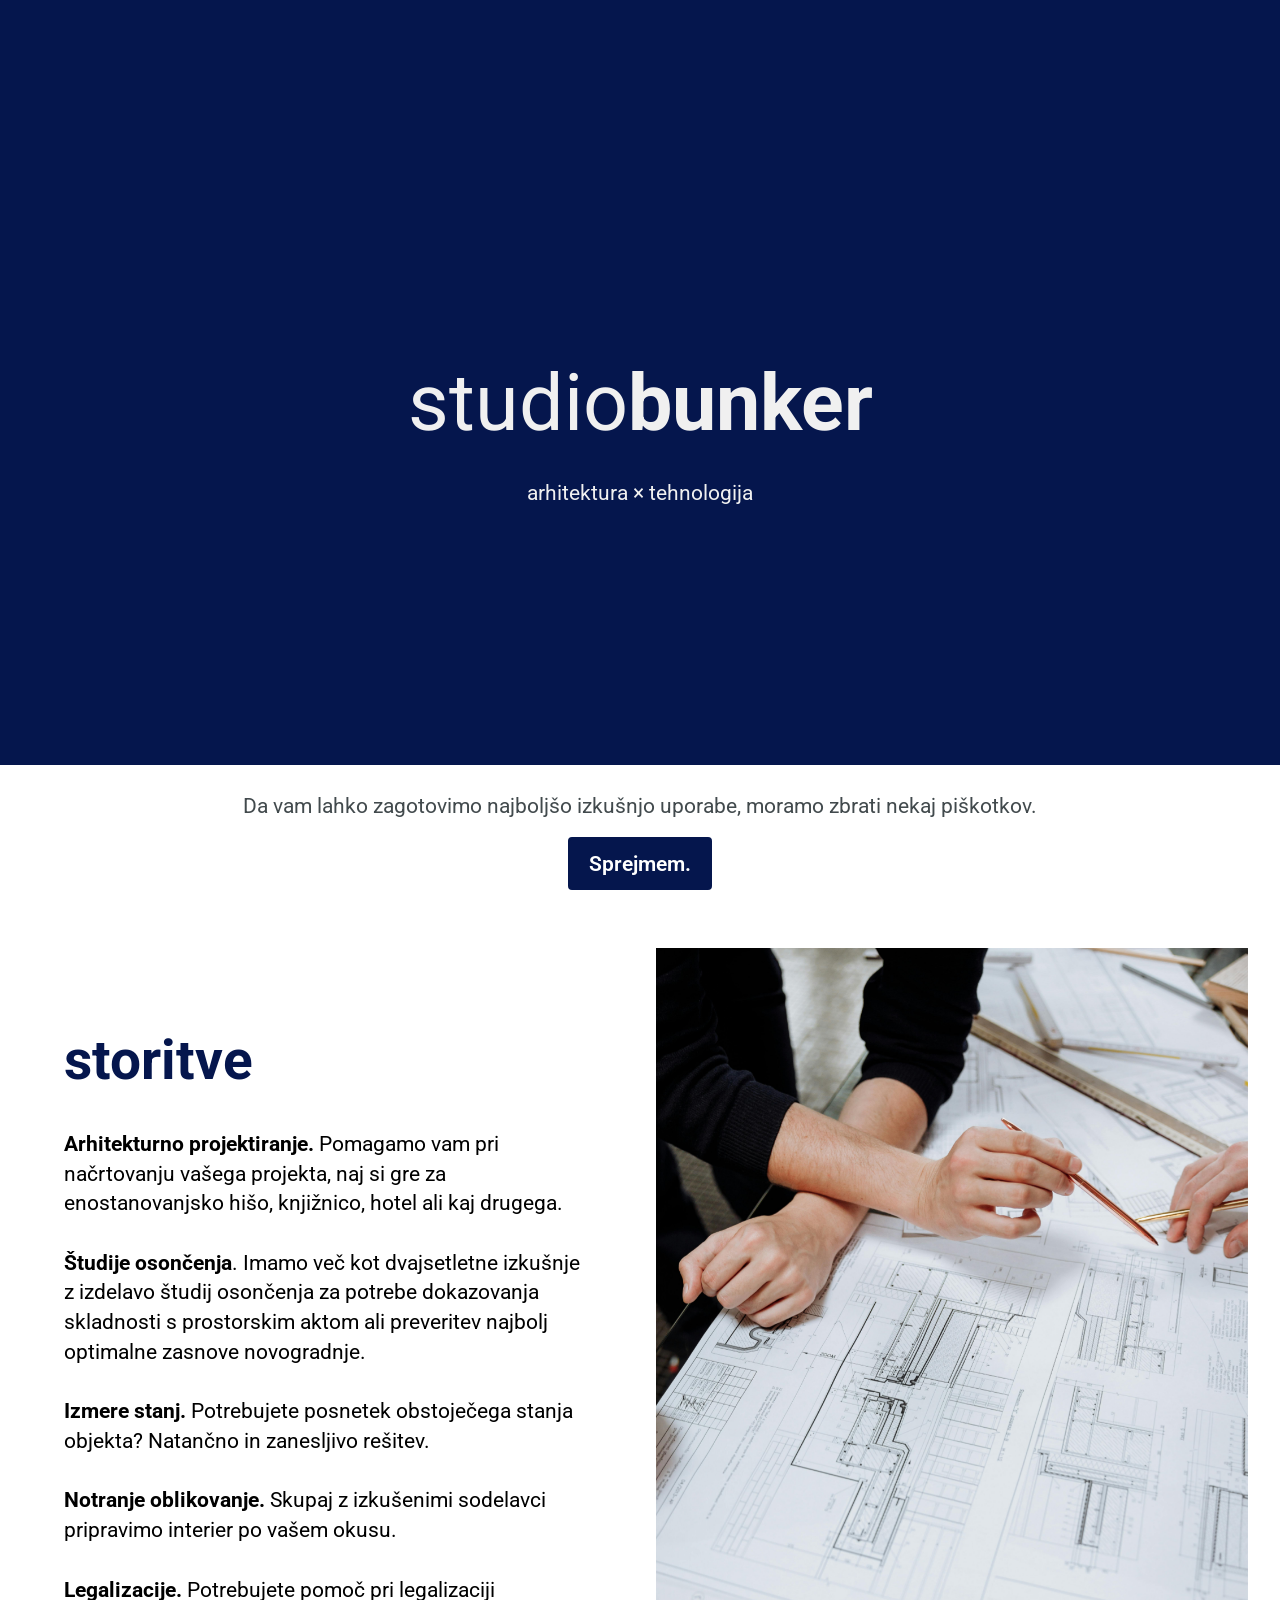
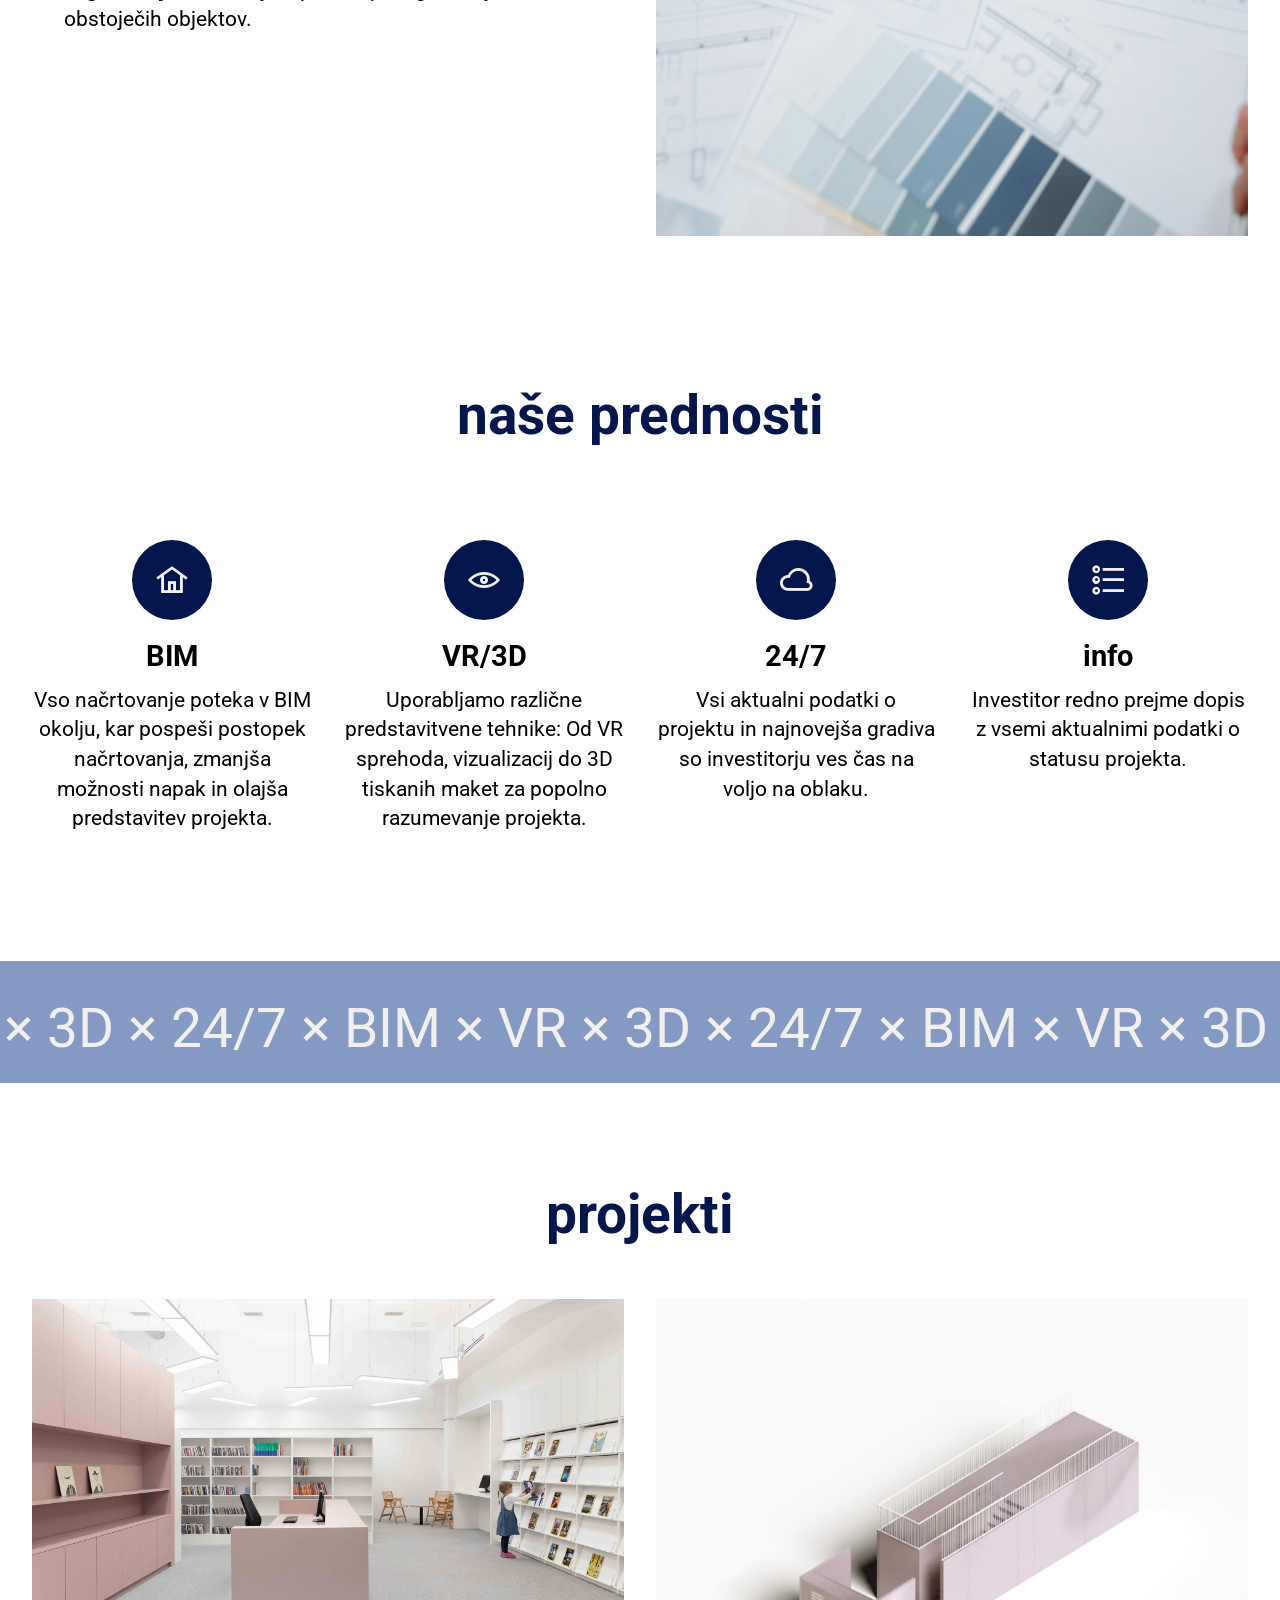
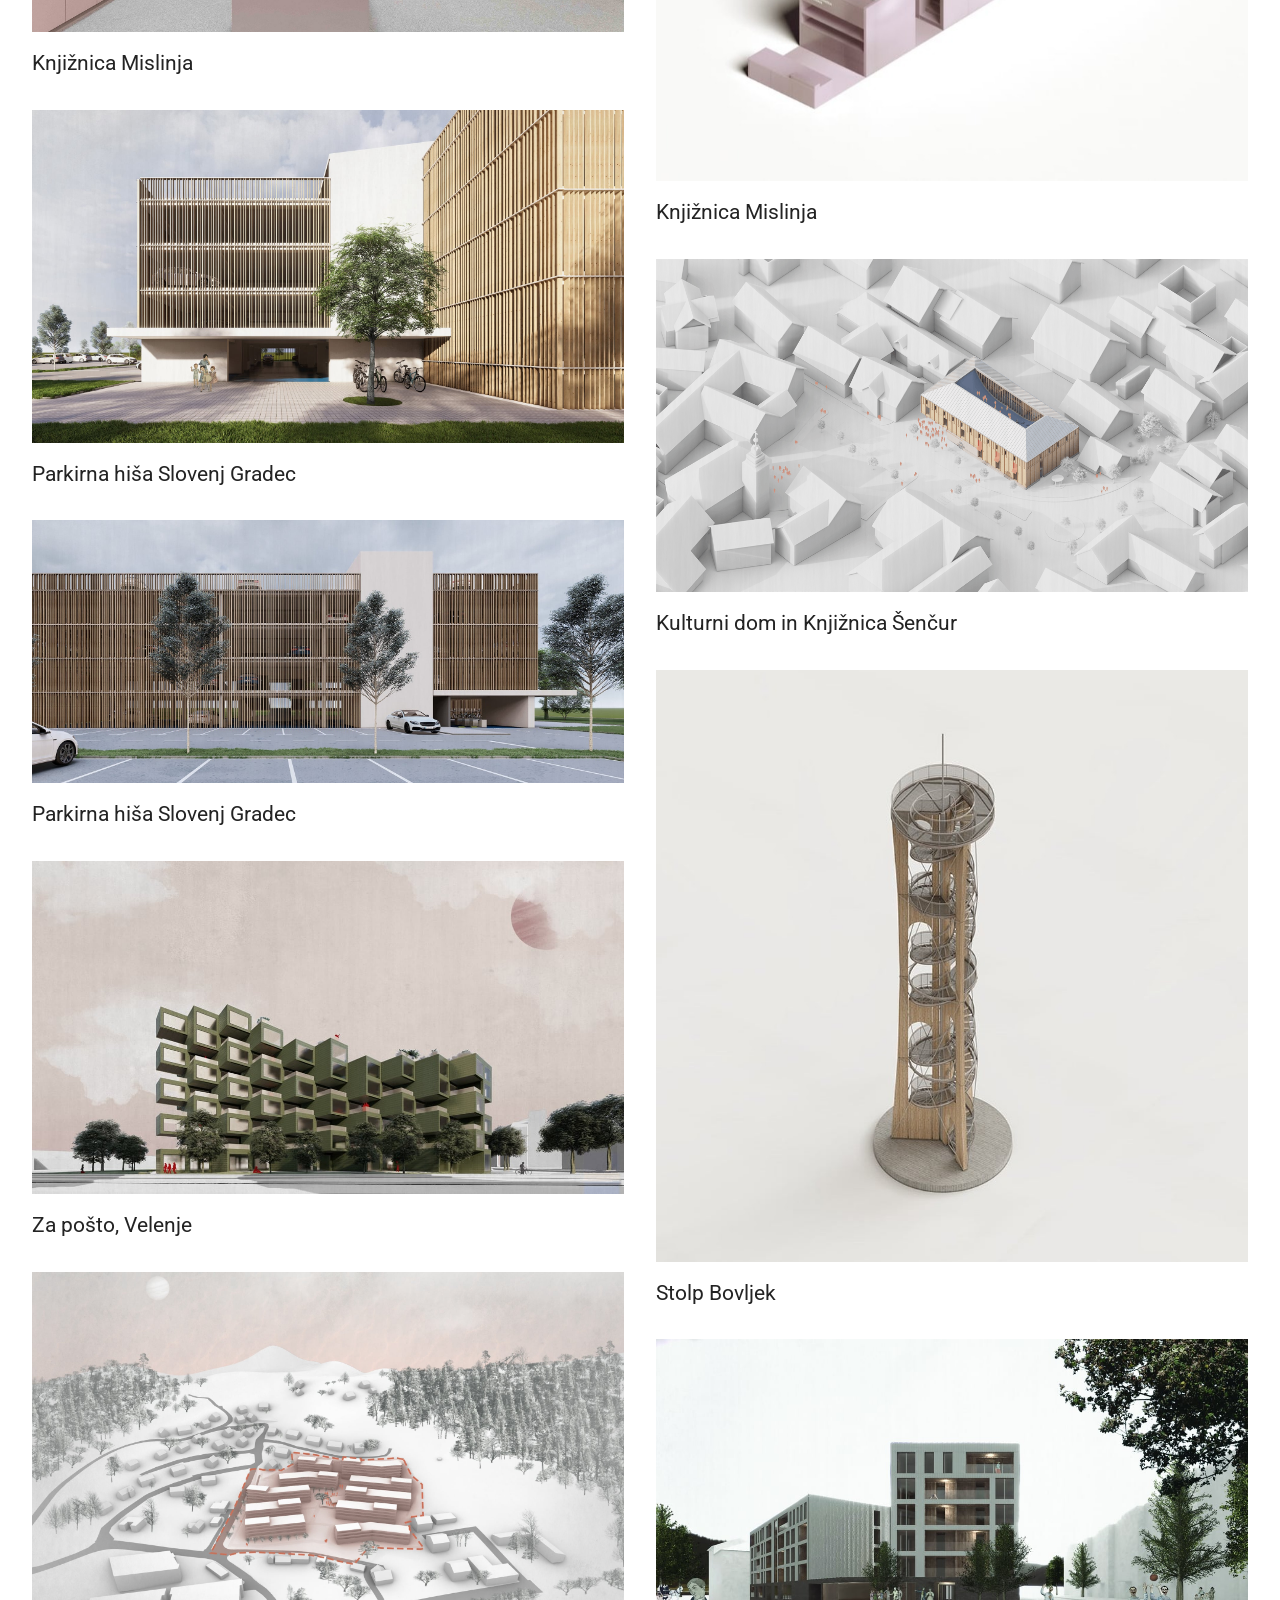
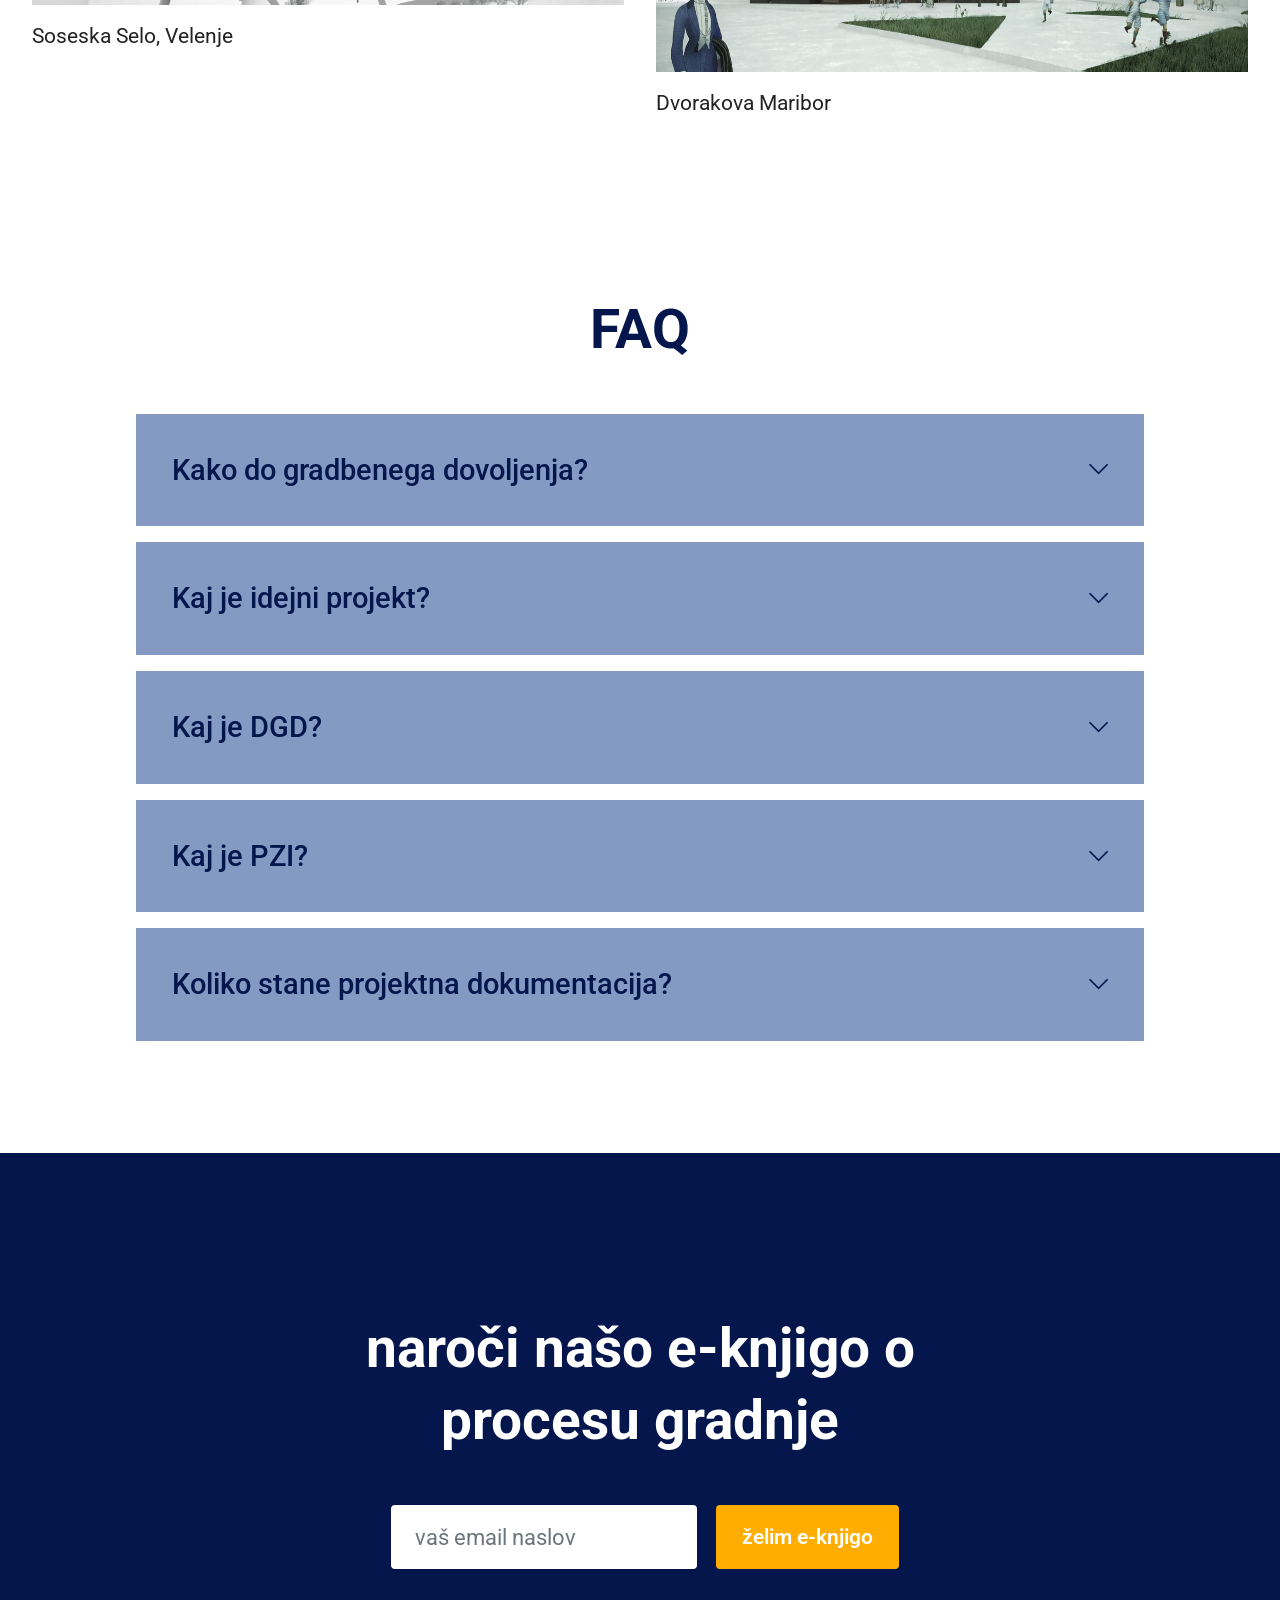
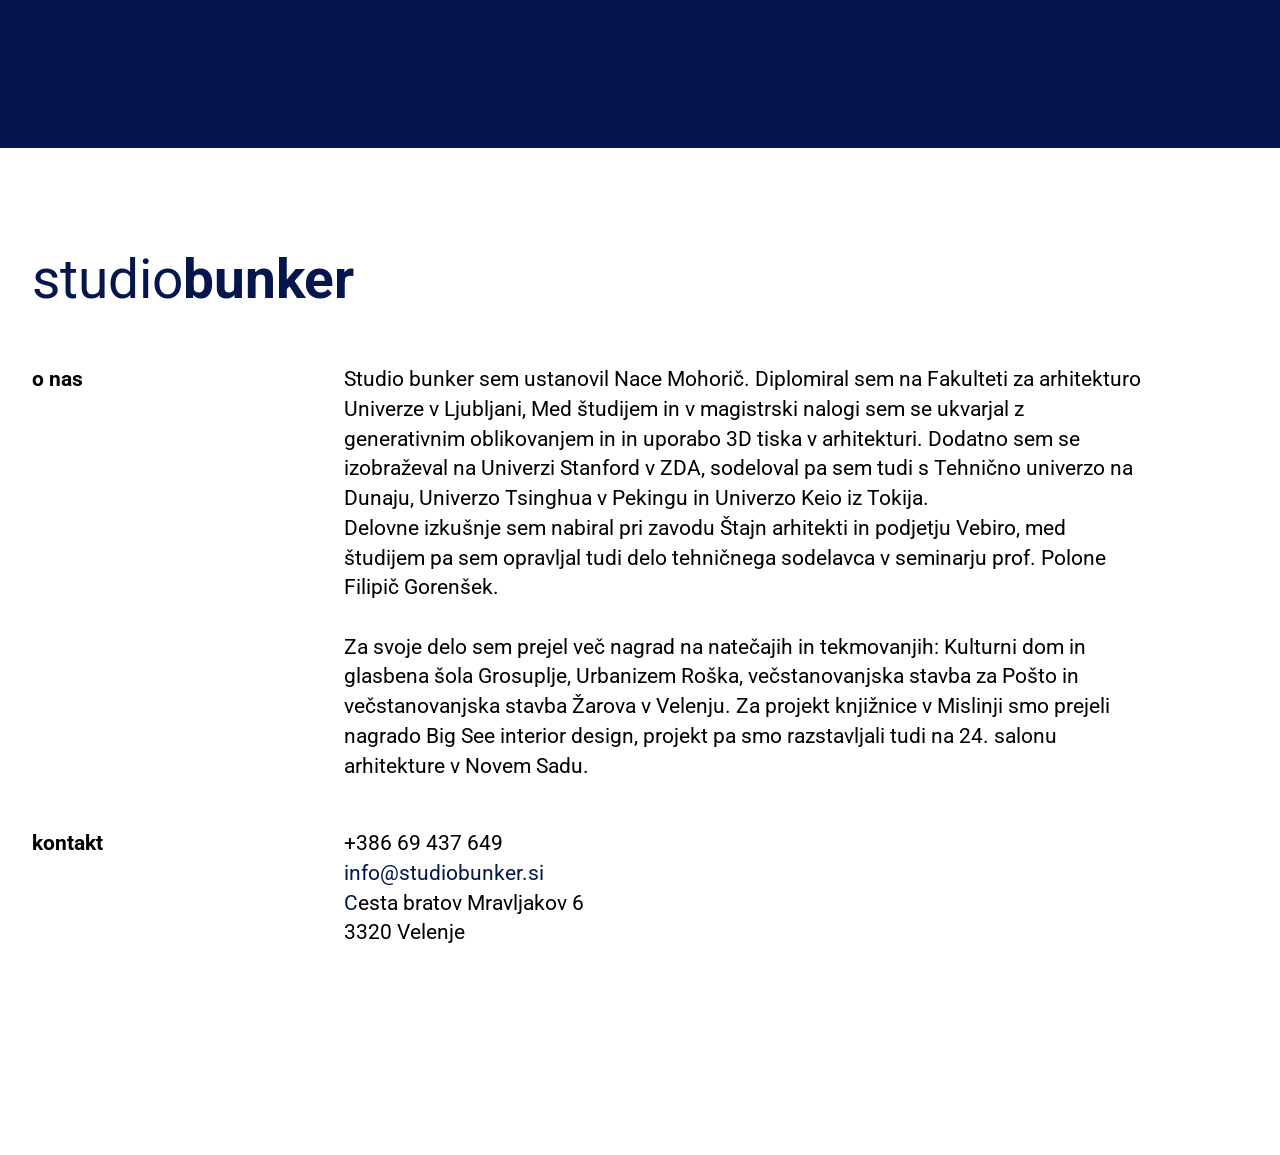
==== commit 2966430e: "Update index.html" ====
--- a/index.html
+++ b/index.html
@@ -1,6 +1,16 @@
 <!DOCTYPE html>
 <html  >
 <head>
+
+	<!-- Google tag (gtag.js) -->
+<script async src="https://www.googletagmanager.com/gtag/js?id=G-WNMNV7J3HG"></script>
+<script>
+  window.dataLayer = window.dataLayer || [];
+  function gtag(){dataLayer.push(arguments);}
+  gtag('js', new Date());
+
+  gtag('config', 'G-WNMNV7J3HG');
+</script>
   <!-- Site made with Mobirise Website Builder v6.0.5, https://mobirise.com -->
   <meta charset="UTF-8">
   <meta http-equiv="X-UA-Compatible" content="IE=edge">
@@ -485,4 +495,4 @@
    <div id="scrollToTop" class="scrollToTop mbr-arrow-up"><a style="text-align: center;"><i class="mbr-arrow-up-icon mbr-arrow-up-icon-cm cm-icon cm-icon-smallarrow-up"></i></a></div>
     <input name="animation" type="hidden">
   </body>
-</html>+</html>
